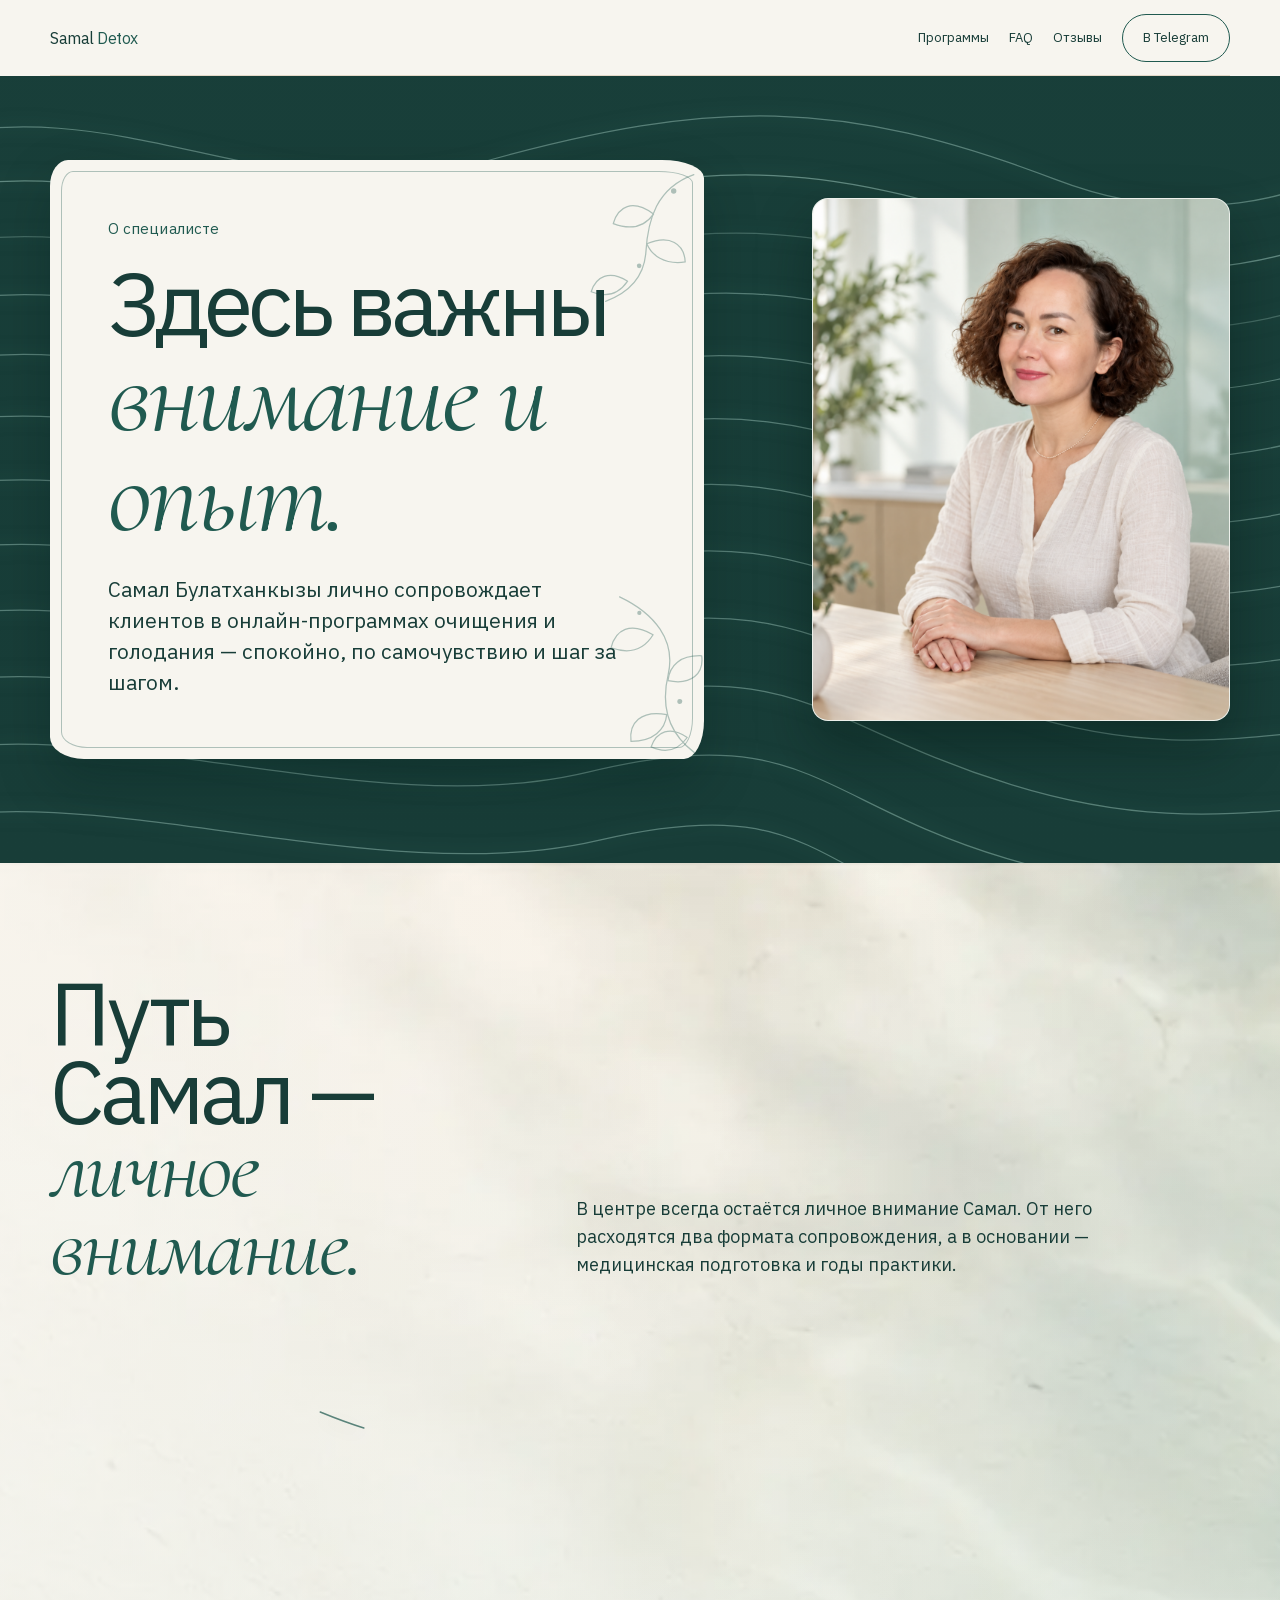
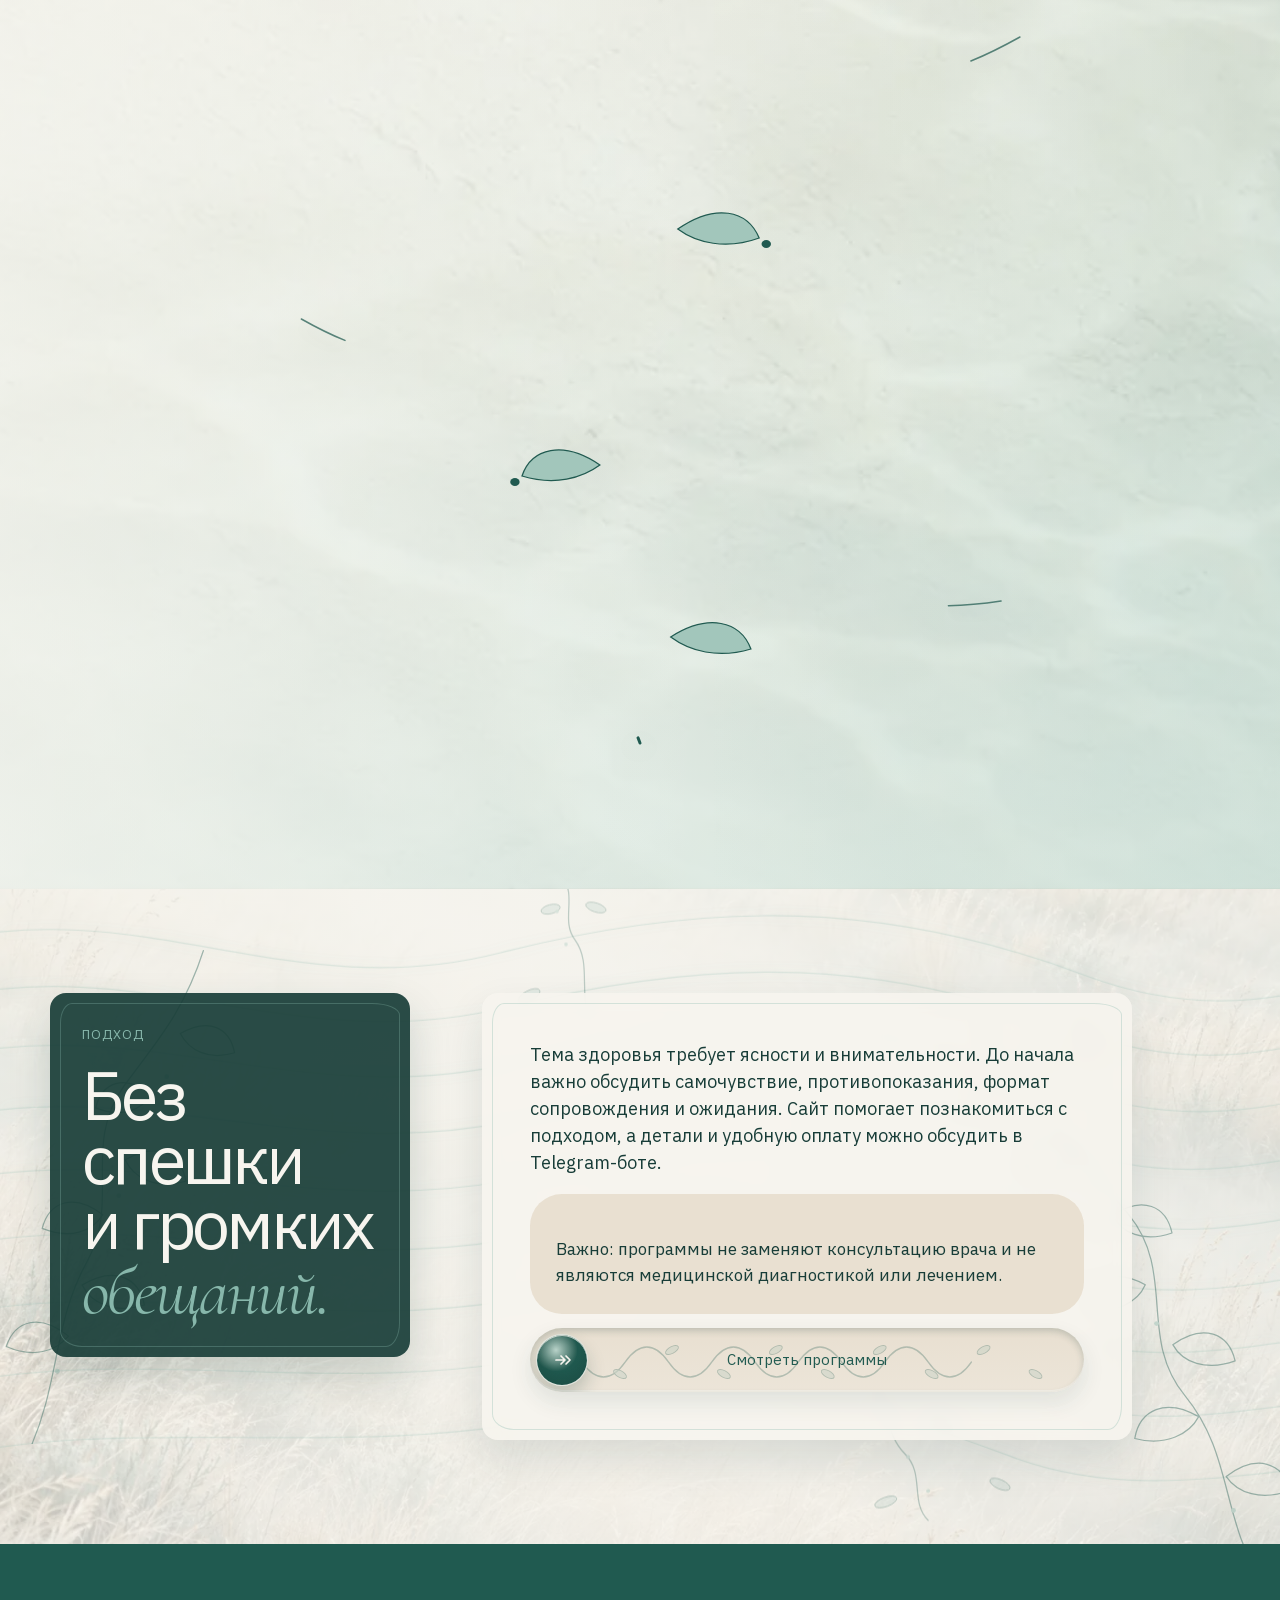
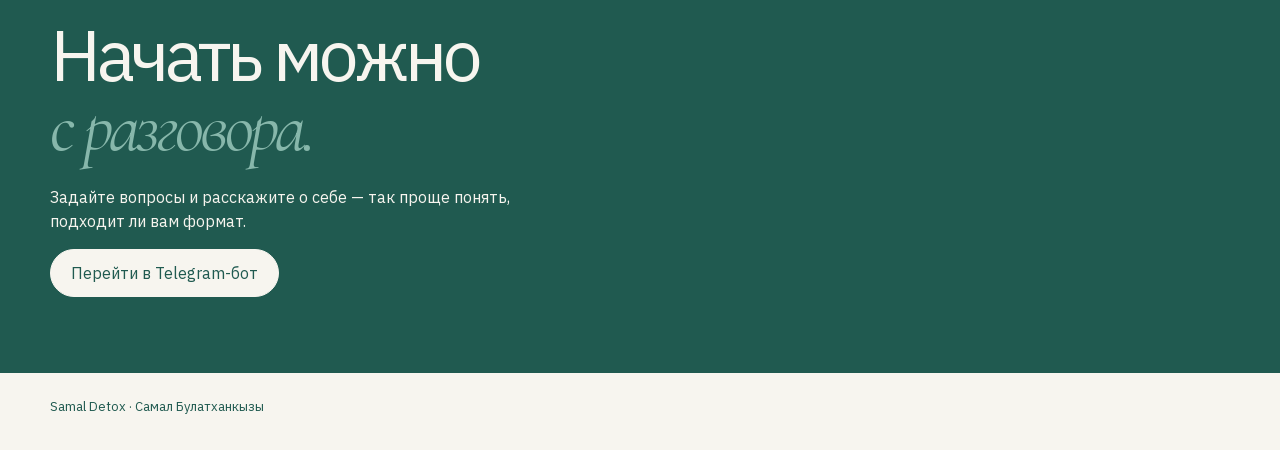
==== about.html @ ae4762b6 "Deploy samal-detox site" ====
<!doctype html>
<html lang="ru">
<head>
  <meta charset="utf-8">
  <meta name="viewport" content="width=device-width, initial-scale=1">
  <meta name="description" content="О Самал Булатханкызы — основательнице Samal Detox и личном сопровождении клиентов.">
  <title>О Самал — Samal Detox</title>
  <style>
    @font-face{font-family:Cormorant;src:url("assets/fonts/cormorant-garamond.woff2") format("woff2");font-style:italic;font-weight:400;font-display:swap}
    @font-face{font-family:Plex;src:url("assets/fonts/ibm-plex-sans.woff2") format("woff2");font-style:normal;font-weight:400 700;font-display:swap}
    :root{--primary:#205A50;--eucalyptus:#87B7AB;--mist:#DDEBE5;--cream:#F7F5EF;--sand:#E4D9C8;--ink:#183D38;--content:min(1180px,calc(100% - 40px));--card:32px;--pill:999px}
    *{box-sizing:border-box}html{scroll-behavior:smooth;scrollbar-width:none}html::-webkit-scrollbar{display:none}body{margin:0;background:var(--cream);color:var(--ink);font:16px/1.5 Plex,system-ui,sans-serif}a{color:inherit}img{display:block;max-width:100%}a:focus-visible,button:focus-visible{outline:3px solid var(--eucalyptus);outline-offset:4px}.shell{width:var(--content);margin:auto}.skip{position:absolute;top:-80px;left:16px;padding:12px 16px;background:var(--primary);color:var(--cream);z-index:3}.skip:focus{top:16px}.header{display:flex;align-items:center;justify-content:space-between;min-height:76px;border-bottom:1px solid var(--sand)}.wordmark{font-weight:700;letter-spacing:-.03em;text-decoration:none}.wordmark span{color:var(--primary)}nav{display:flex;align-items:center;gap:20px;font-size:13px}nav a{text-decoration:none}nav a:not(.button):hover{text-decoration:underline;text-underline-offset:4px}.button{display:inline-flex;align-items:center;justify-content:center;min-height:48px;padding:0 20px;border:1px solid var(--primary);border-radius:var(--pill);font:inherit;font-weight:700;text-decoration:none}.button:hover{background:var(--primary);color:var(--cream)}.button-primary{background:var(--primary);color:var(--cream)}.eyebrow{margin:0 0 18px;color:var(--primary);font-size:13px;font-weight:700;letter-spacing:.08em;text-transform:uppercase}.hero{display:grid;gap:34px;padding:64px 0 88px}.hero h1{max-width:730px;margin:0 0 24px;font-size:clamp(48px,12vw,104px);line-height:.9;letter-spacing:-.06em}.hero h1 em,.section h2 em{font-family:Cormorant,Georgia,serif;font-weight:400;color:var(--primary);letter-spacing:-.03em}.hero h1 em{font-size:1.22em}.lead{max-width:620px;margin:0;font-size:20px;line-height:1.4}.portrait{overflow:hidden;max-width:520px;margin-left:auto;border-radius:48% 48% 28px 28px;background:var(--eucalyptus);border:8px solid var(--cream);box-shadow:0 20px 40px rgba(24,61,56,.12)}.portrait img{width:100%;aspect-ratio:1122/1402;object-fit:cover;object-position:center top}.section{padding:76px 0;border-top:1px solid var(--sand)}.section-grid{display:grid;gap:32px}.section h2{margin:0;font-size:clamp(38px,8vw,68px);line-height:.95;letter-spacing:-.055em}.copy{max-width:650px;font-size:18px}.facts{display:grid;gap:12px;margin:28px 0 0;padding:0;list-style:none}.fact{padding:20px;background:var(--mist);border-radius:var(--card);border:1px solid var(--eucalyptus)}.fact strong{display:block;margin-bottom:4px;font-size:24px;color:var(--primary)}.note{padding:26px;background:var(--sand);border-radius:var(--card);font-size:17px}.note p:last-child{margin-bottom:0}.cta{padding:76px 0;background:var(--primary);color:var(--cream)}.cta h2{max-width:700px;margin:0 0 24px;font-size:clamp(40px,8vw,72px);line-height:.95;letter-spacing:-.055em}.cta h2 em{font-family:Cormorant,Georgia,serif;font-weight:400;color:var(--eucalyptus)}.cta p{max-width:480px}.cta .button{background:var(--cream);color:var(--primary);border-color:var(--cream)}footer{display:flex;justify-content:space-between;gap:20px;padding:24px 0 34px;font-size:13px}footer p{margin:0;color:var(--primary)}.back-to-top{position:fixed;right:24px;bottom:24px;z-index:9;display:grid;place-items:center;width:52px;height:52px;padding:0;border:1px solid var(--eucalyptus);border-radius:50%;background:var(--ink);color:var(--cream);box-shadow:0 12px 26px color-mix(in srgb,var(--ink) 22%,transparent);opacity:0;visibility:hidden;transform:translateY(8px);transition:opacity .2s ease,visibility .2s ease,transform .2s ease,background .18s ease;cursor:pointer}.back-to-top.is-visible{opacity:1;visibility:visible;transform:translateY(0)}.back-to-top:hover{background:var(--primary);color:var(--cream);transform:translateY(-2px)}.back-to-top svg{width:20px;height:20px;fill:none;stroke:currentColor;stroke-width:1.8;stroke-linecap:round;stroke-linejoin:round}@media(max-width:759px){.back-to-top{right:16px;bottom:16px}}@media(prefers-reduced-motion:reduce){.back-to-top{transition:none}}
    @media(min-width:760px){:root{--content:min(1180px,calc(100% - 80px))}.hero{grid-template-columns:1.05fr .95fr;align-items:center;min-height:680px}.section{padding:104px 0}.section-grid{grid-template-columns:.65fr 1.35fr;gap:72px}.section-heading{position:sticky;top:28px;align-self:start}.facts{grid-template-columns:repeat(3,1fr)}.fact{min-height:150px}}
    @media(max-width:520px){nav{gap:9px}nav a:not(.button){display:none}.header{min-height:68px}.hero{padding:48px 0 70px}.lead{font-size:18px}.portrait{margin:0 8% 0 0}footer{display:block}footer p+p{margin-top:8px}}
    @media(prefers-reduced-motion:reduce){html{scroll-behavior:auto}}
  </style>
<style>
  .facts,.fact,.note{background:color-mix(in srgb,var(--mist) 40%,transparent);border-color:color-mix(in srgb,var(--cream) 72%,transparent);box-shadow:inset 0 1px 0 color-mix(in srgb,var(--cream) 70%,transparent),0 14px 28px color-mix(in srgb,var(--ink) 10%,transparent);-webkit-backdrop-filter:blur(16px);backdrop-filter:blur(16px)}
  .fact,.note{border-radius:var(--card)}
  /* Scoped redesign: About hero only. */
  #main-content [data-od-id="about-hero"]{position:relative;isolation:isolate;grid-template-columns:minmax(0,1.08fr) minmax(290px,.72fr);align-items:center;min-height:680px;gap:clamp(32px,7vw,104px);padding:76px 0 96px;overflow:hidden}
  #main-content .about-hero-copy{position:relative;z-index:2;max-width:700px}
  #main-content .about-hero-context{margin:0 0 22px;color:var(--primary);font-size:15px;font-weight:700;letter-spacing:.01em}
  #main-content [data-od-id="about-hero"] h1{max-width:680px;margin-bottom:28px;font-size:clamp(52px,7vw,96px);line-height:.92;letter-spacing:-.055em;text-wrap:balance}
  #main-content [data-od-id="about-hero"] .lead{max-width:54ch;font-size:clamp(18px,1.7vw,21px);line-height:1.48}
  #main-content [data-od-id="about-portrait"]{position:relative;z-index:2;justify-self:end;width:min(100%,418px);margin:0;aspect-ratio:4 / 5;overflow:hidden;border-radius:16px;background:var(--mist);box-shadow:0 26px 56px rgba(24,61,56,.16)}
  #main-content [data-od-id="about-portrait"] img{width:100%;height:100%;object-fit:cover;object-position:center 42%;transform:scale(1.01)}
  #main-content .about-hero-lines{position:absolute;z-index:1;top:6%;right:-4%;width:min(68vw,860px);height:92%;color:var(--eucalyptus);opacity:.64;pointer-events:none}
  #main-content .about-hero-lines path{fill:none;stroke:currentColor;stroke-width:1.4;vector-effect:non-scaling-stroke}
  #main-content .about-hero-lines path:nth-child(2){opacity:.58}
  #main-content .about-hero-lines path:nth-child(3){opacity:.34}
  @media(max-width:759px){
    #main-content [data-od-id="about-hero"]{display:grid;grid-template-columns:1fr;min-height:0;gap:34px;padding:52px 0 72px}
    #main-content [data-od-id="about-hero"] h1{font-size:clamp(48px,13vw,68px);margin-bottom:22px}
    #main-content [data-od-id="about-portrait"]{justify-self:start;width:min(86%,410px);aspect-ratio:4 / 5}
    #main-content .about-hero-lines{top:39%;right:-42%;width:138vw;height:55%;opacity:.48}
  }
  /* Atmospheric pass: hero, experience and approach only. */
  #main-content [data-od-id="about-hero"]{background:var(--ink);box-shadow:0 0 0 100vmax var(--ink);clip-path:inset(0 -100vmax);padding-top:84px;padding-bottom:104px}
  #main-content .about-hero-copy{max-width:660px;padding:clamp(30px,4.2vw,60px);border-radius:30px 64px 34px 56px / 42px 34px 58px 28px;background:var(--cream);box-shadow:0 24px 52px rgba(4,28,24,.28)}
  #main-content .about-hero-context{color:var(--primary)}
  #main-content [data-od-id="about-hero"] h1{color:var(--ink)}
  #main-content [data-od-id="about-hero"] h1 em{color:var(--primary)}
  #main-content [data-od-id="about-hero"] .lead{color:var(--ink)}
  #main-content [data-od-id="about-portrait"]{box-shadow:0 26px 54px rgba(1,20,17,.38);border:1px solid color-mix(in srgb,var(--cream) 64%,transparent)}
  #main-content .about-hero-lines{color:var(--eucalyptus);opacity:.8;filter:drop-shadow(0 0 8px color-mix(in srgb,var(--eucalyptus) 72%,transparent))}
  #main-content .about-hero-lines path{stroke-width:1.6}
  #main-content [data-od-id="experience-section"],#main-content [data-od-id="approach-section"]{position:relative;isolation:isolate;border-top:0;background-color:var(--mist);background-position:center;background-size:cover}
  #main-content [data-od-id="experience-section"]{background-image:linear-gradient(90deg,color-mix(in srgb,var(--cream) 94%,transparent) 0%,color-mix(in srgb,var(--cream) 78%,transparent) 44%,color-mix(in srgb,var(--cream) 46%,transparent) 100%),url("assets/backgrounds/quiet-water-trust-v1.webp")}
  #main-content [data-od-id="approach-section"]{background-image:linear-gradient(90deg,color-mix(in srgb,var(--cream) 72%,transparent) 0%,color-mix(in srgb,var(--cream) 90%,transparent) 42%,color-mix(in srgb,var(--cream) 70%,transparent) 100%),url("assets/backgrounds/quiet-water-steppe-mist-v1.webp")}
  #main-content [data-od-id="experience-section"] .section-grid,#main-content [data-od-id="approach-section"] .section-grid{align-items:start}
  #main-content [data-od-id="experience-section"] .section-heading,#main-content [data-od-id="approach-section"] .section-heading{padding:30px 0}
  #main-content [data-od-id="experience-section"] .copy,#main-content [data-od-id="approach-section"] .copy{padding:clamp(28px,4vw,48px);border-radius:16px;background:color-mix(in srgb,var(--cream) 84%,transparent);box-shadow:0 20px 42px rgba(24,61,56,.12);-webkit-backdrop-filter:blur(8px);backdrop-filter:blur(8px)}
  #main-content [data-od-id="experience-section"] .copy>p:first-child,#main-content [data-od-id="approach-section"] .copy>p:first-child{margin-top:0}
  #main-content [data-od-id="experience-section"] .fact{background:color-mix(in srgb,var(--cream) 82%,transparent);border-color:color-mix(in srgb,var(--eucalyptus) 56%,transparent);box-shadow:none}
  #main-content [data-od-id="approach-section"] .section-heading{padding:32px;border-radius:16px;background:var(--ink);color:var(--cream);box-shadow:0 20px 42px rgba(24,61,56,.18)}
  #main-content [data-od-id="approach-section"] .section-heading .eyebrow{color:var(--eucalyptus)}
  #main-content [data-od-id="approach-section"] .section-heading h2 em{color:var(--eucalyptus)}
  #main-content [data-od-id="approach-section"] .note{background:color-mix(in srgb,var(--sand) 76%,var(--cream));border-color:transparent;box-shadow:none}
  #main-content [data-od-id="approach-section"] .programs-slider{display:block;position:relative;margin-top:14px;text-decoration:none;-webkit-tap-highlight-color:transparent}
  #main-content [data-od-id="approach-section"] .programs-slider-groove{position:relative;display:block;height:64px;overflow:hidden;border-radius:var(--pill);background:linear-gradient(180deg,color-mix(in srgb,var(--sand) 78%,var(--cream)),color-mix(in srgb,var(--sand) 58%,var(--cream)));box-shadow:inset 0 3px 7px color-mix(in srgb,var(--ink) 20%,transparent),inset 0 -2px 0 color-mix(in srgb,var(--cream) 65%,transparent),0 10px 22px color-mix(in srgb,var(--ink) 10%,transparent)}
  #main-content [data-od-id="approach-section"] .programs-slider-vines{position:absolute;inset:0;width:100%;height:100%;color:var(--primary);opacity:.28;fill:none;stroke:currentColor;stroke-width:1.4;stroke-linecap:round;pointer-events:none}
  #main-content [data-od-id="approach-section"] .programs-slider-vines ellipse{fill:color-mix(in srgb,var(--eucalyptus) 60%,transparent);stroke:currentColor;stroke-width:1}
  #main-content [data-od-id="approach-section"] .programs-slider-fill{position:absolute;inset:0;width:0;mix-blend-mode:screen;background:linear-gradient(90deg,color-mix(in srgb,var(--eucalyptus) 55%,transparent),color-mix(in srgb,var(--cream) 80%,transparent));pointer-events:none;will-change:width}
  #main-content [data-od-id="approach-section"] .programs-slider-label{position:absolute;inset:0;display:flex;align-items:center;justify-content:center;font-weight:700;font-size:15px;color:var(--primary);pointer-events:none;will-change:opacity}
  #main-content [data-od-id="approach-section"] .programs-slider-thumb{position:absolute;top:6px;left:6px;z-index:2;display:grid;place-items:center;width:52px;height:52px;border-radius:50%;border:1px solid color-mix(in srgb,var(--cream) 88%,transparent);background:radial-gradient(circle at 38% 30%,color-mix(in srgb,var(--eucalyptus) 56%,var(--cream)),var(--primary) 46%,color-mix(in srgb,var(--primary) 82%,var(--ink)));color:var(--cream);box-shadow:inset 0 1px 0 color-mix(in srgb,var(--cream) 72%,transparent),inset 0 -8px 14px color-mix(in srgb,var(--ink) 26%,transparent),0 10px 18px color-mix(in srgb,var(--ink) 22%,transparent);touch-action:none;cursor:grab;will-change:transform;transition:transform 240ms cubic-bezier(.23,1,.32,1)}
  #main-content [data-od-id="approach-section"] .programs-slider-thumb svg{width:20px;height:20px;fill:none;stroke:currentColor;stroke-width:1.7;stroke-linecap:round;stroke-linejoin:round}
  #main-content [data-od-id="approach-section"] .programs-slider.is-dragging .programs-slider-thumb{cursor:grabbing;transition:none}
  #main-content [data-od-id="approach-section"] .programs-slider:not(.is-dragging):not(.is-complete) .programs-slider-thumb{animation:programs-slider-nudge 2.8s ease-in-out infinite}
  #main-content [data-od-id="approach-section"] .programs-slider:not(.is-dragging):not(.is-complete) .programs-slider-label{animation:programs-slider-shimmer 2.8s ease-in-out infinite}
  @keyframes programs-slider-nudge{0%,18%,100%{transform:translateX(0)}9%{transform:translateX(10px)}}
  @keyframes programs-slider-shimmer{0%,20%,100%{opacity:1}10%{opacity:.62}}
  @keyframes telegram-golden-pulse{0%,100%{box-shadow:0 0 0 0 color-mix(in srgb,var(--sand) 0%,transparent),0 8px 22px color-mix(in srgb,var(--sand) 18%,transparent)}50%{box-shadow:0 0 0 7px color-mix(in srgb,var(--sand) 18%,transparent),0 10px 30px color-mix(in srgb,var(--sand) 42%,transparent)}}
  #main-content [data-od-id="about-telegram"]{position:relative;z-index:1;animation:telegram-golden-pulse 3.2s ease-in-out infinite}
  @media(prefers-reduced-motion:reduce){#main-content [data-od-id="about-telegram"]{animation:none}}
  @media(max-width:759px){
    #main-content [data-od-id="about-hero"]{padding-top:54px;padding-bottom:72px}
    #main-content .about-hero-copy{padding:30px 26px;border-radius:26px 42px 28px 38px / 34px 24px 42px 22px}
    #main-content [data-od-id="experience-section"],#main-content [data-od-id="approach-section"]{background-position:center}
    #main-content [data-od-id="experience-section"] .section-heading,#main-content [data-od-id="approach-section"] .section-heading{padding:0 0 24px}
    #main-content [data-od-id="approach-section"] .section-heading{padding:28px}
    #main-content [data-od-id="experience-section"] .copy,#main-content [data-od-id="approach-section"] .copy{padding:26px 22px}
  }
  /* Hero details and calm decorative motion. */
  #main-content .about-hero-copy{overflow:hidden}
  #main-content .about-hero-copy::before{content:"";position:absolute;inset:12px;z-index:-1;border:1px solid color-mix(in srgb,var(--primary) 28%,transparent);border-radius:22px 50px 26px 42px / 34px 26px 46px 20px;pointer-events:none}
  #main-content .about-hero-botanical{position:absolute;right:-8px;bottom:-13px;z-index:-1;width:210px;height:210px;color:var(--eucalyptus);opacity:.62;pointer-events:none}
  #main-content .about-hero-botanical path{fill:none;stroke:currentColor;stroke-width:1.25;stroke-linecap:round;stroke-linejoin:round}
  @keyframes about-line-breathe{0%,100%{opacity:.3}50%{opacity:1}}
  #main-content .about-hero-lines{--hero-line-ease:cubic-bezier(.77,0,.175,1);color:color-mix(in srgb,var(--eucalyptus) 78%,var(--cream));opacity:.94;filter:drop-shadow(0 0 12px color-mix(in srgb,var(--eucalyptus) 82%,transparent))}
  #main-content .about-hero-lines path{stroke-width:1.8;opacity:.7;animation:about-line-breathe 6.5s var(--hero-line-ease) infinite}
  #main-content .about-hero-lines path:nth-child(2){animation-delay:-1.1s}
  #main-content .about-hero-lines path:nth-child(3){animation-delay:-2.2s}
  #main-content .about-hero-lines path:nth-child(4){animation-delay:-3.3s}
  #main-content .about-hero-lines path:nth-child(5){animation-delay:-4.4s}
  #main-content .about-hero-lines path:nth-child(6){animation-delay:-5.5s}
  #main-content [data-od-id="experience-section"] .section-heading,#main-content [data-od-id="approach-section"] .section-heading{position:static;top:auto;align-self:start}
  @media(prefers-reduced-motion:reduce){#main-content .about-hero-lines path{animation:none;opacity:.7}}
  @media(max-width:759px){#main-content .about-hero-botanical{width:158px;height:158px;right:-24px;bottom:-12px;opacity:.48}}
</style>
<style>
  /* About hero: a full-field family of clean, parallel water contours. */
  html,body{overflow-x:clip}
  #main-content [data-od-id="about-hero"]{overflow:visible}
  #main-content [data-od-id="about-hero"]::after{content:"";position:absolute;z-index:0;inset:0;left:50%;width:100vw;transform:translateX(-50%);background:linear-gradient(180deg,color-mix(in srgb,var(--ink) 95%,var(--primary)),var(--ink));pointer-events:none}
  #main-content [data-od-id="about-hero"]>*{position:relative;z-index:2}
  #main-content .about-hero-lines{position:absolute;z-index:1;inset:0 auto 0 50%;width:100vw;height:100%;transform:translateX(-50%);color:color-mix(in srgb,var(--eucalyptus) 88%,var(--cream));opacity:1;filter:drop-shadow(0 0 9px color-mix(in srgb,var(--eucalyptus) 62%,transparent));overflow:visible}
  #main-content .about-hero-lines path{fill:none;stroke:currentColor;stroke-width:1.25;stroke-linecap:round;vector-effect:non-scaling-stroke;opacity:.5;animation:about-wave-glow 7.2s cubic-bezier(.77,0,.175,1) infinite alternate}
  #main-content .about-hero-lines path:nth-child(2n){animation-delay:-1.2s}
  #main-content .about-hero-lines path:nth-child(3n){animation-delay:-2.4s}
  #main-content .about-hero-lines path:nth-child(4n){animation-delay:-3.6s}
  #main-content .about-hero-lines path:nth-child(5n){animation-delay:-4.8s}
  #main-content .about-hero-lines path:nth-child(6n){animation-delay:-6s}
  @keyframes about-wave-glow{0%,100%{opacity:.22}48%{opacity:.82}72%{opacity:.46}}

  #main-content .about-hero-copy{isolation:isolate;padding:clamp(34px,4.5vw,60px) clamp(46px,5vw,76px) clamp(38px,4.8vw,64px) clamp(34px,4.5vw,60px);overflow:hidden;border-radius:18px 42px 20px 34px / 26px 18px 38px 22px}
  #main-content .about-hero-copy::before{inset:11px;border-color:color-mix(in srgb,var(--primary) 34%,transparent);border-radius:12px 34px 14px 26px / 20px 12px 30px 16px}
  #main-content .about-hero-copy>p,#main-content .about-hero-copy>h1{position:relative;z-index:2}
  #main-content .hero-vine{position:absolute;z-index:1;color:var(--primary);opacity:.34;pointer-events:none}
  #main-content .hero-vine path,#main-content .hero-vine ellipse{fill:none;stroke:currentColor;stroke-width:1.3;stroke-linecap:round;stroke-linejoin:round}
  #main-content .hero-vine circle{fill:currentColor;stroke:none}
  #main-content .hero-vine--top{top:7px;right:8px;width:154px;height:142px}
  #main-content .hero-vine--bottom{right:-2px;bottom:-2px;width:184px;height:174px;transform:rotate(2deg)}
  #main-content .about-hero-botanical{display:none}

  /* The formats section is one scroll-drawn organism, not a card grid. */
  #main-content .formats-tree-section{position:relative;isolation:isolate;overflow:hidden;padding:112px 0 128px;background-color:var(--mist);background-image:linear-gradient(180deg,color-mix(in srgb,var(--cream) 22%,transparent),color-mix(in srgb,var(--mist) 88%,transparent)),url("assets/backgrounds/quiet-water-light-v1.webp");background-size:cover;background-position:center}
  #main-content .formats-tree-section::before{content:"";position:absolute;inset:0;background:linear-gradient(90deg,color-mix(in srgb,var(--cream) 58%,transparent),transparent 55%,color-mix(in srgb,var(--eucalyptus) 14%,transparent));pointer-events:none}
  #main-content .formats-intro{position:relative;z-index:2;display:grid;grid-template-columns:minmax(0,.8fr) minmax(320px,1.2fr);align-items:end;gap:clamp(32px,7vw,96px);margin-bottom:36px}
  #main-content .formats-intro h2{max-width:570px;font-size:clamp(56px,7vw,88px);line-height:.88;letter-spacing:-.04em;text-wrap:balance}
  #main-content .formats-intro h2 em{display:block;color:var(--primary)}
  #main-content .formats-intro p{max-width:56ch;margin:0 0 6px;font-size:18px;line-height:1.55}
  #main-content .format-tree{position:relative;z-index:2;min-height:1040px;margin-top:10px}
  #main-content .tree-map{position:absolute;inset:0;width:100%;height:100%;overflow:visible;color:var(--primary)}
  #main-content .tree-map--mobile{display:none}
  #main-content .tree-map .tree-line{fill:none;stroke:currentColor;stroke-width:3;stroke-linecap:round;stroke-linejoin:round;vector-effect:non-scaling-stroke;path-length:1;stroke-dasharray:1;stroke-dashoffset:calc(1 - var(--grow,1));filter:drop-shadow(0 6px 10px color-mix(in srgb,var(--primary) 20%,transparent))}
  #main-content .tree-map .tree-line--fine{stroke-width:1.5;opacity:.72}
  #main-content .tree-leaf{color:var(--primary);opacity:var(--leaf-reveal,1);transform-box:fill-box;transform-origin:bottom center;animation:tree-leaf-sway 6.2s cubic-bezier(.77,0,.175,1) infinite alternate}
  #main-content .tree-leaf:nth-of-type(2n){animation-delay:-2.1s;animation-duration:7.4s}
  #main-content .tree-leaf path{fill:color-mix(in srgb,var(--eucalyptus) 76%,var(--cream));stroke:currentColor;stroke-width:1.25;vector-effect:non-scaling-stroke}
  #main-content .tree-leaf circle{fill:var(--primary)}
  @keyframes tree-leaf-sway{0%{transform:rotate(-2deg)}100%{transform:rotate(3deg)}}
  #main-content .tree-node{position:absolute;width:min(41%,430px);padding:28px 30px;border:1px solid color-mix(in srgb,var(--primary) 25%,transparent);border-radius:16px 34px 20px 30px / 26px 16px 32px 20px;background:color-mix(in srgb,var(--cream) 94%,transparent);box-shadow:0 20px 44px color-mix(in srgb,var(--ink) 16%,transparent);opacity:var(--reveal,1);transform:translate3d(0,calc((1 - var(--reveal,1))*26px),0);will-change:transform,opacity}
  #main-content .tree-node::after{content:"";position:absolute;inset:8px;pointer-events:none;border:1px solid color-mix(in srgb,var(--eucalyptus) 34%,transparent);border-radius:10px 26px 12px 22px / 18px 10px 24px 14px;opacity:.7}
  #main-content .tree-node>*{position:relative;z-index:1}
  #main-content .tree-node h3{margin:0 0 12px;font-size:clamp(28px,3.2vw,42px);line-height:1;letter-spacing:-.035em}
  #main-content .tree-node p{max-width:38ch;margin:0;font-size:16px;line-height:1.55}
  #main-content .tree-node--identity{top:8%;left:2%;width:min(43%,470px);border-color:color-mix(in srgb,var(--eucalyptus) 54%,transparent);border-radius:22px 38px 18px 34px / 30px 18px 36px 20px;background:var(--ink);color:var(--cream);box-shadow:0 24px 54px color-mix(in srgb,var(--ink) 28%,transparent)}
  #main-content .tree-node--identity h3{color:var(--cream)}
  #main-content .tree-node--identity::after{border-color:color-mix(in srgb,var(--eucalyptus) 54%,transparent)}
  #main-content .tree-node--individual{top:36%;right:2%;border-radius:30px 16px 34px 20px / 18px 28px 18px 30px}
  #main-content .tree-node--group{top:64%;left:5%;width:min(37%,390px);border-radius:18px 32px 16px 30px / 28px 16px 28px 18px;background:color-mix(in srgb,var(--sand) 90%,var(--cream))}
  #main-content .tree-node--group{padding-right:94px}
  #main-content .group-details-trigger{position:absolute;right:18px;bottom:18px;z-index:2;isolation:isolate;width:64px;height:64px;padding:0;display:grid;place-items:center;border:1px solid color-mix(in srgb,var(--cream) 88%,transparent);border-radius:50%;background:radial-gradient(circle at 38% 30%,color-mix(in srgb,var(--eucalyptus) 56%,var(--cream)),var(--primary) 46%,color-mix(in srgb,var(--primary) 82%,var(--ink)));color:var(--cream);cursor:pointer;box-shadow:inset 0 1px 0 color-mix(in srgb,var(--cream) 72%,transparent),inset 0 -10px 18px color-mix(in srgb,var(--ink) 28%,transparent),0 0 0 4px color-mix(in srgb,var(--eucalyptus) 18%,transparent),0 0 18px color-mix(in srgb,var(--eucalyptus) 58%,transparent),0 14px 24px color-mix(in srgb,var(--ink) 25%,transparent);animation:group-trigger-glow 3.2s cubic-bezier(.77,0,.175,1) infinite alternate;transition:transform 160ms cubic-bezier(.23,1,.32,1)}
  #main-content .group-trigger-face{position:relative;display:grid;width:100%;height:100%;place-items:center;overflow:hidden;border-radius:50%}
  #main-content .group-trigger-face::before{content:"";position:absolute;inset:5px;border:1px solid color-mix(in srgb,var(--cream) 48%,transparent);border-radius:50%;box-shadow:inset 0 0 14px color-mix(in srgb,var(--cream) 18%,transparent);pointer-events:none}
  #main-content .group-details-trigger svg{position:relative;z-index:1;width:38px;height:38px;overflow:visible;filter:drop-shadow(0 0 6px color-mix(in srgb,var(--cream) 84%,transparent))}
  #main-content .group-details-trigger path{fill:none;stroke:currentColor;stroke-width:1.3;stroke-linecap:round;stroke-linejoin:round}
  #main-content .group-details-trigger circle{fill:var(--eucalyptus)}
  #main-content .group-details-trigger:active{transform:scale(.95)}
  #main-content .group-details-trigger:focus-visible{outline:3px solid var(--primary);outline-offset:5px}
  @media(hover:hover) and (pointer:fine){#main-content .group-details-trigger:hover{transform:scale(1.1);animation-play-state:paused;box-shadow:inset 0 1px 0 color-mix(in srgb,var(--cream) 82%,transparent),inset 0 -10px 18px color-mix(in srgb,var(--ink) 24%,transparent),0 0 0 6px color-mix(in srgb,var(--eucalyptus) 34%,transparent),0 0 30px color-mix(in srgb,var(--eucalyptus) 88%,transparent),0 18px 30px color-mix(in srgb,var(--ink) 24%,transparent)}}
  @keyframes group-trigger-glow{0%,100%{box-shadow:inset 0 1px 0 color-mix(in srgb,var(--cream) 72%,transparent),inset 0 -10px 18px color-mix(in srgb,var(--ink) 28%,transparent),0 0 0 4px color-mix(in srgb,var(--eucalyptus) 18%,transparent),0 0 18px color-mix(in srgb,var(--eucalyptus) 58%,transparent),0 14px 24px color-mix(in srgb,var(--ink) 25%,transparent)}50%{box-shadow:inset 0 1px 0 color-mix(in srgb,var(--cream) 72%,transparent),inset 0 -10px 18px color-mix(in srgb,var(--ink) 28%,transparent),0 0 0 8px color-mix(in srgb,var(--eucalyptus) 34%,transparent),0 0 34px color-mix(in srgb,var(--eucalyptus) 88%,transparent),0 14px 28px color-mix(in srgb,var(--ink) 24%,transparent)}}
  .group-whirl{position:fixed;z-index:5;inset:0;display:grid;place-items:center;overflow:hidden;opacity:0;visibility:hidden;pointer-events:none;color:var(--eucalyptus)}
  .group-whirl-haze{position:absolute;inset:-12%;background:radial-gradient(circle at 50% 50%,color-mix(in srgb,var(--primary) 76%,transparent) 0 14%,color-mix(in srgb,var(--ink) 88%,transparent) 48%,color-mix(in srgb,var(--ink) 96%,transparent) 74%);opacity:0}
  .group-whirl-stage{position:absolute;left:50%;top:50%;width:min(134vmax,1480px);aspect-ratio:1;transform:translate(-50%,-50%) scale(.28) rotate(-34deg);transform-origin:center;filter:drop-shadow(0 0 14px color-mix(in srgb,var(--eucalyptus) 88%,transparent)) drop-shadow(0 0 34px color-mix(in srgb,var(--primary) 72%,transparent));will-change:transform,opacity}
  .group-whirl-stage svg{display:block;width:100%;height:100%;overflow:visible;clip-path:circle(0 at 50% 50%)}
  .group-whirl-vine{fill:none;stroke:currentColor;stroke-width:15;stroke-linecap:round;stroke-linejoin:round;vector-effect:non-scaling-stroke;opacity:.96}
  .group-whirl-vine--inner{color:var(--cream);stroke-width:7;opacity:.9}
  .group-whirl-vine--fine{color:var(--eucalyptus);stroke-width:5;opacity:.82}
  .group-whirl-leaf{fill:color-mix(in srgb,var(--eucalyptus) 76%,var(--cream));stroke:var(--cream);stroke-width:2;vector-effect:non-scaling-stroke;transform-box:fill-box;transform-origin:center;opacity:0;transform:scale(.2) rotate(-18deg)}
  .group-whirl-leaf--light{fill:var(--cream);stroke:var(--eucalyptus)}
  .group-whirl-petal{fill:var(--cream);stroke:var(--eucalyptus);stroke-width:2;vector-effect:non-scaling-stroke;transform-box:fill-box;transform-origin:center;opacity:0}
  .group-whirl-core{fill:none;stroke:var(--cream);stroke-width:8;vector-effect:non-scaling-stroke;opacity:0;filter:drop-shadow(0 0 18px color-mix(in srgb,var(--cream) 84%,transparent))}
  .group-dialog.is-transitioning .group-whirl{visibility:visible;opacity:1}
  .group-dialog.is-transitioning .group-whirl-haze{animation:group-whirl-haze 1450ms cubic-bezier(.77,0,.175,1) both}
  .group-dialog.is-transitioning .group-whirl-stage{animation:group-whirl-stage 1450ms cubic-bezier(.77,0,.175,1) both}
  .group-dialog.is-transitioning .group-whirl-stage svg{animation:group-vine-reveal 1450ms cubic-bezier(.77,0,.175,1) both}
  .group-dialog.is-transitioning .group-whirl-leaf{animation:group-leaf-bloom 1450ms cubic-bezier(.23,1,.32,1) both}
  .group-dialog.is-transitioning .group-whirl-leaf:nth-of-type(3n){animation-delay:-70ms}
  .group-dialog.is-transitioning .group-whirl-leaf:nth-of-type(4n){animation-delay:-130ms}
  .group-dialog.is-transitioning .group-whirl-core{animation:group-whirl-core 1450ms cubic-bezier(.77,0,.175,1) both}
  .group-dialog.is-transitioning .group-whirl-petal{animation:group-petal-burst 1450ms cubic-bezier(.23,1,.32,1) both}
  .group-dialog.is-closing .group-whirl-stage{animation-name:group-whirl-stage-close}
  .group-dialog.is-closing .group-whirl-petal{animation-name:group-petal-burst-close}
  @keyframes group-whirl-haze{0%{opacity:0}18%{opacity:.64}62%,76%{opacity:.94}100%{opacity:0}}
  @keyframes group-whirl-stage{0%{opacity:0;transform:translate(-50%,-50%) scale(.26) rotate(-34deg)}12%{opacity:1}62%{opacity:1;transform:translate(-50%,-50%) scale(.69) rotate(226deg)}76%{opacity:1;transform:translate(-50%,-50%) scale(.64) rotate(256deg)}100%{opacity:0;transform:translate(-50%,-50%) scale(1.22) rotate(344deg)}}
  @keyframes group-whirl-stage-close{0%{opacity:0;transform:translate(-50%,-50%) scale(.3) rotate(32deg)}12%{opacity:1}62%{opacity:1;transform:translate(-50%,-50%) scale(.69) rotate(-226deg)}76%{opacity:1;transform:translate(-50%,-50%) scale(.64) rotate(-256deg)}100%{opacity:0;transform:translate(-50%,-50%) scale(1.22) rotate(-344deg)}}
  @keyframes group-vine-reveal{0%,8%{clip-path:circle(0 at 50% 50%)}62%,76%{clip-path:circle(52% at 50% 50%)}100%{clip-path:circle(78% at 50% 50%)}}
  @keyframes group-leaf-bloom{0%,24%{opacity:0;transform:scale(.2) rotate(-18deg)}54%,76%{opacity:1;transform:scale(1) rotate(5deg)}100%{opacity:0;transform:scale(1.9) rotate(32deg)}}
  @keyframes group-whirl-core{0%,42%{opacity:0;transform:scale(.72)}62%{opacity:1;transform:scale(1)}76%{opacity:1;transform:scale(.82)}100%{opacity:0;transform:scale(2.4)}}
  @keyframes group-petal-burst{0%,68%{opacity:0;transform:translate(0,0) scale(.3) rotate(0deg)}76%{opacity:1;transform:translate(0,0) scale(1) rotate(20deg)}100%{opacity:0;transform:translate(var(--petal-x),var(--petal-y)) scale(.55) rotate(var(--petal-r))}}
  @keyframes group-petal-burst-close{0%,68%{opacity:0;transform:translate(0,0) scale(.3) rotate(0deg)}76%{opacity:1;transform:translate(0,0) scale(1) rotate(-20deg)}100%{opacity:0;transform:translate(var(--petal-x),var(--petal-y)) scale(.55) rotate(var(--petal-r))}}
  .group-dialog{width:min(760px,calc(100% - 40px));max-height:min(820px,calc(100dvh - 48px));padding:0;border:0;background:transparent;color:var(--ink);overflow:visible}
  .group-dialog::backdrop{background:color-mix(in srgb,var(--ink) 72%,transparent);backdrop-filter:blur(7px);opacity:0;transition:opacity 250ms cubic-bezier(.23,1,.32,1)}
  .group-dialog[open]::backdrop{opacity:1}
  .group-dialog-surface{position:relative;max-height:inherit;overflow:auto;padding:clamp(30px,6vw,60px);border:1px solid color-mix(in srgb,var(--cream) 62%,transparent);border-radius:24px 54px 28px 48px / 38px 26px 50px 30px;background:var(--cream);box-shadow:0 28px 72px color-mix(in srgb,var(--ink) 45%,transparent);opacity:1;transform:scale(1);transition:opacity 250ms cubic-bezier(.23,1,.32,1),transform 250ms cubic-bezier(.23,1,.32,1)}
  .group-dialog.is-entering .group-dialog-surface,.group-dialog.is-closing .group-dialog-surface{opacity:0;transform:scale(.96)}
  .group-dialog-close{position:absolute;top:18px;right:18px;width:44px;height:44px;border:1px solid color-mix(in srgb,var(--primary) 42%,transparent);border-radius:50%;background:transparent;color:var(--primary);font:32px/1 Plex,system-ui,sans-serif;cursor:pointer;transition:background 160ms ease,transform 160ms cubic-bezier(.23,1,.32,1)}
  .group-dialog-close:active{transform:scale(.95)}
  .group-dialog-close:focus-visible{outline:3px solid var(--eucalyptus);outline-offset:3px}
  @media(hover:hover) and (pointer:fine){.group-dialog-close:hover{background:var(--mist);transform:rotate(90deg)}}
  .group-dialog-kicker{margin:0 0 12px;color:var(--primary);font-size:13px;font-weight:700;letter-spacing:.08em;text-transform:uppercase}
  .group-dialog h2{max-width:13ch;margin:0;color:var(--ink);font-size:clamp(42px,7vw,72px);line-height:.9;letter-spacing:-.04em}
  .group-dialog h2 em{font-family:Cormorant,Georgia,serif;font-weight:400;color:var(--primary)}
  .group-dialog-intro{max-width:55ch;margin:24px 0 34px;font-size:18px;line-height:1.55}
  .group-options{display:grid;gap:18px}
  .group-option{position:relative;padding:28px 30px;border:1px solid color-mix(in srgb,var(--primary) 28%,transparent);border-radius:16px 34px 20px 28px / 26px 16px 30px 20px;background:var(--cream)}
  .group-option:nth-child(2){border-radius:30px 16px 34px 18px / 18px 28px 18px 30px;background:color-mix(in srgb,var(--sand) 72%,var(--cream))}
  .group-option::after{content:"";position:absolute;inset:8px;pointer-events:none;border:1px solid color-mix(in srgb,var(--eucalyptus) 28%,transparent);border-radius:10px 24px 12px 20px / 16px 10px 22px 14px}
  .group-option>*{position:relative;z-index:1}
  .group-option h3{max-width:24ch;margin:0 0 7px;font-size:clamp(25px,3vw,34px);line-height:1.05;letter-spacing:-.03em}
  .group-option-lead{margin:0 0 18px;font-size:16px;color:var(--primary)}
  .group-option h4{margin:0 0 10px;font-size:13px;letter-spacing:.08em;text-transform:uppercase}
  .group-option ul{margin:0;padding:0;display:grid;gap:9px;list-style:none}
  .group-option li{position:relative;padding-left:19px;line-height:1.5}
  .group-option li::before{content:"";position:absolute;left:0;top:.62em;width:7px;height:7px;border:1px solid var(--primary);border-radius:50%;background:var(--eucalyptus)}
  .group-option p:not(.group-option-lead){margin:14px 0 0;font-size:15px;line-height:1.55}
  .group-dialog-vine{position:absolute;right:62px;top:22px;width:110px;height:96px;color:var(--eucalyptus);opacity:.75;pointer-events:none}
  .group-dialog-vine path{fill:none;stroke:currentColor;stroke-width:1.3;stroke-linecap:round;stroke-linejoin:round}
  .group-dialog-vine ellipse{fill:color-mix(in srgb,var(--eucalyptus) 44%,transparent);stroke:currentColor;stroke-width:1.1}
  #main-content [data-od-id="approach-section"]{overflow:hidden}
  #main-content [data-od-id="approach-section"] .section-grid{position:relative;z-index:2}
  #main-content [data-od-id="approach-section"] .section-heading{background:color-mix(in srgb,var(--ink) 92%,transparent)}
  .approach-waves{position:absolute;z-index:0;inset:0;width:100%;height:100%;color:color-mix(in srgb,var(--eucalyptus) 82%,var(--cream));opacity:.3;pointer-events:none;filter:drop-shadow(0 0 8px color-mix(in srgb,var(--eucalyptus) 66%,transparent));will-change:transform}
  .approach-waves path{fill:none;stroke:currentColor;stroke-width:1.2;stroke-linecap:round;vector-effect:non-scaling-stroke;animation:approach-wave-breathe 6.5s cubic-bezier(.77,0,.175,1) infinite alternate}
  .approach-waves path:nth-child(2n){animation-delay:-1.2s}.approach-waves path:nth-child(3n){animation-delay:-2.4s}.approach-waves path:nth-child(4n){animation-delay:-3.6s}
  @keyframes approach-wave-breathe{0%,100%{opacity:.18}50%{opacity:.86}}
  .approach-vine{position:absolute;z-index:1;color:var(--primary);opacity:.4;pointer-events:none;will-change:transform}
  .approach-vine--left{left:-34px;top:8%;width:min(29vw,320px);height:78%}
  .approach-vine--right{right:-38px;bottom:-6%;width:min(33vw,360px);height:84%;transform:rotate(4deg)}
  .approach-vine--top{left:40%;top:-8%;width:min(14vw,150px);height:36%;opacity:.26;transform:rotate(-10deg)}
  .approach-vine--bottom{right:20%;bottom:-8%;width:min(16vw,170px);height:40%;opacity:.28;transform:rotate(12deg)}
  .approach-vine path{fill:none;stroke:currentColor;stroke-width:1.25;stroke-linecap:round;stroke-linejoin:round;vector-effect:non-scaling-stroke}
  .approach-vine ellipse{fill:color-mix(in srgb,var(--eucalyptus) 56%,transparent);stroke:currentColor;stroke-width:1.1;transform-box:fill-box;transform-origin:center;animation:approach-leaf-sway 5.8s cubic-bezier(.77,0,.175,1) infinite alternate}
  .approach-vine ellipse:nth-of-type(2n){animation-delay:-1.8s;animation-duration:7.2s}
  .approach-vine circle{fill:var(--eucalyptus)}
  @keyframes approach-leaf-sway{0%{transform:rotate(-3deg)}100%{transform:rotate(4deg)}}
  .approach-waves path,.approach-vine ellipse{animation-play-state:paused}
  #main-content [data-od-id="approach-section"].is-art-active .approach-waves path,#main-content [data-od-id="approach-section"].is-art-active .approach-vine ellipse{animation-play-state:running}
  #main-content [data-od-id="approach-section"] .section-heading,#main-content [data-od-id="approach-section"] .copy{position:relative;isolation:isolate}
  #main-content [data-od-id="approach-section"] .section-heading::before,#main-content [data-od-id="approach-section"] .copy::before{content:"";position:absolute;z-index:-1;inset:10px;border:1px solid color-mix(in srgb,var(--eucalyptus) 32%,transparent);border-radius:12px 28px 14px 22px / 20px 12px 24px 16px;pointer-events:none}
  #main-content .tree-roots{position:absolute;right:1%;bottom:1%;width:min(44%,470px);display:grid;gap:12px;color:var(--ink);opacity:var(--reveal,1);transform:translate3d(0,calc((1 - var(--reveal,1))*24px),0)}
  #main-content .tree-root{display:grid;grid-template-columns:minmax(132px,.65fr) 1fr;gap:18px;padding:15px 18px;border:1px solid color-mix(in srgb,var(--primary) 34%,transparent);border-radius:12px 22px 14px 20px / 18px 12px 22px 14px;background:color-mix(in srgb,var(--cream) 66%,transparent);backdrop-filter:blur(8px)}
  #main-content .tree-root:nth-child(2){border-radius:20px 12px 24px 14px / 14px 22px 14px 20px}
  #main-content .tree-root:nth-child(3){border-radius:14px 24px 12px 22px / 22px 14px 20px 12px}
  #main-content .tree-root strong{font-size:16px;color:var(--primary)}
  #main-content .tree-root span{font-size:14px;line-height:1.45}
  #main-content .format-tree:not(.is-ready) .tree-node,#main-content .format-tree:not(.is-ready) .tree-roots{opacity:1;transform:none}
  #main-content .format-tree:not(.is-ready) .tree-line{stroke-dashoffset:0}

  @media(max-width:759px){
    #main-content [data-od-id="about-hero"]{overflow:visible}
    #main-content .about-hero-lines{inset:0 auto 0 50%;width:180vw;height:100%;transform:translateX(-50%);opacity:.86}
    #main-content .about-hero-copy{padding:34px 38px 42px 28px;border-radius:18px 34px 20px 28px / 24px 16px 32px 18px}
    #main-content .hero-vine--top{width:112px;height:104px;opacity:.28}
    #main-content .hero-vine--bottom{width:130px;height:124px;opacity:.3}
    #main-content .formats-tree-section{padding:76px 0 96px}
    #main-content .formats-intro{grid-template-columns:1fr;gap:22px;margin-bottom:42px}
    #main-content .formats-intro h2{font-size:clamp(52px,14vw,72px)}
    #main-content .format-tree{min-height:930px;padding:16px 0 0;display:grid;align-content:start;gap:48px}
    #main-content .tree-map--desktop{display:none}
    #main-content .tree-map--mobile{display:block;inset:0;width:100%;height:100%;z-index:0}
    #main-content .tree-map .tree-line--fine{display:block;opacity:.6}
    #main-content .tree-node,#main-content .tree-node--identity,#main-content .tree-node--individual,#main-content .tree-node--group{position:relative;inset:auto;width:84%;padding:24px 22px;z-index:1}
    #main-content .tree-node--group{padding-right:88px}
    #main-content .group-details-trigger{right:14px;bottom:14px;width:60px;height:60px}
    #main-content .tree-node--identity,#main-content .tree-node--group{justify-self:start}
    #main-content .tree-node--individual{justify-self:end}
    #main-content .tree-node::before{display:none}
    #main-content .tree-node h3{font-size:30px}
    #main-content .tree-roots{position:relative;inset:auto;width:84%;justify-self:end;margin-top:4px;z-index:1}
    #main-content .tree-root{grid-template-columns:1fr;gap:3px;padding:14px 16px}
    .group-dialog{width:100%;max-height:100dvh}
    .group-dialog-surface{height:100dvh;padding:74px 24px 34px;border-radius:0;overscroll-behavior:contain}
    .group-dialog-vine{right:66px;top:20px;width:84px;height:72px;opacity:.55}
    .group-dialog h2{max-width:14ch;padding-right:12px;font-size:clamp(34px,10vw,46px);line-height:.94}
    .group-dialog-intro{font-size:17px}
    .group-option{padding:25px 22px}
    .approach-waves{width:158%;left:-29%;opacity:.24}
    .approach-vine--left{left:-72px;top:5%;width:230px;height:80%;opacity:.32}
    .approach-vine--right{right:-100px;bottom:-9%;width:270px;height:80%;opacity:.32}
    .approach-vine--top{left:34%;top:-6%;width:110px;height:32%;opacity:.22}
    .approach-vine--bottom{right:12%;bottom:-6%;width:120px;height:34%;opacity:.24}
  }
  @media(prefers-reduced-motion:reduce){
    #main-content .about-hero-lines path,#main-content .tree-leaf{animation:none}
    #main-content .about-hero-lines path{opacity:.54}
    #main-content .tree-line{stroke-dashoffset:0!important}
    #main-content .tree-node,#main-content .tree-roots{opacity:1!important;transform:none!important}
    #main-content .group-details-trigger{animation:none}
    .approach-waves path,.approach-vine ellipse{animation:none}
    #main-content [data-od-id="approach-section"] .programs-slider-thumb,#main-content [data-od-id="approach-section"] .programs-slider-label{animation:none}
    #main-content [data-od-id="approach-section"] .programs-slider-thumb{transition:none}
    .group-dialog.is-transitioning .group-whirl{display:none}
    .group-dialog::backdrop,.group-dialog-surface{transition-duration:160ms}
  }
</style></head>
<body>
  <a class="skip" href="#main-content">К содержанию</a>
  <header class="shell header" data-od-id="site-header"><a class="wordmark" href="index.html" data-od-id="wordmark">Samal <span>Detox</span></a><nav aria-label="Основная навигация" data-od-id="main-navigation"><a href="index.html#programs" data-od-id="nav-programs">Программы</a><a href="faq.html" data-od-id="nav-faq">FAQ</a><a href="reviews.html" data-od-id="nav-reviews">Отзывы</a><a class="button" href="index.html#telegram" data-od-id="nav-telegram">В Telegram</a></nav></header>
  <main id="main-content">
    <section class="shell hero" data-od-id="about-hero"><svg class="about-hero-lines" viewBox="0 0 1600 820" preserveAspectRatio="none" aria-hidden="true" focusable="false"><path d="M-120 70C160 5 330 152 610 88S1050 22 1320 108s420-58 520-42"/><path d="M-120 126C155 62 348 205 620 144s424-56 690 28 414-52 530-34"/><path d="M-120 184C150 121 362 261 632 201s408-47 672 34 409-46 536-28"/><path d="M-120 244C145 182 375 320 644 260s394-37 654 41 402-40 542-20"/><path d="M-120 306C140 245 388 381 657 322s378-28 635 48 395-33 548-13"/><path d="M-120 370C135 310 400 444 670 385s362-18 616 55 390-26 554-6"/><path d="M-120 436C130 377 412 509 683 451s346-9 597 62 383-18 560 2"/><path d="M-120 503C125 445 424 576 696 518s330 1 579 69 377-10 565 10"/><path d="M-120 571C120 514 436 643 709 586s314 10 560 76 371-2 571 18"/><path d="M-120 640C115 584 448 711 722 655s298 20 542 83 365 6 576 26"/><path d="M-120 710C110 655 460 780 735 725s282 30 524 90 358 14 581 34"/><path d="M-120 780C105 726 472 850 748 796s266 40 506 97 352 22 586 42"/></svg><div class="about-hero-copy"><svg class="hero-vine hero-vine--top" viewBox="0 0 160 148" aria-hidden="true"><path d="M158 8C119 22 110 55 108 89c-2 27-18 42-42 51"/><path d="M116 49c-22-16-37-8-42 10 21 8 34 1 42-10Z"/><path d="M109 80c24-10 39 0 40 19-22 3-35-7-40-19Z"/><path d="M89 119c-19-12-33-5-38 11 17 7 29 2 38-11Z"/><circle cx="137" cy="25" r="2.8"/><circle cx="101" cy="103" r="2.4"/></svg><svg class="hero-vine hero-vine--bottom" viewBox="0 0 190 180" aria-hidden="true"><path d="M190 174C151 152 145 119 151 89 158 53 135 26 98 10"/><path d="M151 130c-27-4-39 10-36 29 23-1 35-13 36-29Z"/><path d="M151 95c25 4 37-9 34-27-22 0-33 11-34 27Z"/><path d="M134 48c-24-13-39-4-43 15 22 7 35-1 43-15Z"/><path d="M173 153c-18-12-32-5-37 11 17 7 29 1 37-11Z"/><circle cx="164" cy="116" r="2.6"/><circle cx="119" cy="26" r="2.2"/></svg><p class="about-hero-context">О специалисте</p><h1>Здесь важны<br><em>внимание и опыт.</em></h1><p class="lead">Самал Булатханкызы лично сопровождает клиентов в онлайн-программах очищения и голодания — спокойно, по самочувствию и шаг за шагом.</p></div><figure class="about-portrait" data-od-id="about-portrait"><img src="assets/portraits/samal-consultation-v2.png" width="1122" height="1402" alt="Самал Булатханкызы в кабинете консультаций Samal Detox"></figure></section>
    <section class="section formats-tree-section" data-od-id="experience-section"><div class="shell"><div class="formats-intro" data-od-id="formats-intro"><h2>Путь Самал —<br><em>личное внимание.</em></h2><p>В центре всегда остаётся личное внимание Самал. От него расходятся два формата сопровождения, а в основании — медицинская подготовка и годы практики.</p></div><div class="format-tree" data-format-tree data-od-id="formats-tree"><svg class="tree-map tree-map--desktop" viewBox="0 0 1000 1040" preserveAspectRatio="none" aria-hidden="true"><path class="tree-line" data-grow-start="0" data-grow-end="0.88" pathLength="1" d="M500 18C468 122 540 185 500 292C462 394 540 474 500 582C462 684 532 770 498 872C480 926 487 984 500 1022"/><path class="tree-line tree-line--fine" data-grow-start="0.08" data-grow-end="0.30" pathLength="1" d="M493 145C432 129 391 117 337 119C296 120 264 108 229 91"/><path class="tree-line tree-line--fine" data-grow-start="0.30" data-grow-end="0.53" pathLength="1" d="M507 390C575 362 616 349 679 357C734 364 775 347 822 316"/><path class="tree-line tree-line--fine" data-grow-start="0.53" data-grow-end="0.75" pathLength="1" d="M493 659C435 635 395 623 343 632C292 641 255 626 213 598"/><path class="tree-line tree-line--fine" data-grow-start="0.71" data-grow-end="0.97" pathLength="1" d="M503 842C561 824 611 826 657 855C702 883 744 891 806 880"/><g class="tree-leaf"><path d="M462 231C431 206 405 213 397 241C425 252 449 244 462 231Z"/><circle cx="391" cy="247" r="4"/></g><g class="tree-leaf"><path d="M532 508C564 482 591 489 601 517C573 529 548 522 532 508Z"/><circle cx="607" cy="523" r="4"/></g><g class="tree-leaf"><path d="M466 744C435 719 408 727 400 755C428 765 451 757 466 744Z"/><circle cx="394" cy="761" r="4"/></g><g class="tree-leaf"><path d="M526 916C558 892 585 900 594 928C566 938 542 930 526 916Z"/></g></svg><svg class="tree-map tree-map--mobile" viewBox="0 0 360 930" preserveAspectRatio="none" aria-hidden="true"><path class="tree-line" data-grow-start="0" data-grow-end="0.94" pathLength="1" d="M70 8C152 66 270 78 234 174C198 270 80 276 126 384C168 484 294 492 238 606C184 716 80 714 130 818C168 884 250 886 292 924"/><path class="tree-line tree-line--fine" data-grow-start="0.10" data-grow-end="0.30" pathLength="1" d="M224 165C272 151 305 133 330 102"/><path class="tree-line tree-line--fine" data-grow-start="0.32" data-grow-end="0.54" pathLength="1" d="M134 372C88 358 52 341 24 309"/><path class="tree-line tree-line--fine" data-grow-start="0.57" data-grow-end="0.77" pathLength="1" d="M240 598C286 576 316 553 341 520"/><g class="tree-leaf"><path d="M197 151C171 126 149 136 146 160C170 170 189 165 197 151Z"/></g><g class="tree-leaf"><path d="M143 376C117 351 94 360 92 384C117 393 136 389 143 376Z"/></g><g class="tree-leaf"><path d="M248 602C276 580 297 592 297 615C273 622 256 616 248 602Z"/></g></svg>
<article class="tree-node tree-node--identity" data-reveal-start="0.08" data-reveal-end="0.30" data-od-id="tree-who"><h3>Самал Булатханкызы</h3><p>Основательница и лицо Samal Detox. Она сама ведёт клиента все дни программы — внимательно, спокойно и по самочувствию.</p></article>
<article class="tree-node tree-node--individual" data-reveal-start="0.31" data-reveal-end="0.54" data-od-id="tree-individual"><h3>Индивидуально</h3><p>Основной формат — онлайн-сопровождение: вопросы, наблюдение за самочувствием и понятный следующий шаг на каждом этапе.</p></article>
<article class="tree-node tree-node--group" data-reveal-start="0.54" data-reveal-end="0.76" data-od-id="tree-group"><h3>В группе</h3><p>Для совместного прохождения возможны выездные групповые программы с тем же личным вниманием к процессу.</p><button class="group-details-trigger" type="button" aria-label="Подробнее о выездных офлайн-группах" aria-controls="group-dialog" data-od-id="group-details-trigger"><span class="group-trigger-face"><svg viewBox="0 0 42 42" aria-hidden="true"><path d="M21 5c0 9-5 13-14 14 9 1 14 5 14 15 0-10 5-14 14-15-9-1-14-5-14-14Z"/><path d="M8 30c5-4 10-4 15 0M19 10c4 3 7 7 8 12"/><circle cx="21" cy="20" r="2.7"/></svg></span></button></article>
<div class="tree-roots" data-reveal-start="0.73" data-reveal-end="0.96" data-od-id="tree-experience"><div class="tree-root"><strong>Образование</strong><span>Среднее специальное медицинское.</span></div><div class="tree-root"><strong>13+ лет</strong><span>Практики массажа и остеопатии.</span></div><div class="tree-root"><strong>Около 6 лет</strong><span>Сопровождения программ очищения и голодания.</span></div></div></div></div></section>
    <section class="section" data-od-id="approach-section">
<svg class="approach-waves" data-depth="0.35" viewBox="0 0 1440 700" preserveAspectRatio="none" aria-hidden="true"><path d="M-80 65C160 6 322 132 562 74s437-55 659 24 355-42 438-20"/><path d="M-80 126C158 68 329 188 570 132s424-51 640 25 354-40 440-16"/><path d="M-80 189C156 132 337 246 579 191s411-46 621 27 352-36 446-12"/><path d="M-80 255C154 199 345 305 588 251s398-42 602 29 350-33 452-8"/><path d="M-80 323C152 268 353 365 597 312s385-37 583 32 348-28 458-4"/><path d="M-80 393C150 339 361 426 606 374s372-32 564 35 346-24 464 0"/><path d="M-80 466C148 413 369 489 615 438s359-27 545 38 344-20 470 4"/><path d="M-80 540C146 488 377 553 624 503s346-22 526 41 342-16 476 8"/><path d="M-80 616C144 565 385 618 633 569s333-17 507 44 340-12 482 12"/></svg>
<svg class="approach-vine approach-vine--left" data-depth="0.6" viewBox="0 0 320 640" aria-hidden="true"><path d="M38 650C78 562 68 490 111 412c43-77-7-146 47-221 35-49 73-88 99-169"/><path d="M88 505c-36-29-67-20-78 13 34 15 62 6 78-13Z"/><path d="M105 441c40-24 71-10 78 25-39 12-67-3-78-25Z"/><path d="M131 353c-36-28-67-17-76 17 35 14 63 4 76-17Z"/><path d="M159 284c40-23 70-8 76 27-38 11-66-5-76-27Z"/><path d="M192 202c-34-26-62-15-70 17 32 13 58 3 70-17Z"/><path d="M228 126c36-21 62-7 68 24-33 10-57-3-68-24Z"/><circle cx="74" cy="549" r="3"/><circle cx="151" cy="329" r="3"/><circle cx="211" cy="180" r="3"/></svg>
<svg class="approach-vine approach-vine--right" data-depth="0.8" viewBox="0 0 360 680" aria-hidden="true"><path d="M334 696C282 612 297 535 238 463c-58-70-11-152-69-223-39-48-83-83-115-160"/><path d="M289 563c38-29 70-17 79 17-36 14-65 3-79-17Z"/><path d="M255 489c-41-24-73-8-79 27 39 10 68-6 79-27Z"/><path d="M223 400c38-27 69-14 77 20-36 13-65 2-77-20Z"/><path d="M189 326c-40-22-70-5-75 29 38 9 66-8 75-29Z"/><path d="M149 240c37-25 66-11 73 22-35 12-63 0-73-22Z"/><path d="M104 159c-37-20-64-4-70 26 34 9 60-5 70-26Z"/><circle cx="298" cy="605" r="3"/><circle cx="203" cy="374" r="3"/><circle cx="126" cy="205" r="3"/></svg>
<svg class="approach-vine approach-vine--top" data-depth="0.5" viewBox="0 0 200 200" aria-hidden="true"><path d="M100 190C92 150 104 118 84 90c-20-27 4-58-18-86"/><ellipse cx="70" cy="118" rx="16" ry="7" transform="rotate(-28 70 118)"/><ellipse cx="86" cy="70" rx="14" ry="6" transform="rotate(18 86 70)"/><ellipse cx="58" cy="34" rx="13" ry="6" transform="rotate(-14 58 34)"/><circle cx="72" cy="96" r="2.4"/><circle cx="60" cy="52" r="2.4"/></svg>
<svg class="approach-vine approach-vine--bottom" data-depth="0.7" viewBox="0 0 220 220" aria-hidden="true"><path d="M20 12C46 46 40 82 66 108c26 26 6 62 30 86"/><ellipse cx="58" cy="86" rx="17" ry="7" transform="rotate(32 58 86)"/><ellipse cx="82" cy="134" rx="15" ry="6" transform="rotate(-20 82 134)"/><ellipse cx="108" cy="176" rx="14" ry="6" transform="rotate(24 108 176)"/><circle cx="70" cy="112" r="2.6"/><circle cx="96" cy="156" r="2.6"/></svg>
<div class="shell section-grid"><div class="section-heading"><p class="eyebrow">Подход</p><h2>Без спешки<br>и громких <em>обещаний.</em></h2></div><div class="copy"><p>Тема здоровья требует ясности и внимательности. До начала важно обсудить самочувствие, противопоказания, формат сопровождения и ожидания. Сайт помогает познакомиться с подходом, а детали и удобную оплату можно обсудить в Telegram-боте.</p><div class="note" data-od-id="about-note"><p><strong>Важно:</strong> программы не заменяют консультацию врача и не являются медицинской диагностикой или лечением.</p></div><a class="programs-slider" href="index.html#programs" data-od-id="approach-programs-link" aria-label="Свайпните вправо, чтобы перейти к программам"><span class="programs-slider-groove"><svg class="programs-slider-vines" viewBox="0 0 640 64" preserveAspectRatio="none" aria-hidden="true"><path d="M10 34c16-20 34-20 50 0s34 20 50 0 34-20 50 0 34 20 50 0 34-20 50 0 34 20 50 0 34-20 50 0 34 20 50 0 34-20 50 0 34 20 50 0"/><ellipse cx="44" cy="22" rx="8" ry="3.4" transform="rotate(-24 44 22)"/><ellipse cx="104" cy="46" rx="8" ry="3.4" transform="rotate(24 104 46)"/><ellipse cx="164" cy="22" rx="8" ry="3.4" transform="rotate(-24 164 22)"/><ellipse cx="224" cy="46" rx="8" ry="3.4" transform="rotate(24 224 46)"/><ellipse cx="284" cy="22" rx="8" ry="3.4" transform="rotate(-24 284 22)"/><ellipse cx="344" cy="46" rx="8" ry="3.4" transform="rotate(24 344 46)"/><ellipse cx="404" cy="22" rx="8" ry="3.4" transform="rotate(-24 404 22)"/><ellipse cx="464" cy="46" rx="8" ry="3.4" transform="rotate(24 464 46)"/><ellipse cx="524" cy="22" rx="8" ry="3.4" transform="rotate(-24 524 22)"/><ellipse cx="584" cy="46" rx="8" ry="3.4" transform="rotate(24 584 46)"/></svg><span class="programs-slider-fill" data-od-id="programs-slider-fill"></span><span class="programs-slider-label">Смотреть программы</span><span class="programs-slider-thumb" data-od-id="programs-slider-thumb"><svg viewBox="0 0 20 20" aria-hidden="true"><path d="M4 10h8M9 6l4 4-4 4"/><path d="M10 6l4 4-4 4" transform="translate(4)"/></svg></span></span></a></div></div></section>
    <section class="cta" data-od-id="about-cta">
<div class="shell"><h2>Начать можно<br><em>с разговора.</em></h2><p>Задайте вопросы и расскажите о себе — так проще понять, подходит ли вам формат.</p><a class="button" href="index.html#telegram" data-od-id="about-telegram">Перейти в Telegram-бот</a></div></section>
  </main>
  <dialog class="group-dialog" id="group-dialog" aria-labelledby="group-dialog-title" data-od-id="group-details-dialog">
    <div class="group-whirl" aria-hidden="true">
      <div class="group-whirl-haze"></div>
      <div class="group-whirl-stage">
        <svg viewBox="0 0 1000 1000" role="presentation">
          <path class="group-whirl-vine" pathLength="1" d="M500 105C706 92 886 250 900 466C916 704 730 899 499 900C274 901 93 720 104 496C114 292 286 119 500 105Z"/>
          <path class="group-whirl-vine group-whirl-vine--inner" pathLength="1" d="M504 172C676 157 824 292 832 475C842 669 692 826 502 830C315 834 169 688 174 501C179 321 325 188 504 172Z"/>
          <path class="group-whirl-vine group-whirl-vine--fine" pathLength="1" d="M496 236C634 224 758 332 766 478C775 632 654 759 501 766C348 773 231 654 236 502C241 357 354 249 496 236Z"/>
          <path class="group-whirl-vine" pathLength="1" d="M503 110C590 174 632 252 616 341C600 432 674 469 769 466C855 463 903 522 886 603"/>
          <path class="group-whirl-vine group-whirl-vine--fine" pathLength="1" d="M112 504C184 434 260 414 342 449C426 485 480 427 498 332C515 243 579 203 661 229"/>
          <circle class="group-whirl-core" cx="500" cy="500" r="128"/>
          <ellipse class="group-whirl-leaf" cx="608" cy="135" rx="38" ry="15" transform="rotate(24 608 135)"/>
          <ellipse class="group-whirl-leaf group-whirl-leaf--light" cx="724" cy="202" rx="34" ry="14" transform="rotate(43 724 202)"/>
          <ellipse class="group-whirl-leaf" cx="833" cy="326" rx="41" ry="16" transform="rotate(68 833 326)"/>
          <ellipse class="group-whirl-leaf group-whirl-leaf--light" cx="888" cy="482" rx="35" ry="14" transform="rotate(88 888 482)"/>
          <ellipse class="group-whirl-leaf" cx="842" cy="650" rx="39" ry="15" transform="rotate(116 842 650)"/>
          <ellipse class="group-whirl-leaf group-whirl-leaf--light" cx="728" cy="792" rx="35" ry="14" transform="rotate(142 728 792)"/>
          <ellipse class="group-whirl-leaf" cx="574" cy="881" rx="42" ry="16" transform="rotate(166 574 881)"/>
          <ellipse class="group-whirl-leaf group-whirl-leaf--light" cx="403" cy="877" rx="34" ry="14" transform="rotate(-164 403 877)"/>
          <ellipse class="group-whirl-leaf" cx="251" cy="790" rx="39" ry="15" transform="rotate(-139 251 790)"/>
          <ellipse class="group-whirl-leaf group-whirl-leaf--light" cx="139" cy="650" rx="35" ry="14" transform="rotate(-113 139 650)"/>
          <ellipse class="group-whirl-leaf" cx="107" cy="480" rx="41" ry="16" transform="rotate(-86 107 480)"/>
          <ellipse class="group-whirl-leaf group-whirl-leaf--light" cx="164" cy="319" rx="34" ry="14" transform="rotate(-63 164 319)"/>
          <ellipse class="group-whirl-leaf" cx="281" cy="193" rx="39" ry="15" transform="rotate(-39 281 193)"/>
          <ellipse class="group-whirl-leaf group-whirl-leaf--light" cx="416" cy="126" rx="34" ry="14" transform="rotate(-15 416 126)"/>
          <ellipse class="group-whirl-petal" style="--petal-x:190px;--petal-y:-210px;--petal-r:190deg" cx="500" cy="500" rx="22" ry="9"/>
          <ellipse class="group-whirl-petal" style="--petal-x:300px;--petal-y:-55px;--petal-r:250deg" cx="500" cy="500" rx="18" ry="8"/>
          <ellipse class="group-whirl-petal" style="--petal-x:238px;--petal-y:178px;--petal-r:310deg" cx="500" cy="500" rx="24" ry="10"/>
          <ellipse class="group-whirl-petal" style="--petal-x:48px;--petal-y:290px;--petal-r:370deg" cx="500" cy="500" rx="19" ry="8"/>
          <ellipse class="group-whirl-petal" style="--petal-x:-180px;--petal-y:238px;--petal-r:430deg" cx="500" cy="500" rx="23" ry="9"/>
          <ellipse class="group-whirl-petal" style="--petal-x:-306px;--petal-y:40px;--petal-r:490deg" cx="500" cy="500" rx="18" ry="8"/>
          <ellipse class="group-whirl-petal" style="--petal-x:-225px;--petal-y:-190px;--petal-r:550deg" cx="500" cy="500" rx="22" ry="9"/>
          <ellipse class="group-whirl-petal" style="--petal-x:-25px;--petal-y:-306px;--petal-r:610deg" cx="500" cy="500" rx="19" ry="8"/>
        </svg>
      </div>
    </div>
    <div class="group-dialog-surface">
      <button class="group-dialog-close" type="button" aria-label="Закрыть" data-od-id="group-dialog-close">×</button>
      <svg class="group-dialog-vine" viewBox="0 0 120 106" aria-hidden="true"><path d="M116 8C86 18 79 43 80 67c1 18-11 27-27 32"/><ellipse cx="84" cy="33" rx="14" ry="6" transform="rotate(-26 84 33)"/><ellipse cx="73" cy="57" rx="12" ry="5" transform="rotate(22 73 57)"/><ellipse cx="53" cy="90" rx="11" ry="5" transform="rotate(-30 53 90)"/></svg>
      <p class="group-dialog-kicker">Выездные программы</p>
      <h2 id="group-dialog-title">Оффлайн<br><em>группы с Самал.</em></h2>
      <p class="group-dialog-intro">Тот же формат сопровождения — 3-дневное антипаразитарное очищение — но группой и вживую: Самал проводит программу у вас в городе. Два варианта, с заранее понятными условиями.</p>
      <div class="group-options">
        <section class="group-option" data-od-id="mini-offline-group">
          <h3>Мини оффлайн группа · 7–10 человек</h3>
          <p class="group-option-lead">Больше подходит семьям, подругам.</p>
          <h4>Условия</h4>
          <ul>
            <li>Клиент покупает авиабилеты, обеспечивает трансфером и жильём на момент чистки.</li>
            <li>Стоимость рассчитывается исходя из конечного количества людей.</li>
            <li>Примерная стоимость — +20% к стоимости сбора.</li>
            <li>Можно выехать в свободные дни между оффлайн группами.</li>
          </ul>
        </section>
        <section class="group-option" data-od-id="offline-group">
          <h3>Оффлайн группа · от 30 человек</h3>
          <p class="group-option-lead">Планируется заранее, на весь город.</p>
          <h4>Условия</h4>
          <ul>
            <li>Дата назначается примерно за месяц, набор в группу — строго по предоплате.</li>
            <li>Группа делится на две подгруппы по 15: одна проходит первые три дня программы, вторая — следующие три.</li>
            <li>Нужно помещение с двумя санузлами и один контакт-организатор в городе — он помогает найти площадку и держит связь с группой на месте.</li>
            <li>Приём идёт по расписанию, около 20 минут на человека — очередей нет.</li>
          </ul>
          <h4>Как считается цена</h4>
          <p>Стоимость программы плюс доля расходов на организацию — перелёт, аренда, расходные материалы, помощник — делится на количество участников: чем больше группа, тем меньше доля на каждого. Точную сумму для вашего города обсуждаем в Telegram — курс валют меняется быстрее, чем страница сайта.</p>
        </section>
      </div>
    </div>
  </dialog>
  <footer class="shell" data-od-id="site-footer"><p>Samal Detox · Самал Булатханкызы</p></footer>
  <button class="back-to-top" type="button" aria-label="Вернуться наверх" data-od-id="back-to-top">
    <svg viewBox="0 0 24 24" aria-hidden="true"><path d="M12 19V5M6.5 10.5 12 5l5.5 5.5"></path></svg>
  </button>
  <script>
    (function(){
      var tree=document.querySelector('[data-format-tree]');
      if(!tree)return;
      var reduce=window.matchMedia('(prefers-reduced-motion: reduce)');
      var lines=Array.prototype.slice.call(tree.querySelectorAll('[data-grow-start]'));
      var reveals=Array.prototype.slice.call(tree.querySelectorAll('[data-reveal-start]'));
      var leaves=Array.prototype.slice.call(tree.querySelectorAll('.tree-leaf'));
      var queued=false;
      function clamp(value){return Math.max(0,Math.min(1,value));}
      function local(progress,start,end){return clamp((progress-start)/(end-start));}
      function paint(){
        queued=false;
        if(reduce.matches){
          lines.forEach(function(el){el.style.setProperty('--grow','1');});
          reveals.forEach(function(el){el.style.setProperty('--reveal','1');});
          leaves.forEach(function(el){el.style.setProperty('--leaf-reveal','1');});
          tree.classList.add('is-ready');
          return;
        }
        var rect=tree.getBoundingClientRect();
        var progress=clamp((window.innerHeight*.82-rect.top)/(rect.height+window.innerHeight*.34));
        lines.forEach(function(el){el.style.setProperty('--grow',local(progress,Number(el.dataset.growStart),Number(el.dataset.growEnd)).toFixed(3));});
        reveals.forEach(function(el){el.style.setProperty('--reveal',local(progress,Number(el.dataset.revealStart),Number(el.dataset.revealEnd)).toFixed(3));});
        leaves.forEach(function(el,index){el.style.setProperty('--leaf-reveal',local(progress,.18+index*.17,.31+index*.17).toFixed(3));});
        tree.classList.add('is-ready');
      }
      function requestPaint(){if(!queued){queued=true;requestAnimationFrame(paint);}}
      window.addEventListener('scroll',requestPaint,{passive:true});
      window.addEventListener('resize',requestPaint);
      reduce.addEventListener&&reduce.addEventListener('change',requestPaint);
      paint();
    })();
    (function(){
      var trigger=document.querySelector('.group-details-trigger');
      var dialog=document.getElementById('group-dialog');
      var close=dialog&&dialog.querySelector('.group-dialog-close');
      var surface=dialog&&dialog.querySelector('.group-dialog-surface');
      var reduce=window.matchMedia('(prefers-reduced-motion: reduce)');
      var busy=false;
      var timers=[];
      if(!trigger||!dialog||!close||!surface)return;
      function later(callback,delay){var id=window.setTimeout(callback,delay);timers.push(id);return id;}
      function clearTimers(){timers.forEach(window.clearTimeout);timers=[];}
      function beginTransition(mode){
        clearTimers();
        dialog.classList.remove('is-opening','is-closing','is-transitioning','is-entering');
        void dialog.offsetWidth;
        dialog.classList.add('is-transitioning',mode==='open'?'is-opening':'is-closing');
      }
      function openDialog(){
        if(busy||dialog.open)return;
        busy=true;
        surface.setAttribute('inert','');
        dialog.classList.add('is-entering');
        dialog.showModal();
        beginTransition('open');
        dialog.classList.add('is-entering');
        later(function(){
          dialog.classList.remove('is-entering');
          surface.removeAttribute('inert');
        },reduce.matches?0:1040);
        later(function(){
          dialog.classList.remove('is-opening','is-transitioning');
          busy=false;
          close.focus({preventScroll:true});
        },reduce.matches?180:1450);
      }
      function closeDialog(){
        if(busy||!dialog.open)return;
        busy=true;
        surface.setAttribute('inert','');
        beginTransition('close');
        later(function(){dialog.close();},reduce.matches?180:1450);
      }
      trigger.addEventListener('click',openDialog);
      close.addEventListener('click',closeDialog);
      dialog.addEventListener('click',function(event){if(event.target===dialog)closeDialog();});
      dialog.addEventListener('cancel',function(event){event.preventDefault();closeDialog();});
      dialog.addEventListener('close',function(){
        clearTimers();
        busy=false;
        surface.removeAttribute('inert');
        dialog.classList.remove('is-opening','is-closing','is-transitioning','is-entering');
        trigger.focus({preventScroll:true});
      });
    })();
    (function(){
      var section=document.querySelector('[data-od-id="approach-section"]');
      var art=section&&Array.prototype.slice.call(section.querySelectorAll('[data-depth]'));
      var reduce=window.matchMedia('(prefers-reduced-motion: reduce)');
      var queued=false,pointerX=0,pointerY=0,tiltX=0,tiltY=0;
      if(!section||!art.length)return;
      function paint(){
        queued=false;
        if(reduce.matches){art.forEach(function(el){el.style.transform='none';});return;}
        var rect=section.getBoundingClientRect();
        var progress=Math.max(0,Math.min(1,(window.innerHeight-rect.top)/(window.innerHeight+rect.height)));
        var scrollDrift=(progress-.5)*30;
        art.forEach(function(el){
          var depth=parseFloat(el.getAttribute('data-depth'))||0;
          var x=pointerX*20*depth+tiltX*14*depth;
          var y=scrollDrift*depth+pointerY*16*depth+tiltY*14*depth;
          var turn=pointerX*depth*3;
          el.style.transform='translate3d('+x.toFixed(1)+'px,'+y.toFixed(1)+'px,0) rotate('+turn.toFixed(1)+'deg)';
        });
      }
      function requestPaint(){if(!queued){queued=true;requestAnimationFrame(paint);}}
      if('IntersectionObserver'in window){new IntersectionObserver(function(entries){section.classList.toggle('is-art-active',entries[0].isIntersecting);},{threshold:.05}).observe(section);}else{section.classList.add('is-art-active');}
      window.addEventListener('scroll',requestPaint,{passive:true});
      window.addEventListener('resize',requestPaint);
      window.addEventListener('pointermove',function(event){
        if(!section.classList.contains('is-art-active'))return;
        var rect=section.getBoundingClientRect();
        pointerX=Math.max(-1,Math.min(1,((event.clientX-rect.left)/rect.width-.5)*2));
        pointerY=Math.max(-1,Math.min(1,((event.clientY-rect.top)/rect.height-.5)*2));
        requestPaint();
      },{passive:true});
      window.addEventListener('deviceorientation',function(event){
        if(event.gamma==null||event.beta==null||!section.classList.contains('is-art-active'))return;
        tiltX=Math.max(-1,Math.min(1,event.gamma/30));
        tiltY=Math.max(-1,Math.min(1,(event.beta-45)/30));
        requestPaint();
      },{passive:true});
      reduce.addEventListener&&reduce.addEventListener('change',requestPaint);
      paint();
    })();
    (function(){
      var reduceMotion=window.matchMedia('(prefers-reduced-motion: reduce)').matches;
      var backToTop=document.querySelector('[data-od-id="back-to-top"]');
      if(!backToTop)return;
      function updateBackToTop(){
        var scrollTop=window.scrollY||window.pageYOffset||0;
        backToTop.classList.toggle('is-visible',scrollTop>window.innerHeight*.65);
      }
      backToTop.addEventListener('click',function(){
        window.scrollTo({top:0,behavior:reduceMotion?'auto':'smooth'});
      });
      updateBackToTop();
      window.addEventListener('scroll',updateBackToTop,{passive:true});
    })();
    (function(){
      var link=document.querySelector('[data-od-id="approach-programs-link"]');
      if(!link)return;
      var groove=link.querySelector('.programs-slider-groove');
      var thumb=link.querySelector('[data-od-id="programs-slider-thumb"]');
      var fill=link.querySelector('[data-od-id="programs-slider-fill"]');
      var label=link.querySelector('.programs-slider-label');
      if(!groove||!thumb||!fill||!label)return;
      var dragging=false,dragEngaged=false,completed=false,startX=0,maxX=0,thumbX=0;
      function metrics(){maxX=Math.max(0,groove.clientWidth-thumb.offsetWidth-12);}
      function setX(x){
        thumbX=Math.max(0,Math.min(maxX,x));
        var progress=maxX>0?thumbX/maxX:0;
        thumb.style.transform='translateX('+thumbX+'px)';
        fill.style.width=(thumbX+thumb.offsetWidth/2)+'px';
        label.style.opacity=String(Math.max(0,1-progress*1.6));
      }
      function onPointerDown(event){
        if(event.button!=null&&event.button!==0)return;
        metrics();
        dragging=true;dragEngaged=true;completed=false;
        link.classList.remove('is-complete');
        link.classList.add('is-dragging');
        thumb.setPointerCapture&&thumb.setPointerCapture(event.pointerId);
        startX=event.clientX-thumbX;
        event.preventDefault();
      }
      function onPointerMove(event){
        if(!dragging)return;
        setX(event.clientX-startX);
      }
      function onPointerUp(){
        if(!dragging)return;
        dragging=false;
        link.classList.remove('is-dragging');
        var progress=maxX>0?thumbX/maxX:0;
        if(progress>=.82){
          completed=true;
          setX(maxX);
          link.classList.add('is-complete');
          window.setTimeout(function(){window.location.href=link.href;},260);
        } else {
          completed=false;
          setX(0);
        }
      }
      thumb.addEventListener('pointerdown',onPointerDown);
      window.addEventListener('pointermove',onPointerMove);
      window.addEventListener('pointerup',onPointerUp);
      window.addEventListener('pointercancel',onPointerUp);
      window.addEventListener('resize',metrics);
      link.addEventListener('click',function(event){
        if(dragEngaged){
          dragEngaged=false;
          if(!completed)event.preventDefault();
        }
      });
      metrics();
    })();
  </script>
</body>
</html>
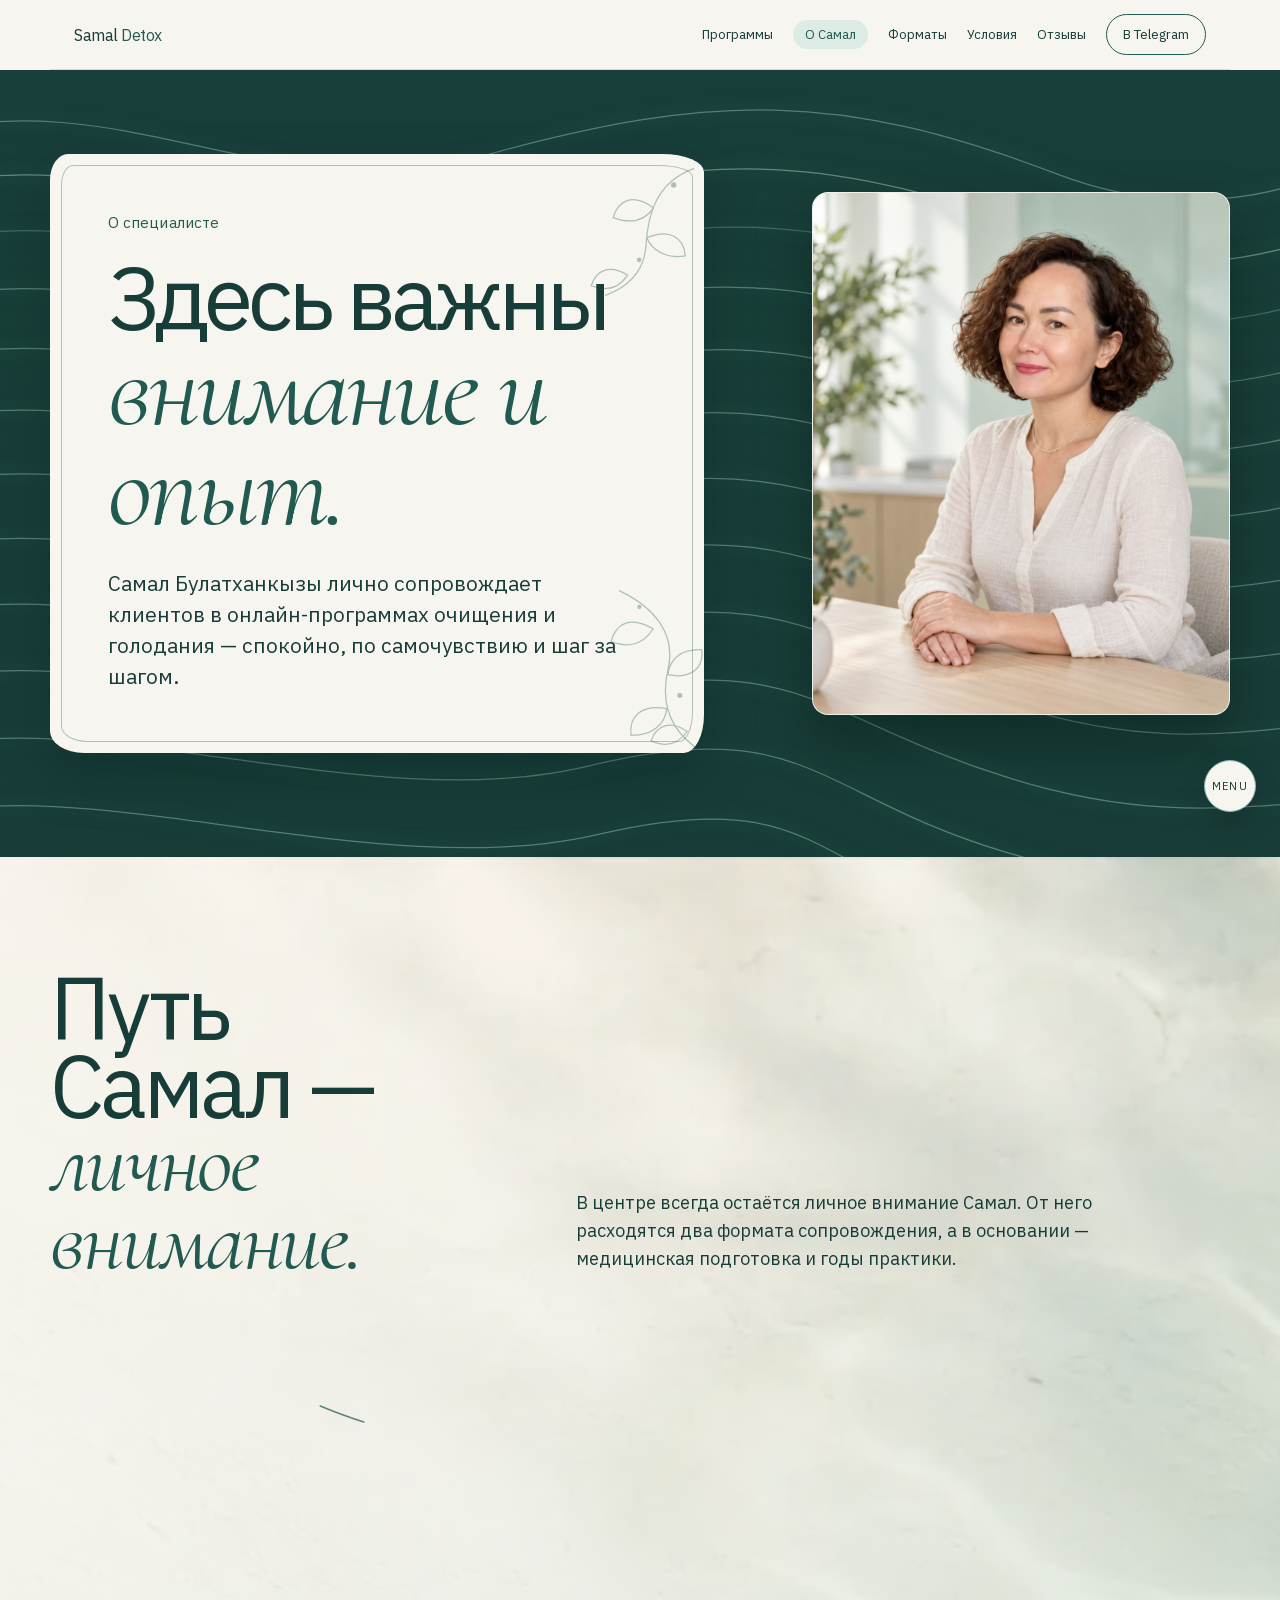
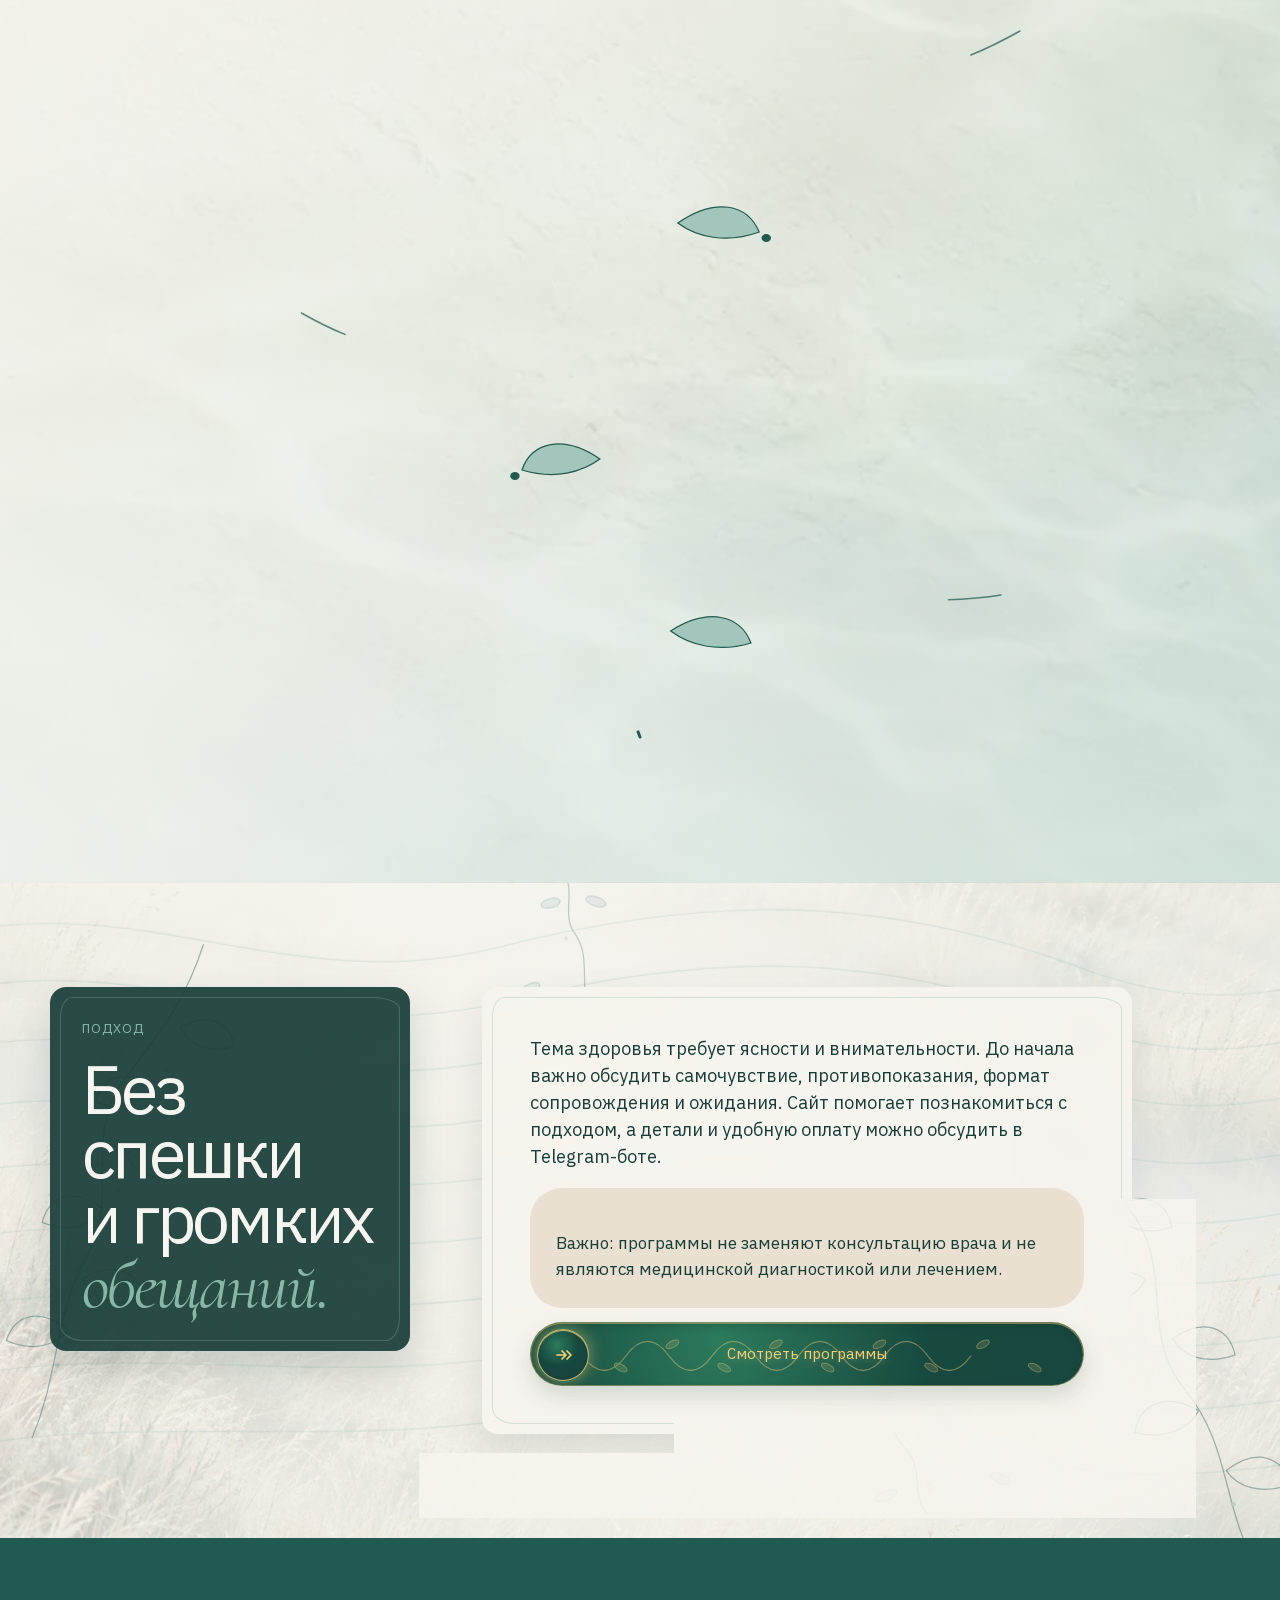
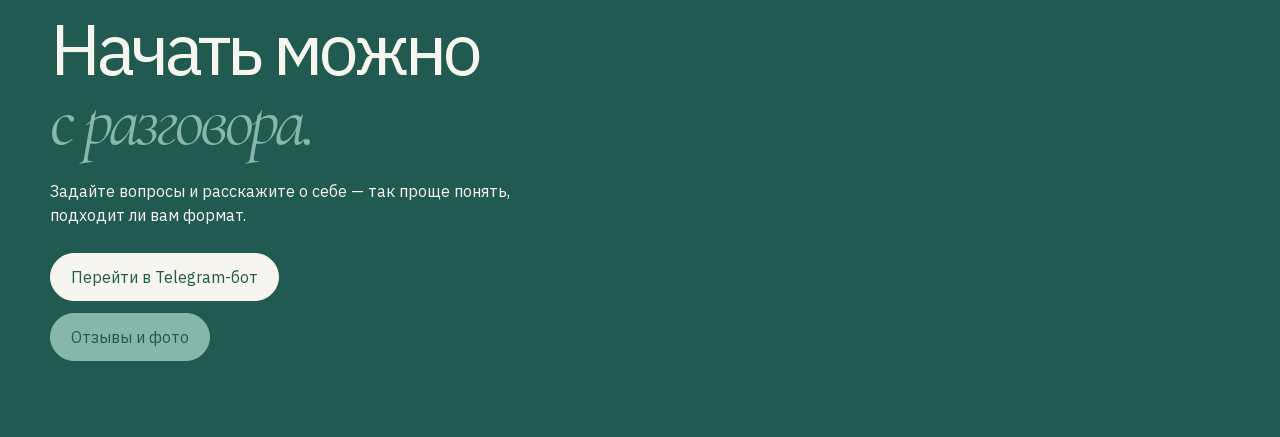
==== commit e4e372be: "Обновлено quick-menu (Telegram-бот, новый порядок), страница отзывов materials.html + gallery" ====
--- a/about.html
+++ b/about.html
@@ -9,7 +9,7 @@
     @font-face{font-family:Cormorant;src:url("assets/fonts/cormorant-garamond.woff2") format("woff2");font-style:italic;font-weight:400;font-display:swap}
     @font-face{font-family:Plex;src:url("assets/fonts/ibm-plex-sans.woff2") format("woff2");font-style:normal;font-weight:400 700;font-display:swap}
     :root{--primary:#205A50;--eucalyptus:#87B7AB;--mist:#DDEBE5;--cream:#F7F5EF;--sand:#E4D9C8;--ink:#183D38;--content:min(1180px,calc(100% - 40px));--card:32px;--pill:999px}
-    *{box-sizing:border-box}html{scroll-behavior:smooth;scrollbar-width:none}html::-webkit-scrollbar{display:none}body{margin:0;background:var(--cream);color:var(--ink);font:16px/1.5 Plex,system-ui,sans-serif}a{color:inherit}img{display:block;max-width:100%}a:focus-visible,button:focus-visible{outline:3px solid var(--eucalyptus);outline-offset:4px}.shell{width:var(--content);margin:auto}.skip{position:absolute;top:-80px;left:16px;padding:12px 16px;background:var(--primary);color:var(--cream);z-index:3}.skip:focus{top:16px}.header{display:flex;align-items:center;justify-content:space-between;min-height:76px;border-bottom:1px solid var(--sand)}.wordmark{font-weight:700;letter-spacing:-.03em;text-decoration:none}.wordmark span{color:var(--primary)}nav{display:flex;align-items:center;gap:20px;font-size:13px}nav a{text-decoration:none}nav a:not(.button):hover{text-decoration:underline;text-underline-offset:4px}.button{display:inline-flex;align-items:center;justify-content:center;min-height:48px;padding:0 20px;border:1px solid var(--primary);border-radius:var(--pill);font:inherit;font-weight:700;text-decoration:none}.button:hover{background:var(--primary);color:var(--cream)}.button-primary{background:var(--primary);color:var(--cream)}.eyebrow{margin:0 0 18px;color:var(--primary);font-size:13px;font-weight:700;letter-spacing:.08em;text-transform:uppercase}.hero{display:grid;gap:34px;padding:64px 0 88px}.hero h1{max-width:730px;margin:0 0 24px;font-size:clamp(48px,12vw,104px);line-height:.9;letter-spacing:-.06em}.hero h1 em,.section h2 em{font-family:Cormorant,Georgia,serif;font-weight:400;color:var(--primary);letter-spacing:-.03em}.hero h1 em{font-size:1.22em}.lead{max-width:620px;margin:0;font-size:20px;line-height:1.4}.portrait{overflow:hidden;max-width:520px;margin-left:auto;border-radius:48% 48% 28px 28px;background:var(--eucalyptus);border:8px solid var(--cream);box-shadow:0 20px 40px rgba(24,61,56,.12)}.portrait img{width:100%;aspect-ratio:1122/1402;object-fit:cover;object-position:center top}.section{padding:76px 0;border-top:1px solid var(--sand)}.section-grid{display:grid;gap:32px}.section h2{margin:0;font-size:clamp(38px,8vw,68px);line-height:.95;letter-spacing:-.055em}.copy{max-width:650px;font-size:18px}.facts{display:grid;gap:12px;margin:28px 0 0;padding:0;list-style:none}.fact{padding:20px;background:var(--mist);border-radius:var(--card);border:1px solid var(--eucalyptus)}.fact strong{display:block;margin-bottom:4px;font-size:24px;color:var(--primary)}.note{padding:26px;background:var(--sand);border-radius:var(--card);font-size:17px}.note p:last-child{margin-bottom:0}.cta{padding:76px 0;background:var(--primary);color:var(--cream)}.cta h2{max-width:700px;margin:0 0 24px;font-size:clamp(40px,8vw,72px);line-height:.95;letter-spacing:-.055em}.cta h2 em{font-family:Cormorant,Georgia,serif;font-weight:400;color:var(--eucalyptus)}.cta p{max-width:480px}.cta .button{background:var(--cream);color:var(--primary);border-color:var(--cream)}footer{display:flex;justify-content:space-between;gap:20px;padding:24px 0 34px;font-size:13px}footer p{margin:0;color:var(--primary)}.back-to-top{position:fixed;right:24px;bottom:24px;z-index:9;display:grid;place-items:center;width:52px;height:52px;padding:0;border:1px solid var(--eucalyptus);border-radius:50%;background:var(--ink);color:var(--cream);box-shadow:0 12px 26px color-mix(in srgb,var(--ink) 22%,transparent);opacity:0;visibility:hidden;transform:translateY(8px);transition:opacity .2s ease,visibility .2s ease,transform .2s ease,background .18s ease;cursor:pointer}.back-to-top.is-visible{opacity:1;visibility:visible;transform:translateY(0)}.back-to-top:hover{background:var(--primary);color:var(--cream);transform:translateY(-2px)}.back-to-top svg{width:20px;height:20px;fill:none;stroke:currentColor;stroke-width:1.8;stroke-linecap:round;stroke-linejoin:round}@media(max-width:759px){.back-to-top{right:16px;bottom:16px}}@media(prefers-reduced-motion:reduce){.back-to-top{transition:none}}
+    *{box-sizing:border-box}html{scroll-behavior:smooth;scrollbar-width:none}html::-webkit-scrollbar{display:none}body{margin:0;background:var(--cream);color:var(--ink);font:16px/1.5 Plex,system-ui,sans-serif}a{color:inherit}img{display:block;max-width:100%}a:focus-visible,button:focus-visible{outline:3px solid var(--eucalyptus);outline-offset:4px}.shell{width:var(--content);margin:auto}.skip{position:absolute;top:-80px;left:16px;padding:12px 16px;background:var(--primary);color:var(--cream);z-index:3}.skip:focus{top:16px}.header{display:flex;align-items:center;justify-content:space-between;min-height:76px;border-bottom:1px solid var(--sand)}.wordmark{font-weight:700;letter-spacing:-.03em;text-decoration:none}.wordmark span{color:var(--primary)}nav{display:flex;align-items:center;gap:20px;font-size:13px}nav a{text-decoration:none}nav a:not(.button):hover{text-decoration:underline;text-underline-offset:4px}.nav-current{padding:5px 12px;border-radius:var(--pill);background:var(--mist);color:var(--primary);font-weight:700}.button{display:inline-flex;align-items:center;justify-content:center;min-height:48px;padding:0 20px;border:1px solid var(--primary);border-radius:var(--pill);font:inherit;font-weight:700;text-decoration:none}.button:hover{background:var(--primary);color:var(--cream)}.button-primary{background:var(--primary);color:var(--cream)}.eyebrow{margin:0 0 18px;color:var(--primary);font-size:13px;font-weight:700;letter-spacing:.08em;text-transform:uppercase}.hero{display:grid;gap:34px;padding:64px 0 88px}.hero h1{max-width:730px;margin:0 0 24px;font-size:clamp(48px,12vw,104px);line-height:.9;letter-spacing:-.06em}.hero h1 em,.section h2 em{font-family:Cormorant,Georgia,serif;font-weight:400;color:var(--primary);letter-spacing:-.03em}.hero h1 em{font-size:1.22em}.lead{max-width:620px;margin:0;font-size:20px;line-height:1.4}.portrait{overflow:hidden;max-width:520px;margin-left:auto;border-radius:48% 48% 28px 28px;background:var(--eucalyptus);border:8px solid var(--cream);box-shadow:0 20px 40px rgba(24,61,56,.12)}.portrait img{width:100%;aspect-ratio:1122/1402;object-fit:cover;object-position:center top}.section{padding:76px 0;border-top:1px solid var(--sand)}.section-grid{display:grid;gap:32px}.section h2{margin:0;font-size:clamp(38px,8vw,68px);line-height:.95;letter-spacing:-.055em}.copy{max-width:650px;font-size:18px}.facts{display:grid;gap:12px;margin:28px 0 0;padding:0;list-style:none}.fact{padding:20px;background:var(--mist);border-radius:var(--card);border:1px solid var(--eucalyptus)}.fact strong{display:block;margin-bottom:4px;font-size:24px;color:var(--primary)}.note{padding:26px;background:var(--sand);border-radius:var(--card);font-size:17px}.note p:last-child{margin-bottom:0}.cta{padding:76px 0;background:var(--primary);color:var(--cream)}.cta h2{max-width:700px;margin:0 0 24px;font-size:clamp(40px,8vw,72px);line-height:.95;letter-spacing:-.055em}.cta h2 em{font-family:Cormorant,Georgia,serif;font-weight:400;color:var(--eucalyptus)}.cta p{max-width:480px}.cta .button{background:var(--cream);color:var(--primary);border-color:var(--cream)}footer{display:flex;justify-content:space-between;gap:20px;padding:24px 0 34px;font-size:13px}footer p{margin:0;color:var(--primary)}.back-to-top{position:fixed;right:24px;bottom:24px;z-index:9;display:grid;place-items:center;width:52px;height:52px;padding:0;border:1px solid var(--eucalyptus);border-radius:50%;background:var(--ink);color:var(--cream);box-shadow:0 12px 26px color-mix(in srgb,var(--ink) 22%,transparent);opacity:0;visibility:hidden;transform:translateY(8px);transition:opacity .2s ease,visibility .2s ease,transform .2s ease,background .18s ease;cursor:pointer}.back-to-top.is-visible{opacity:1;visibility:visible;transform:translateY(0)}.back-to-top:hover{background:var(--primary);color:var(--cream);transform:translateY(-2px)}.back-to-top svg{width:20px;height:20px;fill:none;stroke:currentColor;stroke-width:1.8;stroke-linecap:round;stroke-linejoin:round}@media(max-width:759px){.back-to-top{right:16px;bottom:16px}}@media(prefers-reduced-motion:reduce){.back-to-top{transition:none}}
     @media(min-width:760px){:root{--content:min(1180px,calc(100% - 80px))}.hero{grid-template-columns:1.05fr .95fr;align-items:center;min-height:680px}.section{padding:104px 0}.section-grid{grid-template-columns:.65fr 1.35fr;gap:72px}.section-heading{position:sticky;top:28px;align-self:start}.facts{grid-template-columns:repeat(3,1fr)}.fact{min-height:150px}}
     @media(max-width:520px){nav{gap:9px}nav a:not(.button){display:none}.header{min-height:68px}.hero{padding:48px 0 70px}.lead{font-size:18px}.portrait{margin:0 8% 0 0}footer{display:block}footer p+p{margin-top:8px}}
     @media(prefers-reduced-motion:reduce){html{scroll-behavior:auto}}
@@ -57,22 +57,23 @@
   #main-content [data-od-id="approach-section"] .section-heading .eyebrow{color:var(--eucalyptus)}
   #main-content [data-od-id="approach-section"] .section-heading h2 em{color:var(--eucalyptus)}
   #main-content [data-od-id="approach-section"] .note{background:color-mix(in srgb,var(--sand) 76%,var(--cream));border-color:transparent;box-shadow:none}
-  #main-content [data-od-id="approach-section"] .programs-slider{display:block;position:relative;margin-top:14px;text-decoration:none;-webkit-tap-highlight-color:transparent}
-  #main-content [data-od-id="approach-section"] .programs-slider-groove{position:relative;display:block;height:64px;overflow:hidden;border-radius:var(--pill);background:linear-gradient(180deg,color-mix(in srgb,var(--sand) 78%,var(--cream)),color-mix(in srgb,var(--sand) 58%,var(--cream)));box-shadow:inset 0 3px 7px color-mix(in srgb,var(--ink) 20%,transparent),inset 0 -2px 0 color-mix(in srgb,var(--cream) 65%,transparent),0 10px 22px color-mix(in srgb,var(--ink) 10%,transparent)}
-  #main-content [data-od-id="approach-section"] .programs-slider-vines{position:absolute;inset:0;width:100%;height:100%;color:var(--primary);opacity:.28;fill:none;stroke:currentColor;stroke-width:1.4;stroke-linecap:round;pointer-events:none}
-  #main-content [data-od-id="approach-section"] .programs-slider-vines ellipse{fill:color-mix(in srgb,var(--eucalyptus) 60%,transparent);stroke:currentColor;stroke-width:1}
-  #main-content [data-od-id="approach-section"] .programs-slider-fill{position:absolute;inset:0;width:0;mix-blend-mode:screen;background:linear-gradient(90deg,color-mix(in srgb,var(--eucalyptus) 55%,transparent),color-mix(in srgb,var(--cream) 80%,transparent));pointer-events:none;will-change:width}
-  #main-content [data-od-id="approach-section"] .programs-slider-label{position:absolute;inset:0;display:flex;align-items:center;justify-content:center;font-weight:700;font-size:15px;color:var(--primary);pointer-events:none;will-change:opacity}
-  #main-content [data-od-id="approach-section"] .programs-slider-thumb{position:absolute;top:6px;left:6px;z-index:2;display:grid;place-items:center;width:52px;height:52px;border-radius:50%;border:1px solid color-mix(in srgb,var(--cream) 88%,transparent);background:radial-gradient(circle at 38% 30%,color-mix(in srgb,var(--eucalyptus) 56%,var(--cream)),var(--primary) 46%,color-mix(in srgb,var(--primary) 82%,var(--ink)));color:var(--cream);box-shadow:inset 0 1px 0 color-mix(in srgb,var(--cream) 72%,transparent),inset 0 -8px 14px color-mix(in srgb,var(--ink) 26%,transparent),0 10px 18px color-mix(in srgb,var(--ink) 22%,transparent);touch-action:none;cursor:grab;will-change:transform;transition:transform 240ms cubic-bezier(.23,1,.32,1)}
+  #main-content [data-od-id="approach-section"] .programs-slider{--slider-green:#17493f;--slider-green-bright:#2c7a5c;--slider-gold:#f6cf77;display:block;position:relative;margin-top:14px;text-decoration:none;-webkit-tap-highlight-color:transparent}
+  #main-content [data-od-id="approach-section"] .programs-slider-groove{position:relative;display:block;height:64px;overflow:hidden;border:1px solid color-mix(in srgb,var(--slider-gold) 38%,transparent);border-radius:var(--pill);background:radial-gradient(circle at 34% 28%,var(--slider-green-bright),var(--slider-green) 58%,color-mix(in srgb,var(--slider-green) 82%,var(--ink)));box-shadow:inset 0 3px 7px color-mix(in srgb,var(--ink) 30%,transparent),inset 0 1px 0 color-mix(in srgb,var(--slider-gold) 60%,transparent),0 10px 22px color-mix(in srgb,var(--ink) 16%,transparent)}
+  #main-content [data-od-id="approach-section"] .programs-slider-vines{position:absolute;inset:0;width:100%;height:100%;color:var(--slider-gold);opacity:.42;fill:none;stroke:currentColor;stroke-width:1.4;stroke-linecap:round;pointer-events:none}
+  #main-content [data-od-id="approach-section"] .programs-slider-vines ellipse{fill:color-mix(in srgb,var(--slider-gold) 36%,transparent);stroke:currentColor;stroke-width:1}
+  #main-content [data-od-id="approach-section"] .programs-slider-fill{position:absolute;inset:0;width:0;mix-blend-mode:screen;background:linear-gradient(90deg,color-mix(in srgb,var(--slider-green-bright) 66%,transparent),color-mix(in srgb,var(--slider-gold) 62%,transparent));pointer-events:none;will-change:width}
+  #main-content [data-od-id="approach-section"] .programs-slider-label{position:absolute;inset:0;display:flex;align-items:center;justify-content:center;font-weight:700;font-size:15px;color:var(--slider-gold);text-shadow:0 1px 9px color-mix(in srgb,var(--slider-gold) 42%,transparent);pointer-events:none;will-change:opacity}
+  #main-content [data-od-id="approach-section"] .programs-slider-thumb{position:absolute;top:6px;left:6px;z-index:2;display:grid;place-items:center;width:52px;height:52px;border-radius:50%;border:1px solid color-mix(in srgb,var(--slider-gold) 80%,transparent);background:radial-gradient(circle at 38% 30%,var(--slider-green-bright),var(--slider-green) 46%,color-mix(in srgb,var(--slider-green) 82%,var(--ink)));color:var(--slider-gold);box-shadow:inset 0 1px 0 color-mix(in srgb,var(--slider-gold) 76%,transparent),inset 0 -8px 14px color-mix(in srgb,var(--ink) 30%,transparent),0 0 0 3px color-mix(in srgb,var(--slider-green-bright) 26%,transparent),0 0 16px color-mix(in srgb,var(--slider-gold) 56%,transparent),0 10px 18px color-mix(in srgb,var(--ink) 22%,transparent);touch-action:none;cursor:grab;will-change:transform;transition:transform 240ms cubic-bezier(.23,1,.32,1)}
   #main-content [data-od-id="approach-section"] .programs-slider-thumb svg{width:20px;height:20px;fill:none;stroke:currentColor;stroke-width:1.7;stroke-linecap:round;stroke-linejoin:round}
   #main-content [data-od-id="approach-section"] .programs-slider.is-dragging .programs-slider-thumb{cursor:grabbing;transition:none}
-  #main-content [data-od-id="approach-section"] .programs-slider:not(.is-dragging):not(.is-complete) .programs-slider-thumb{animation:programs-slider-nudge 2.8s ease-in-out infinite}
+  #main-content [data-od-id="approach-section"] .programs-slider:not(.is-dragging):not(.is-complete) .programs-slider-thumb{animation:programs-slider-nudge 2.8s ease-in-out infinite,programs-slider-gold-glow 1.85s cubic-bezier(.77,0,.175,1) infinite alternate}
   #main-content [data-od-id="approach-section"] .programs-slider:not(.is-dragging):not(.is-complete) .programs-slider-label{animation:programs-slider-shimmer 2.8s ease-in-out infinite}
   @keyframes programs-slider-nudge{0%,18%,100%{transform:translateX(0)}9%{transform:translateX(10px)}}
+  @keyframes programs-slider-gold-glow{0%,100%{box-shadow:inset 0 1px 0 color-mix(in srgb,var(--slider-gold) 76%,transparent),inset 0 -8px 14px color-mix(in srgb,var(--ink) 30%,transparent),0 0 0 3px color-mix(in srgb,var(--slider-green-bright) 26%,transparent),0 0 16px color-mix(in srgb,var(--slider-gold) 56%,transparent),0 10px 18px color-mix(in srgb,var(--ink) 22%,transparent)}50%{box-shadow:inset 0 1px 0 color-mix(in srgb,var(--slider-gold) 88%,transparent),inset 0 -8px 14px color-mix(in srgb,var(--ink) 26%,transparent),0 0 0 6px color-mix(in srgb,var(--slider-green-bright) 42%,transparent),0 0 30px color-mix(in srgb,var(--slider-gold) 96%,transparent),0 10px 22px color-mix(in srgb,var(--ink) 24%,transparent)}}
   @keyframes programs-slider-shimmer{0%,20%,100%{opacity:1}10%{opacity:.62}}
   @keyframes telegram-golden-pulse{0%,100%{box-shadow:0 0 0 0 color-mix(in srgb,var(--sand) 0%,transparent),0 8px 22px color-mix(in srgb,var(--sand) 18%,transparent)}50%{box-shadow:0 0 0 7px color-mix(in srgb,var(--sand) 18%,transparent),0 10px 30px color-mix(in srgb,var(--sand) 42%,transparent)}}
   #main-content [data-od-id="about-telegram"]{position:relative;z-index:1;animation:telegram-golden-pulse 3.2s ease-in-out infinite}
-  @media(prefers-reduced-motion:reduce){#main-content [data-od-id="about-telegram"]{animation:none}}
+  @media(prefers-reduced-motion:reduce){#main-content [data-od-id="about-telegram"],#main-content [data-od-id="approach-section"] .programs-slider-thumb{animation:none}}
   @media(max-width:759px){
     #main-content [data-od-id="about-hero"]{padding-top:54px;padding-bottom:72px}
     #main-content .about-hero-copy{padding:30px 26px;border-radius:26px 42px 28px 38px / 34px 24px 42px 22px}
@@ -150,17 +151,22 @@
   #main-content .tree-node--identity::after{border-color:color-mix(in srgb,var(--eucalyptus) 54%,transparent)}
   #main-content .tree-node--individual{top:36%;right:2%;border-radius:30px 16px 34px 20px / 18px 28px 18px 30px}
   #main-content .tree-node--group{top:64%;left:5%;width:min(37%,390px);border-radius:18px 32px 16px 30px / 28px 16px 28px 18px;background:color-mix(in srgb,var(--sand) 90%,var(--cream))}
-  #main-content .tree-node--group{padding-right:94px}
-  #main-content .group-details-trigger{position:absolute;right:18px;bottom:18px;z-index:2;isolation:isolate;width:64px;height:64px;padding:0;display:grid;place-items:center;border:1px solid color-mix(in srgb,var(--cream) 88%,transparent);border-radius:50%;background:radial-gradient(circle at 38% 30%,color-mix(in srgb,var(--eucalyptus) 56%,var(--cream)),var(--primary) 46%,color-mix(in srgb,var(--primary) 82%,var(--ink)));color:var(--cream);cursor:pointer;box-shadow:inset 0 1px 0 color-mix(in srgb,var(--cream) 72%,transparent),inset 0 -10px 18px color-mix(in srgb,var(--ink) 28%,transparent),0 0 0 4px color-mix(in srgb,var(--eucalyptus) 18%,transparent),0 0 18px color-mix(in srgb,var(--eucalyptus) 58%,transparent),0 14px 24px color-mix(in srgb,var(--ink) 25%,transparent);animation:group-trigger-glow 3.2s cubic-bezier(.77,0,.175,1) infinite alternate;transition:transform 160ms cubic-bezier(.23,1,.32,1)}
+  #main-content .tree-node--group{padding-right:78px}
+  #main-content .group-trigger-wrap{--group-green:#17493f;--group-green-bright:#2c7a5c;--group-gold:#f6cf77;position:absolute;right:-62px;top:50%;transform:translate3d(0,-50%,0);z-index:2;display:grid;justify-items:center;gap:11px;width:124px}
+  #main-content .group-trigger-wrap::before{content:"";position:absolute;inset:-16px -12px;z-index:-1;border-radius:26px 34px 24px 32px/30px 22px 32px 24px;background:color-mix(in srgb,var(--sand) 90%,var(--cream));border:1px solid color-mix(in srgb,var(--primary) 22%,transparent);box-shadow:0 16px 32px color-mix(in srgb,var(--ink) 14%,transparent)}
+  #main-content .group-details-trigger{position:relative;isolation:isolate;width:97px;height:97px;padding:0;display:grid;place-items:center;border:1px solid color-mix(in srgb,var(--group-gold) 80%,transparent);border-radius:50%;background:radial-gradient(circle at 38% 30%,var(--group-green-bright),var(--group-green) 46%,color-mix(in srgb,var(--group-green) 82%,var(--ink)));color:var(--group-gold);cursor:pointer;box-shadow:inset 0 1px 0 color-mix(in srgb,var(--group-gold) 76%,transparent),inset 0 -10px 18px color-mix(in srgb,var(--ink) 30%,transparent),0 0 0 4px color-mix(in srgb,var(--group-green-bright) 26%,transparent),0 0 20px color-mix(in srgb,var(--group-gold) 66%,transparent),0 14px 24px color-mix(in srgb,var(--ink) 25%,transparent);animation:group-trigger-glow 1.85s cubic-bezier(.77,0,.175,1) infinite alternate;transition:transform 160ms cubic-bezier(.23,1,.32,1)}
+  #main-content .group-trigger-label{font:800 18px/1.22 Plex,system-ui,sans-serif;letter-spacing:.015em;color:var(--primary);text-align:center;text-wrap:balance}
   #main-content .group-trigger-face{position:relative;display:grid;width:100%;height:100%;place-items:center;overflow:hidden;border-radius:50%}
-  #main-content .group-trigger-face::before{content:"";position:absolute;inset:5px;border:1px solid color-mix(in srgb,var(--cream) 48%,transparent);border-radius:50%;box-shadow:inset 0 0 14px color-mix(in srgb,var(--cream) 18%,transparent);pointer-events:none}
-  #main-content .group-details-trigger svg{position:relative;z-index:1;width:38px;height:38px;overflow:visible;filter:drop-shadow(0 0 6px color-mix(in srgb,var(--cream) 84%,transparent))}
+  #main-content .group-trigger-face::before{content:"";position:absolute;inset:7px;border:1px solid color-mix(in srgb,var(--group-gold) 48%,transparent);border-radius:50%;box-shadow:inset 0 0 14px color-mix(in srgb,var(--group-gold) 18%,transparent);pointer-events:none}
+  #main-content .group-details-trigger svg{position:relative;z-index:1;width:57px;height:57px;overflow:visible;filter:drop-shadow(0 0 8px color-mix(in srgb,var(--group-gold) 88%,transparent));animation:group-trigger-sigil 1.65s cubic-bezier(.77,0,.175,1) infinite alternate}
   #main-content .group-details-trigger path{fill:none;stroke:currentColor;stroke-width:1.3;stroke-linecap:round;stroke-linejoin:round}
-  #main-content .group-details-trigger circle{fill:var(--eucalyptus)}
+  #main-content .group-details-trigger circle{fill:color-mix(in srgb,var(--group-gold) 46%,transparent)}
   #main-content .group-details-trigger:active{transform:scale(.95)}
   #main-content .group-details-trigger:focus-visible{outline:3px solid var(--primary);outline-offset:5px}
-  @media(hover:hover) and (pointer:fine){#main-content .group-details-trigger:hover{transform:scale(1.1);animation-play-state:paused;box-shadow:inset 0 1px 0 color-mix(in srgb,var(--cream) 82%,transparent),inset 0 -10px 18px color-mix(in srgb,var(--ink) 24%,transparent),0 0 0 6px color-mix(in srgb,var(--eucalyptus) 34%,transparent),0 0 30px color-mix(in srgb,var(--eucalyptus) 88%,transparent),0 18px 30px color-mix(in srgb,var(--ink) 24%,transparent)}}
-  @keyframes group-trigger-glow{0%,100%{box-shadow:inset 0 1px 0 color-mix(in srgb,var(--cream) 72%,transparent),inset 0 -10px 18px color-mix(in srgb,var(--ink) 28%,transparent),0 0 0 4px color-mix(in srgb,var(--eucalyptus) 18%,transparent),0 0 18px color-mix(in srgb,var(--eucalyptus) 58%,transparent),0 14px 24px color-mix(in srgb,var(--ink) 25%,transparent)}50%{box-shadow:inset 0 1px 0 color-mix(in srgb,var(--cream) 72%,transparent),inset 0 -10px 18px color-mix(in srgb,var(--ink) 28%,transparent),0 0 0 8px color-mix(in srgb,var(--eucalyptus) 34%,transparent),0 0 34px color-mix(in srgb,var(--eucalyptus) 88%,transparent),0 14px 28px color-mix(in srgb,var(--ink) 24%,transparent)}}
+  @media(hover:hover) and (pointer:fine){#main-content .group-trigger-wrap:hover .group-details-trigger{transform:scale(1.1);animation-play-state:paused;box-shadow:inset 0 1px 0 color-mix(in srgb,var(--group-gold) 86%,transparent),inset 0 -10px 18px color-mix(in srgb,var(--ink) 24%,transparent),0 0 0 6px color-mix(in srgb,var(--group-green-bright) 42%,transparent),0 0 34px color-mix(in srgb,var(--group-gold) 96%,transparent),0 18px 30px color-mix(in srgb,var(--ink) 24%,transparent)}#main-content .group-trigger-wrap:hover .group-trigger-label{color:var(--group-green-bright)}}
+  @keyframes group-trigger-glow{0%,100%{box-shadow:inset 0 1px 0 color-mix(in srgb,var(--group-gold) 76%,transparent),inset 0 -10px 18px color-mix(in srgb,var(--ink) 30%,transparent),0 0 0 4px color-mix(in srgb,var(--group-green-bright) 26%,transparent),0 0 20px color-mix(in srgb,var(--group-gold) 66%,transparent),0 14px 24px color-mix(in srgb,var(--ink) 25%,transparent)}50%{box-shadow:inset 0 1px 0 color-mix(in srgb,var(--group-gold) 88%,transparent),inset 0 -10px 18px color-mix(in srgb,var(--ink) 26%,transparent),0 0 0 9px color-mix(in srgb,var(--group-green-bright) 48%,transparent),0 0 42px color-mix(in srgb,var(--group-gold) 100%,transparent),0 14px 28px color-mix(in srgb,var(--ink) 24%,transparent)}}
+  @keyframes group-trigger-sigil{0%{opacity:.76;transform:rotate(-7deg) scale(.92)}100%{opacity:1;transform:rotate(7deg) scale(1.08)}}
+  @media(prefers-reduced-motion:reduce){#main-content .group-details-trigger,#main-content .group-details-trigger svg{animation:none}}
   .group-whirl{position:fixed;z-index:5;inset:0;display:grid;place-items:center;overflow:hidden;opacity:0;visibility:hidden;pointer-events:none;color:var(--eucalyptus)}
   .group-whirl-haze{position:absolute;inset:-12%;background:radial-gradient(circle at 50% 50%,color-mix(in srgb,var(--primary) 76%,transparent) 0 14%,color-mix(in srgb,var(--ink) 88%,transparent) 48%,color-mix(in srgb,var(--ink) 96%,transparent) 74%);opacity:0}
   .group-whirl-stage{position:absolute;left:50%;top:50%;width:min(134vmax,1480px);aspect-ratio:1;transform:translate(-50%,-50%) scale(.28) rotate(-34deg);transform-origin:center;filter:drop-shadow(0 0 14px color-mix(in srgb,var(--eucalyptus) 88%,transparent)) drop-shadow(0 0 34px color-mix(in srgb,var(--primary) 72%,transparent));will-change:transform,opacity}
@@ -191,10 +197,12 @@
   @keyframes group-whirl-core{0%,42%{opacity:0;transform:scale(.72)}62%{opacity:1;transform:scale(1)}76%{opacity:1;transform:scale(.82)}100%{opacity:0;transform:scale(2.4)}}
   @keyframes group-petal-burst{0%,68%{opacity:0;transform:translate(0,0) scale(.3) rotate(0deg)}76%{opacity:1;transform:translate(0,0) scale(1) rotate(20deg)}100%{opacity:0;transform:translate(var(--petal-x),var(--petal-y)) scale(.55) rotate(var(--petal-r))}}
   @keyframes group-petal-burst-close{0%,68%{opacity:0;transform:translate(0,0) scale(.3) rotate(0deg)}76%{opacity:1;transform:translate(0,0) scale(1) rotate(-20deg)}100%{opacity:0;transform:translate(var(--petal-x),var(--petal-y)) scale(.55) rotate(var(--petal-r))}}
-  .group-dialog{width:min(760px,calc(100% - 40px));max-height:min(820px,calc(100dvh - 48px));padding:0;border:0;background:transparent;color:var(--ink);overflow:visible}
+  .group-dialog{width:min(760px,calc(100% - 40px));max-height:min(820px,calc(100dvh - 48px));padding:0;border:0;background:transparent;color:var(--ink);overflow:visible;outline:none}
+  .group-dialog:focus,.group-dialog:focus-visible{outline:none}
   .group-dialog::backdrop{background:color-mix(in srgb,var(--ink) 72%,transparent);backdrop-filter:blur(7px);opacity:0;transition:opacity 250ms cubic-bezier(.23,1,.32,1)}
   .group-dialog[open]::backdrop{opacity:1}
-  .group-dialog-surface{position:relative;max-height:inherit;overflow:auto;padding:clamp(30px,6vw,60px);border:1px solid color-mix(in srgb,var(--cream) 62%,transparent);border-radius:24px 54px 28px 48px / 38px 26px 50px 30px;background:var(--cream);box-shadow:0 28px 72px color-mix(in srgb,var(--ink) 45%,transparent);opacity:1;transform:scale(1);transition:opacity 250ms cubic-bezier(.23,1,.32,1),transform 250ms cubic-bezier(.23,1,.32,1)}
+  .group-dialog-surface{position:relative;max-height:inherit;overflow:auto;scrollbar-width:none;-ms-overflow-style:none;padding:clamp(30px,6vw,60px);border:1px solid color-mix(in srgb,var(--cream) 62%,transparent);border-radius:24px 54px 28px 48px / 38px 26px 50px 30px;background:var(--cream);box-shadow:0 28px 72px color-mix(in srgb,var(--ink) 45%,transparent);opacity:1;transform:scale(1);transition:opacity 250ms cubic-bezier(.23,1,.32,1),transform 250ms cubic-bezier(.23,1,.32,1)}
+  .group-dialog-surface::-webkit-scrollbar{display:none;width:0!important;height:0!important}
   .group-dialog.is-entering .group-dialog-surface,.group-dialog.is-closing .group-dialog-surface{opacity:0;transform:scale(.96)}
   .group-dialog-close{position:absolute;top:18px;right:18px;width:44px;height:44px;border:1px solid color-mix(in srgb,var(--primary) 42%,transparent);border-radius:50%;background:transparent;color:var(--primary);font:32px/1 Plex,system-ui,sans-serif;cursor:pointer;transition:background 160ms ease,transform 160ms cubic-bezier(.23,1,.32,1)}
   .group-dialog-close:active{transform:scale(.95)}
@@ -263,8 +271,12 @@
     #main-content .tree-map--mobile{display:block;inset:0;width:100%;height:100%;z-index:0}
     #main-content .tree-map .tree-line--fine{display:block;opacity:.6}
     #main-content .tree-node,#main-content .tree-node--identity,#main-content .tree-node--individual,#main-content .tree-node--group{position:relative;inset:auto;width:84%;padding:24px 22px;z-index:1}
-    #main-content .tree-node--group{padding-right:88px}
-    #main-content .group-details-trigger{right:14px;bottom:14px;width:60px;height:60px}
+    #main-content .tree-node--group{padding-right:64px}
+    #main-content .group-trigger-wrap{right:-52px;width:104px;gap:8px}
+    #main-content .group-trigger-wrap::before{inset:-13px -10px}
+    #main-content .group-details-trigger{width:83px;height:83px}
+    #main-content .group-details-trigger svg{width:47px;height:47px}
+    #main-content .group-trigger-label{font-size:15px}
     #main-content .tree-node--identity,#main-content .tree-node--group{justify-self:start}
     #main-content .tree-node--individual{justify-self:end}
     #main-content .tree-node::before{display:none}
@@ -295,16 +307,51 @@
     .group-dialog.is-transitioning .group-whirl{display:none}
     .group-dialog::backdrop,.group-dialog-surface{transition-duration:160ms}
   }
+</style><style>
+.site-quick-menu{position:fixed;right:24px;bottom:88px;z-index:21}.quick-menu-toggle{display:grid;place-items:center;width:52px;height:52px;padding:0;border:1px solid #87B7AB;border-radius:50%;background:#F7F5EF;color:#183D38;font:700 11px/1 Plex,system-ui,sans-serif;letter-spacing:.12em;text-transform:uppercase;box-shadow:0 12px 26px rgba(0,0,0,.18);cursor:pointer;transition:transform .18s ease,background .18s ease,color .18s ease}.quick-menu-toggle:hover,.quick-menu-toggle[aria-expanded="true"]{background:#87B7AB;color:#183D38;transform:translateY(-2px)}.quick-menu-toggle:focus-visible,.quick-menu-panel a:focus-visible{outline:3px solid #87B7AB;outline-offset:4px}.quick-menu-panel{position:absolute;right:0;bottom:64px;width:min(256px,calc(100vw - 32px));padding:10px;border:1px solid rgba(24,61,56,.18);border-radius:16px;background:#F7F5EF;box-shadow:0 18px 44px rgba(0,0,0,.22)}.quick-menu-panel[hidden]{display:none}.quick-menu-panel a{display:flex;align-items:center;min-height:42px;padding:0 12px;border-radius:10px;color:#183D38;font:500 14px/1.3 Plex,system-ui,sans-serif;text-decoration:none}.quick-menu-panel a:hover{background:#DDEBE5;color:#205A50}@media(max-width:760px){.site-quick-menu{right:16px;bottom:80px}.quick-menu-panel{bottom:62px}}@media(prefers-reduced-motion:reduce){.quick-menu-toggle{transition:none}}
+</style><style>.about-final-actions{display:grid;justify-items:start;gap:12px;margin-top:26px}.cta .about-materials{border-color:var(--eucalyptus);background:var(--eucalyptus);color:var(--primary)}.cta .about-materials:hover{border-color:var(--cream);background:var(--cream);color:var(--primary);transform:translateY(-2px)}@media(max-width:520px){.about-final-actions{justify-items:stretch}.about-final-actions .button{width:100%}}.page-whirl{position:fixed;z-index:60;inset:0;display:grid;place-items:center;overflow:hidden;opacity:0;visibility:hidden;pointer-events:none;color:var(--eucalyptus)}
+    .page-whirl-haze{position:absolute;inset:-12%;background:radial-gradient(circle at 50% 50%,color-mix(in srgb,var(--primary) 76%,transparent) 0 14%,color-mix(in srgb,var(--ink) 88%,transparent) 48%,color-mix(in srgb,var(--ink) 96%,transparent) 74%);opacity:0}
+    .page-whirl-stage{position:absolute;left:50%;top:50%;width:min(134vmax,1480px);aspect-ratio:1;transform:translate(-50%,-50%) scale(.28) rotate(-34deg);transform-origin:center;filter:drop-shadow(0 0 14px color-mix(in srgb,var(--eucalyptus) 88%,transparent)) drop-shadow(0 0 34px color-mix(in srgb,var(--primary) 72%,transparent));will-change:transform,opacity}
+    .page-whirl-stage svg{display:block;width:100%;height:100%;overflow:visible;clip-path:circle(0 at 50% 50%)}
+    .page-whirl-vine{fill:none;stroke:currentColor;stroke-width:15;stroke-linecap:round;stroke-linejoin:round;vector-effect:non-scaling-stroke;opacity:.96}
+    .page-whirl-vine--inner{color:var(--background);stroke-width:7;opacity:.9}
+    .page-whirl-vine--fine{color:var(--eucalyptus);stroke-width:5;opacity:.82}
+    .page-whirl-leaf{fill:color-mix(in srgb,var(--eucalyptus) 76%,var(--background));stroke:var(--background);stroke-width:2;vector-effect:non-scaling-stroke;transform-box:fill-box;transform-origin:center;opacity:0;transform:scale(.2) rotate(-18deg)}
+    .page-whirl-leaf--light{fill:var(--background);stroke:var(--eucalyptus)}
+    .page-whirl-petal{fill:var(--background);stroke:var(--eucalyptus);stroke-width:2;vector-effect:non-scaling-stroke;transform-box:fill-box;transform-origin:center;opacity:0}
+    .page-whirl-core{fill:none;stroke:var(--background);stroke-width:8;vector-effect:non-scaling-stroke;opacity:0;filter:drop-shadow(0 0 18px color-mix(in srgb,var(--background) 84%,transparent))}
+    .page-whirl.is-active{visibility:visible;opacity:1;pointer-events:auto}
+    .page-whirl.is-active .page-whirl-haze{animation:page-whirl-haze 1450ms cubic-bezier(.77,0,.175,1) both}
+    .page-whirl.is-active .page-whirl-stage{animation:page-whirl-stage 1450ms cubic-bezier(.77,0,.175,1) both}
+    .page-whirl.is-active .page-whirl-stage svg{animation:page-vine-reveal 1450ms cubic-bezier(.77,0,.175,1) both}
+    .page-whirl.is-active .page-whirl-leaf{animation:page-leaf-bloom 1450ms cubic-bezier(.23,1,.32,1) both}
+    .page-whirl.is-active .page-whirl-leaf:nth-of-type(3n){animation-delay:-70ms}
+    .page-whirl.is-active .page-whirl-leaf:nth-of-type(4n){animation-delay:-130ms}
+    .page-whirl.is-active .page-whirl-core{animation:page-whirl-core 1450ms cubic-bezier(.77,0,.175,1) both}
+    .page-whirl.is-active .page-whirl-petal{animation:page-petal-burst 1450ms cubic-bezier(.23,1,.32,1) both}
+    @keyframes page-whirl-haze{0%{opacity:0}18%{opacity:.64}62%,76%{opacity:.94}100%{opacity:0}}
+    @keyframes page-whirl-stage{0%{opacity:0;transform:translate(-50%,-50%) scale(.26) rotate(-34deg)}12%{opacity:1}62%{opacity:1;transform:translate(-50%,-50%) scale(.69) rotate(226deg)}76%{opacity:1;transform:translate(-50%,-50%) scale(.64) rotate(256deg)}100%{opacity:0;transform:translate(-50%,-50%) scale(1.22) rotate(344deg)}}
+    @keyframes page-vine-reveal{0%,8%{clip-path:circle(0 at 50% 50%)}62%,76%{clip-path:circle(52% at 50% 50%)}100%{clip-path:circle(78% at 50% 50%)}}
+    @keyframes page-leaf-bloom{0%,24%{opacity:0;transform:scale(.2) rotate(-18deg)}54%,76%{opacity:1;transform:scale(1) rotate(5deg)}100%{opacity:0;transform:scale(1.9) rotate(32deg)}}
+    @keyframes page-whirl-core{0%,42%{opacity:0;transform:scale(.72)}62%{opacity:1;transform:scale(1)}76%{opacity:1;transform:scale(.82)}100%{opacity:0;transform:scale(2.4)}}
+    @keyframes page-petal-burst{0%,68%{opacity:0;transform:translate(0,0) scale(.3) rotate(0deg)}76%{opacity:1;transform:translate(0,0) scale(1) rotate(20deg)}100%{opacity:0;transform:translate(var(--petal-x),var(--petal-y)) scale(.55) rotate(var(--petal-r))}}
+    @media(prefers-reduced-motion:reduce){.page-whirl{display:none}}</style><style>.site-quick-menu,.quick-menu-toggle{pointer-events:auto}.site-quick-menu{isolation:isolate}</style><style>
+  /* Match the title page’s wordmark and Telegram alignment at every breakpoint. */
+  [data-od-id="site-header"]{width:min(1180px,calc(100% - 40px));min-height:70px;padding:12px 24px}
+  [data-od-id="main-navigation"] [data-od-id="nav-telegram"]{min-height:0;padding:10px 16px}
+  @media(min-width:1100px){[data-od-id="site-header"]{width:min(1180px,calc(100% - 80px))}}
+  @media(max-width:759px){[data-od-id="main-navigation"] a:not([data-od-id="nav-telegram"]),[data-od-id="main-navigation"] .nav-current{display:none}}
+  @media(max-width:480px){[data-od-id="site-header"]{min-height:62px;padding:10px 16px}[data-od-id="main-navigation"]{gap:8px}[data-od-id="main-navigation"] [data-od-id="nav-telegram"]{padding:10px 12px}}
 </style></head>
 <body>
   <a class="skip" href="#main-content">К содержанию</a>
-  <header class="shell header" data-od-id="site-header"><a class="wordmark" href="index.html" data-od-id="wordmark">Samal <span>Detox</span></a><nav aria-label="Основная навигация" data-od-id="main-navigation"><a href="index.html#programs" data-od-id="nav-programs">Программы</a><a href="faq.html" data-od-id="nav-faq">FAQ</a><a href="reviews.html" data-od-id="nav-reviews">Отзывы</a><a class="button" href="index.html#telegram" data-od-id="nav-telegram">В Telegram</a></nav></header>
+  <header class="shell header" data-od-id="site-header"><a class="wordmark" href="index.html" data-od-id="wordmark">Samal <span>Detox</span></a><nav aria-label="Основная навигация" data-od-id="main-navigation"><a href="index.html#programs" data-od-id="nav-programs">Программы</a><span class="nav-current" data-od-id="nav-trust" aria-current="page">О Самал</span><a href="about.html?formats=1#formats" data-od-id="nav-formats">Форматы</a><a href="legal.html" data-od-id="nav-legal">Условия</a><a href="materials.html" data-od-id="nav-materials">Отзывы</a><a class="button" href="index.html#telegram" data-od-id="nav-telegram">В Telegram</a></nav></header>
   <main id="main-content">
     <section class="shell hero" data-od-id="about-hero"><svg class="about-hero-lines" viewBox="0 0 1600 820" preserveAspectRatio="none" aria-hidden="true" focusable="false"><path d="M-120 70C160 5 330 152 610 88S1050 22 1320 108s420-58 520-42"/><path d="M-120 126C155 62 348 205 620 144s424-56 690 28 414-52 530-34"/><path d="M-120 184C150 121 362 261 632 201s408-47 672 34 409-46 536-28"/><path d="M-120 244C145 182 375 320 644 260s394-37 654 41 402-40 542-20"/><path d="M-120 306C140 245 388 381 657 322s378-28 635 48 395-33 548-13"/><path d="M-120 370C135 310 400 444 670 385s362-18 616 55 390-26 554-6"/><path d="M-120 436C130 377 412 509 683 451s346-9 597 62 383-18 560 2"/><path d="M-120 503C125 445 424 576 696 518s330 1 579 69 377-10 565 10"/><path d="M-120 571C120 514 436 643 709 586s314 10 560 76 371-2 571 18"/><path d="M-120 640C115 584 448 711 722 655s298 20 542 83 365 6 576 26"/><path d="M-120 710C110 655 460 780 735 725s282 30 524 90 358 14 581 34"/><path d="M-120 780C105 726 472 850 748 796s266 40 506 97 352 22 586 42"/></svg><div class="about-hero-copy"><svg class="hero-vine hero-vine--top" viewBox="0 0 160 148" aria-hidden="true"><path d="M158 8C119 22 110 55 108 89c-2 27-18 42-42 51"/><path d="M116 49c-22-16-37-8-42 10 21 8 34 1 42-10Z"/><path d="M109 80c24-10 39 0 40 19-22 3-35-7-40-19Z"/><path d="M89 119c-19-12-33-5-38 11 17 7 29 2 38-11Z"/><circle cx="137" cy="25" r="2.8"/><circle cx="101" cy="103" r="2.4"/></svg><svg class="hero-vine hero-vine--bottom" viewBox="0 0 190 180" aria-hidden="true"><path d="M190 174C151 152 145 119 151 89 158 53 135 26 98 10"/><path d="M151 130c-27-4-39 10-36 29 23-1 35-13 36-29Z"/><path d="M151 95c25 4 37-9 34-27-22 0-33 11-34 27Z"/><path d="M134 48c-24-13-39-4-43 15 22 7 35-1 43-15Z"/><path d="M173 153c-18-12-32-5-37 11 17 7 29 1 37-11Z"/><circle cx="164" cy="116" r="2.6"/><circle cx="119" cy="26" r="2.2"/></svg><p class="about-hero-context">О специалисте</p><h1>Здесь важны<br><em>внимание и опыт.</em></h1><p class="lead">Самал Булатханкызы лично сопровождает клиентов в онлайн-программах очищения и голодания — спокойно, по самочувствию и шаг за шагом.</p></div><figure class="about-portrait" data-od-id="about-portrait"><img src="assets/portraits/samal-consultation-v2.png" width="1122" height="1402" alt="Самал Булатханкызы в кабинете консультаций Samal Detox"></figure></section>
-    <section class="section formats-tree-section" data-od-id="experience-section"><div class="shell"><div class="formats-intro" data-od-id="formats-intro"><h2>Путь Самал —<br><em>личное внимание.</em></h2><p>В центре всегда остаётся личное внимание Самал. От него расходятся два формата сопровождения, а в основании — медицинская подготовка и годы практики.</p></div><div class="format-tree" data-format-tree data-od-id="formats-tree"><svg class="tree-map tree-map--desktop" viewBox="0 0 1000 1040" preserveAspectRatio="none" aria-hidden="true"><path class="tree-line" data-grow-start="0" data-grow-end="0.88" pathLength="1" d="M500 18C468 122 540 185 500 292C462 394 540 474 500 582C462 684 532 770 498 872C480 926 487 984 500 1022"/><path class="tree-line tree-line--fine" data-grow-start="0.08" data-grow-end="0.30" pathLength="1" d="M493 145C432 129 391 117 337 119C296 120 264 108 229 91"/><path class="tree-line tree-line--fine" data-grow-start="0.30" data-grow-end="0.53" pathLength="1" d="M507 390C575 362 616 349 679 357C734 364 775 347 822 316"/><path class="tree-line tree-line--fine" data-grow-start="0.53" data-grow-end="0.75" pathLength="1" d="M493 659C435 635 395 623 343 632C292 641 255 626 213 598"/><path class="tree-line tree-line--fine" data-grow-start="0.71" data-grow-end="0.97" pathLength="1" d="M503 842C561 824 611 826 657 855C702 883 744 891 806 880"/><g class="tree-leaf"><path d="M462 231C431 206 405 213 397 241C425 252 449 244 462 231Z"/><circle cx="391" cy="247" r="4"/></g><g class="tree-leaf"><path d="M532 508C564 482 591 489 601 517C573 529 548 522 532 508Z"/><circle cx="607" cy="523" r="4"/></g><g class="tree-leaf"><path d="M466 744C435 719 408 727 400 755C428 765 451 757 466 744Z"/><circle cx="394" cy="761" r="4"/></g><g class="tree-leaf"><path d="M526 916C558 892 585 900 594 928C566 938 542 930 526 916Z"/></g></svg><svg class="tree-map tree-map--mobile" viewBox="0 0 360 930" preserveAspectRatio="none" aria-hidden="true"><path class="tree-line" data-grow-start="0" data-grow-end="0.94" pathLength="1" d="M70 8C152 66 270 78 234 174C198 270 80 276 126 384C168 484 294 492 238 606C184 716 80 714 130 818C168 884 250 886 292 924"/><path class="tree-line tree-line--fine" data-grow-start="0.10" data-grow-end="0.30" pathLength="1" d="M224 165C272 151 305 133 330 102"/><path class="tree-line tree-line--fine" data-grow-start="0.32" data-grow-end="0.54" pathLength="1" d="M134 372C88 358 52 341 24 309"/><path class="tree-line tree-line--fine" data-grow-start="0.57" data-grow-end="0.77" pathLength="1" d="M240 598C286 576 316 553 341 520"/><g class="tree-leaf"><path d="M197 151C171 126 149 136 146 160C170 170 189 165 197 151Z"/></g><g class="tree-leaf"><path d="M143 376C117 351 94 360 92 384C117 393 136 389 143 376Z"/></g><g class="tree-leaf"><path d="M248 602C276 580 297 592 297 615C273 622 256 616 248 602Z"/></g></svg>
+    <section class="section formats-tree-section" id="formats" data-od-id="experience-section"><div class="shell"><div class="formats-intro" data-od-id="formats-intro"><h2>Путь Самал —<br><em>личное внимание.</em></h2><p>В центре всегда остаётся личное внимание Самал. От него расходятся два формата сопровождения, а в основании — медицинская подготовка и годы практики.</p></div><div class="format-tree" data-format-tree data-od-id="formats-tree"><svg class="tree-map tree-map--desktop" viewBox="0 0 1000 1040" preserveAspectRatio="none" aria-hidden="true"><path class="tree-line" data-grow-start="0" data-grow-end="0.88" pathLength="1" d="M500 18C468 122 540 185 500 292C462 394 540 474 500 582C462 684 532 770 498 872C480 926 487 984 500 1022"/><path class="tree-line tree-line--fine" data-grow-start="0.08" data-grow-end="0.30" pathLength="1" d="M493 145C432 129 391 117 337 119C296 120 264 108 229 91"/><path class="tree-line tree-line--fine" data-grow-start="0.30" data-grow-end="0.53" pathLength="1" d="M507 390C575 362 616 349 679 357C734 364 775 347 822 316"/><path class="tree-line tree-line--fine" data-grow-start="0.53" data-grow-end="0.75" pathLength="1" d="M493 659C435 635 395 623 343 632C292 641 255 626 213 598"/><path class="tree-line tree-line--fine" data-grow-start="0.71" data-grow-end="0.97" pathLength="1" d="M503 842C561 824 611 826 657 855C702 883 744 891 806 880"/><g class="tree-leaf"><path d="M462 231C431 206 405 213 397 241C425 252 449 244 462 231Z"/><circle cx="391" cy="247" r="4"/></g><g class="tree-leaf"><path d="M532 508C564 482 591 489 601 517C573 529 548 522 532 508Z"/><circle cx="607" cy="523" r="4"/></g><g class="tree-leaf"><path d="M466 744C435 719 408 727 400 755C428 765 451 757 466 744Z"/><circle cx="394" cy="761" r="4"/></g><g class="tree-leaf"><path d="M526 916C558 892 585 900 594 928C566 938 542 930 526 916Z"/></g></svg><svg class="tree-map tree-map--mobile" viewBox="0 0 360 930" preserveAspectRatio="none" aria-hidden="true"><path class="tree-line" data-grow-start="0" data-grow-end="0.94" pathLength="1" d="M70 8C152 66 270 78 234 174C198 270 80 276 126 384C168 484 294 492 238 606C184 716 80 714 130 818C168 884 250 886 292 924"/><path class="tree-line tree-line--fine" data-grow-start="0.10" data-grow-end="0.30" pathLength="1" d="M224 165C272 151 305 133 330 102"/><path class="tree-line tree-line--fine" data-grow-start="0.32" data-grow-end="0.54" pathLength="1" d="M134 372C88 358 52 341 24 309"/><path class="tree-line tree-line--fine" data-grow-start="0.57" data-grow-end="0.77" pathLength="1" d="M240 598C286 576 316 553 341 520"/><g class="tree-leaf"><path d="M197 151C171 126 149 136 146 160C170 170 189 165 197 151Z"/></g><g class="tree-leaf"><path d="M143 376C117 351 94 360 92 384C117 393 136 389 143 376Z"/></g><g class="tree-leaf"><path d="M248 602C276 580 297 592 297 615C273 622 256 616 248 602Z"/></g></svg>
 <article class="tree-node tree-node--identity" data-reveal-start="0.08" data-reveal-end="0.30" data-od-id="tree-who"><h3>Самал Булатханкызы</h3><p>Основательница и лицо Samal Detox. Она сама ведёт клиента все дни программы — внимательно, спокойно и по самочувствию.</p></article>
 <article class="tree-node tree-node--individual" data-reveal-start="0.31" data-reveal-end="0.54" data-od-id="tree-individual"><h3>Индивидуально</h3><p>Основной формат — онлайн-сопровождение: вопросы, наблюдение за самочувствием и понятный следующий шаг на каждом этапе.</p></article>
-<article class="tree-node tree-node--group" data-reveal-start="0.54" data-reveal-end="0.76" data-od-id="tree-group"><h3>В группе</h3><p>Для совместного прохождения возможны выездные групповые программы с тем же личным вниманием к процессу.</p><button class="group-details-trigger" type="button" aria-label="Подробнее о выездных офлайн-группах" aria-controls="group-dialog" data-od-id="group-details-trigger"><span class="group-trigger-face"><svg viewBox="0 0 42 42" aria-hidden="true"><path d="M21 5c0 9-5 13-14 14 9 1 14 5 14 15 0-10 5-14 14-15-9-1-14-5-14-14Z"/><path d="M8 30c5-4 10-4 15 0M19 10c4 3 7 7 8 12"/><circle cx="21" cy="20" r="2.7"/></svg></span></button></article>
+<article class="tree-node tree-node--group" data-reveal-start="0.54" data-reveal-end="0.76" data-od-id="tree-group"><h3>В группе</h3><p>Для совместного прохождения возможны выездные групповые программы с тем же личным вниманием к процессу.</p><div class="group-trigger-wrap"><button class="group-details-trigger" type="button" aria-label="Подробнее о выездных офлайн-группах" aria-controls="group-dialog" data-od-id="group-details-trigger"><span class="group-trigger-face"><svg viewBox="0 0 42 42" aria-hidden="true"><path d="M21 5c0 9-5 13-14 14 9 1 14 5 14 15 0-10 5-14 14-15-9-1-14-5-14-14Z"/><path d="M8 30c5-4 10-4 15 0M19 10c4 3 7 7 8 12"/><circle cx="21" cy="20" r="2.7"/></svg></span></button><span class="group-trigger-label" aria-hidden="true">Подробнее</span></div></article>
 <div class="tree-roots" data-reveal-start="0.73" data-reveal-end="0.96" data-od-id="tree-experience"><div class="tree-root"><strong>Образование</strong><span>Среднее специальное медицинское.</span></div><div class="tree-root"><strong>13+ лет</strong><span>Практики массажа и остеопатии.</span></div><div class="tree-root"><strong>Около 6 лет</strong><span>Сопровождения программ очищения и голодания.</span></div></div></div></div></section>
     <section class="section" data-od-id="approach-section">
 <svg class="approach-waves" data-depth="0.35" viewBox="0 0 1440 700" preserveAspectRatio="none" aria-hidden="true"><path d="M-80 65C160 6 322 132 562 74s437-55 659 24 355-42 438-20"/><path d="M-80 126C158 68 329 188 570 132s424-51 640 25 354-40 440-16"/><path d="M-80 189C156 132 337 246 579 191s411-46 621 27 352-36 446-12"/><path d="M-80 255C154 199 345 305 588 251s398-42 602 29 350-33 452-8"/><path d="M-80 323C152 268 353 365 597 312s385-37 583 32 348-28 458-4"/><path d="M-80 393C150 339 361 426 606 374s372-32 564 35 346-24 464 0"/><path d="M-80 466C148 413 369 489 615 438s359-27 545 38 344-20 470 4"/><path d="M-80 540C146 488 377 553 624 503s346-22 526 41 342-16 476 8"/><path d="M-80 616C144 565 385 618 633 569s333-17 507 44 340-12 482 12"/></svg>
@@ -314,7 +361,7 @@
 <svg class="approach-vine approach-vine--bottom" data-depth="0.7" viewBox="0 0 220 220" aria-hidden="true"><path d="M20 12C46 46 40 82 66 108c26 26 6 62 30 86"/><ellipse cx="58" cy="86" rx="17" ry="7" transform="rotate(32 58 86)"/><ellipse cx="82" cy="134" rx="15" ry="6" transform="rotate(-20 82 134)"/><ellipse cx="108" cy="176" rx="14" ry="6" transform="rotate(24 108 176)"/><circle cx="70" cy="112" r="2.6"/><circle cx="96" cy="156" r="2.6"/></svg>
 <div class="shell section-grid"><div class="section-heading"><p class="eyebrow">Подход</p><h2>Без спешки<br>и громких <em>обещаний.</em></h2></div><div class="copy"><p>Тема здоровья требует ясности и внимательности. До начала важно обсудить самочувствие, противопоказания, формат сопровождения и ожидания. Сайт помогает познакомиться с подходом, а детали и удобную оплату можно обсудить в Telegram-боте.</p><div class="note" data-od-id="about-note"><p><strong>Важно:</strong> программы не заменяют консультацию врача и не являются медицинской диагностикой или лечением.</p></div><a class="programs-slider" href="index.html#programs" data-od-id="approach-programs-link" aria-label="Свайпните вправо, чтобы перейти к программам"><span class="programs-slider-groove"><svg class="programs-slider-vines" viewBox="0 0 640 64" preserveAspectRatio="none" aria-hidden="true"><path d="M10 34c16-20 34-20 50 0s34 20 50 0 34-20 50 0 34 20 50 0 34-20 50 0 34 20 50 0 34-20 50 0 34 20 50 0 34-20 50 0 34 20 50 0"/><ellipse cx="44" cy="22" rx="8" ry="3.4" transform="rotate(-24 44 22)"/><ellipse cx="104" cy="46" rx="8" ry="3.4" transform="rotate(24 104 46)"/><ellipse cx="164" cy="22" rx="8" ry="3.4" transform="rotate(-24 164 22)"/><ellipse cx="224" cy="46" rx="8" ry="3.4" transform="rotate(24 224 46)"/><ellipse cx="284" cy="22" rx="8" ry="3.4" transform="rotate(-24 284 22)"/><ellipse cx="344" cy="46" rx="8" ry="3.4" transform="rotate(24 344 46)"/><ellipse cx="404" cy="22" rx="8" ry="3.4" transform="rotate(-24 404 22)"/><ellipse cx="464" cy="46" rx="8" ry="3.4" transform="rotate(24 464 46)"/><ellipse cx="524" cy="22" rx="8" ry="3.4" transform="rotate(-24 524 22)"/><ellipse cx="584" cy="46" rx="8" ry="3.4" transform="rotate(24 584 46)"/></svg><span class="programs-slider-fill" data-od-id="programs-slider-fill"></span><span class="programs-slider-label">Смотреть программы</span><span class="programs-slider-thumb" data-od-id="programs-slider-thumb"><svg viewBox="0 0 20 20" aria-hidden="true"><path d="M4 10h8M9 6l4 4-4 4"/><path d="M10 6l4 4-4 4" transform="translate(4)"/></svg></span></span></a></div></div></section>
     <section class="cta" data-od-id="about-cta">
-<div class="shell"><h2>Начать можно<br><em>с разговора.</em></h2><p>Задайте вопросы и расскажите о себе — так проще понять, подходит ли вам формат.</p><a class="button" href="index.html#telegram" data-od-id="about-telegram">Перейти в Telegram-бот</a></div></section>
+<div class="shell"><h2>Начать можно<br><em>с разговора.</em></h2><p>Задайте вопросы и расскажите о себе — так проще понять, подходит ли вам формат.</p><div class="about-final-actions"><a class="button" href="index.html#telegram" data-od-id="about-telegram">Перейти в Telegram-бот</a><a class="button about-materials" href="materials.html" data-od-id="about-materials">Отзывы и фото</a></div></div></section>
   </main>
   <dialog class="group-dialog" id="group-dialog" aria-labelledby="group-dialog-title" data-od-id="group-details-dialog">
     <div class="group-whirl" aria-hidden="true">
@@ -386,7 +433,7 @@
       </div>
     </div>
   </dialog>
-  <footer class="shell" data-od-id="site-footer"><p>Samal Detox · Самал Булатханкызы</p></footer>
+  
   <button class="back-to-top" type="button" aria-label="Вернуться наверх" data-od-id="back-to-top">
     <svg viewBox="0 0 24 24" aria-hidden="true"><path d="M12 19V5M6.5 10.5 12 5l5.5 5.5"></path></svg>
   </button>
@@ -591,5 +638,39 @@
       metrics();
     })();
   </script>
-</body>
+<nav class="site-quick-menu" aria-label="Быстрая навигация" data-od-id="quick-menu"><button class="quick-menu-toggle" type="button" aria-expanded="false" aria-controls="quick-menu-panel" data-od-id="quick-menu-toggle">Menu</button><div class="quick-menu-panel" id="quick-menu-panel" hidden><a href="index.html" data-od-id="quick-menu-home">Главная</a><a href="index.html#programs" data-od-id="quick-menu-programs">Программы</a><a href="about.html?formats=1#formats" data-od-id="quick-menu-formats">Форматы</a><a href="legal.html" data-od-id="quick-menu-legal">Условия и права</a><a href="materials.html" data-od-id="quick-menu-materials">Отзывы и фото</a><a href="index.html?faq=1#proof" data-od-id="quick-menu-faq">Частые вопросы</a><a href="index.html#telegram" data-od-id="quick-menu-telegram">Telegram-бот</a></div></nav><script>(function(){var menu=document.querySelector('[data-od-id="quick-menu"]');if(!menu)return;var toggle=menu.querySelector('[data-od-id="quick-menu-toggle"]');var panel=menu.querySelector('#quick-menu-panel');if(!toggle||!panel)return;function setOpen(open){toggle.setAttribute('aria-expanded',String(open));panel.hidden=!open}toggle.addEventListener('click',function(event){event.preventDefault();event.stopPropagation();setOpen(panel.hidden)});document.addEventListener('pointerdown',function(event){if(!menu.contains(event.target))setOpen(false)});document.addEventListener('keydown',function(event){if(event.key==='Escape')setOpen(false)})})();</script><script>(function(){if(!new URLSearchParams(location.search).has('formats'))return;var auto=true;try{history.replaceState(null,'',location.pathname+location.search);}catch(_){}if('scrollRestoration' in history){try{history.scrollRestoration='manual';}catch(_){}}window.scrollTo(0,0);var dialog=document.getElementById('group-dialog');var trigger=document.querySelector('.group-details-trigger');if(!dialog||!trigger)return;dialog.addEventListener('close',function(){if(!auto)return;auto=false;var target=document.getElementById('formats');if(target){try{target.scrollIntoView({behavior:'smooth',block:'start'});}catch(_){target.scrollIntoView();}}});function openNow(){trigger.click();}if(document.readyState==='loading'){document.addEventListener('DOMContentLoaded',openNow);}else{openNow();}})();</script><div class="page-whirl" aria-hidden="true" data-od-id="about-transition-whirl">
+  <div class="page-whirl-haze"></div>
+  <div class="page-whirl-stage">
+    <svg viewBox="0 0 1000 1000">
+      <path class="page-whirl-vine" pathLength="1" d="M500 105C706 92 886 250 900 466C916 704 730 899 499 900C274 901 93 720 104 496C114 292 286 119 500 105Z"/>
+      <path class="page-whirl-vine page-whirl-vine--inner" pathLength="1" d="M504 172C676 157 824 292 832 475C842 669 692 826 502 830C315 834 169 688 174 501C179 321 325 188 504 172Z"/>
+      <path class="page-whirl-vine page-whirl-vine--fine" pathLength="1" d="M496 236C634 224 758 332 766 478C775 632 654 759 501 766C348 773 231 654 236 502C241 357 354 249 496 236Z"/>
+      <path class="page-whirl-vine" pathLength="1" d="M503 110C590 174 632 252 616 341C600 432 674 469 769 466C855 463 903 522 886 603"/>
+      <path class="page-whirl-vine page-whirl-vine--fine" pathLength="1" d="M112 504C184 434 260 414 342 449C426 485 480 427 498 332C515 243 579 203 661 229"/>
+      <circle class="page-whirl-core" cx="500" cy="500" r="128"/>
+      <ellipse class="page-whirl-leaf" cx="608" cy="135" rx="38" ry="15" transform="rotate(24 608 135)"/>
+      <ellipse class="page-whirl-leaf page-whirl-leaf--light" cx="724" cy="202" rx="34" ry="14" transform="rotate(43 724 202)"/>
+      <ellipse class="page-whirl-leaf" cx="833" cy="326" rx="41" ry="16" transform="rotate(68 833 326)"/>
+      <ellipse class="page-whirl-leaf page-whirl-leaf--light" cx="888" cy="482" rx="35" ry="14" transform="rotate(88 888 482)"/>
+      <ellipse class="page-whirl-leaf" cx="842" cy="650" rx="39" ry="15" transform="rotate(116 842 650)"/>
+      <ellipse class="page-whirl-leaf page-whirl-leaf--light" cx="728" cy="792" rx="35" ry="14" transform="rotate(142 728 792)"/>
+      <ellipse class="page-whirl-leaf" cx="574" cy="881" rx="42" ry="16" transform="rotate(166 574 881)"/>
+      <ellipse class="page-whirl-leaf page-whirl-leaf--light" cx="403" cy="877" rx="34" ry="14" transform="rotate(-164 403 877)"/>
+      <ellipse class="page-whirl-leaf" cx="251" cy="790" rx="39" ry="15" transform="rotate(-139 251 790)"/>
+      <ellipse class="page-whirl-leaf page-whirl-leaf--light" cx="139" cy="650" rx="35" ry="14" transform="rotate(-113 139 650)"/>
+      <ellipse class="page-whirl-leaf" cx="107" cy="480" rx="41" ry="16" transform="rotate(-86 107 480)"/>
+      <ellipse class="page-whirl-leaf page-whirl-leaf--light" cx="164" cy="319" rx="34" ry="14" transform="rotate(-63 164 319)"/>
+      <ellipse class="page-whirl-leaf" cx="281" cy="193" rx="39" ry="15" transform="rotate(-39 281 193)"/>
+      <ellipse class="page-whirl-leaf page-whirl-leaf--light" cx="416" cy="126" rx="34" ry="14" transform="rotate(-15 416 126)"/>
+      <ellipse class="page-whirl-petal" style="--petal-x:190px;--petal-y:-210px;--petal-r:190deg" cx="500" cy="500" rx="22" ry="9"/>
+      <ellipse class="page-whirl-petal" style="--petal-x:300px;--petal-y:-55px;--petal-r:250deg" cx="500" cy="500" rx="18" ry="8"/>
+      <ellipse class="page-whirl-petal" style="--petal-x:238px;--petal-y:178px;--petal-r:310deg" cx="500" cy="500" rx="24" ry="10"/>
+      <ellipse class="page-whirl-petal" style="--petal-x:48px;--petal-y:290px;--petal-r:370deg" cx="500" cy="500" rx="19" ry="8"/>
+      <ellipse class="page-whirl-petal" style="--petal-x:-180px;--petal-y:238px;--petal-r:430deg" cx="500" cy="500" rx="23" ry="9"/>
+      <ellipse class="page-whirl-petal" style="--petal-x:-306px;--petal-y:40px;--petal-r:490deg" cx="500" cy="500" rx="18" ry="8"/>
+      <ellipse class="page-whirl-petal" style="--petal-x:-225px;--petal-y:-190px;--petal-r:550deg" cx="500" cy="500" rx="22" ry="9"/>
+      <ellipse class="page-whirl-petal" style="--petal-x:-25px;--petal-y:-306px;--petal-r:610deg" cx="500" cy="500" rx="19" ry="8"/>
+    </svg>
+  </div>
+</div><script>(function(){var link=document.querySelector('[data-od-id="about-materials"]');var whirl=document.querySelector('[data-od-id="about-transition-whirl"]');if(!link||!whirl)return;var reduce=window.matchMedia('(prefers-reduced-motion: reduce)');link.addEventListener('click',function(event){if(reduce.matches||event.defaultPrevented||event.metaKey||event.ctrlKey||event.shiftKey||event.altKey||event.button!==0)return;event.preventDefault();whirl.classList.add('is-active');window.setTimeout(function(){location.href=link.href},1450)})})();</script></body>
 </html>
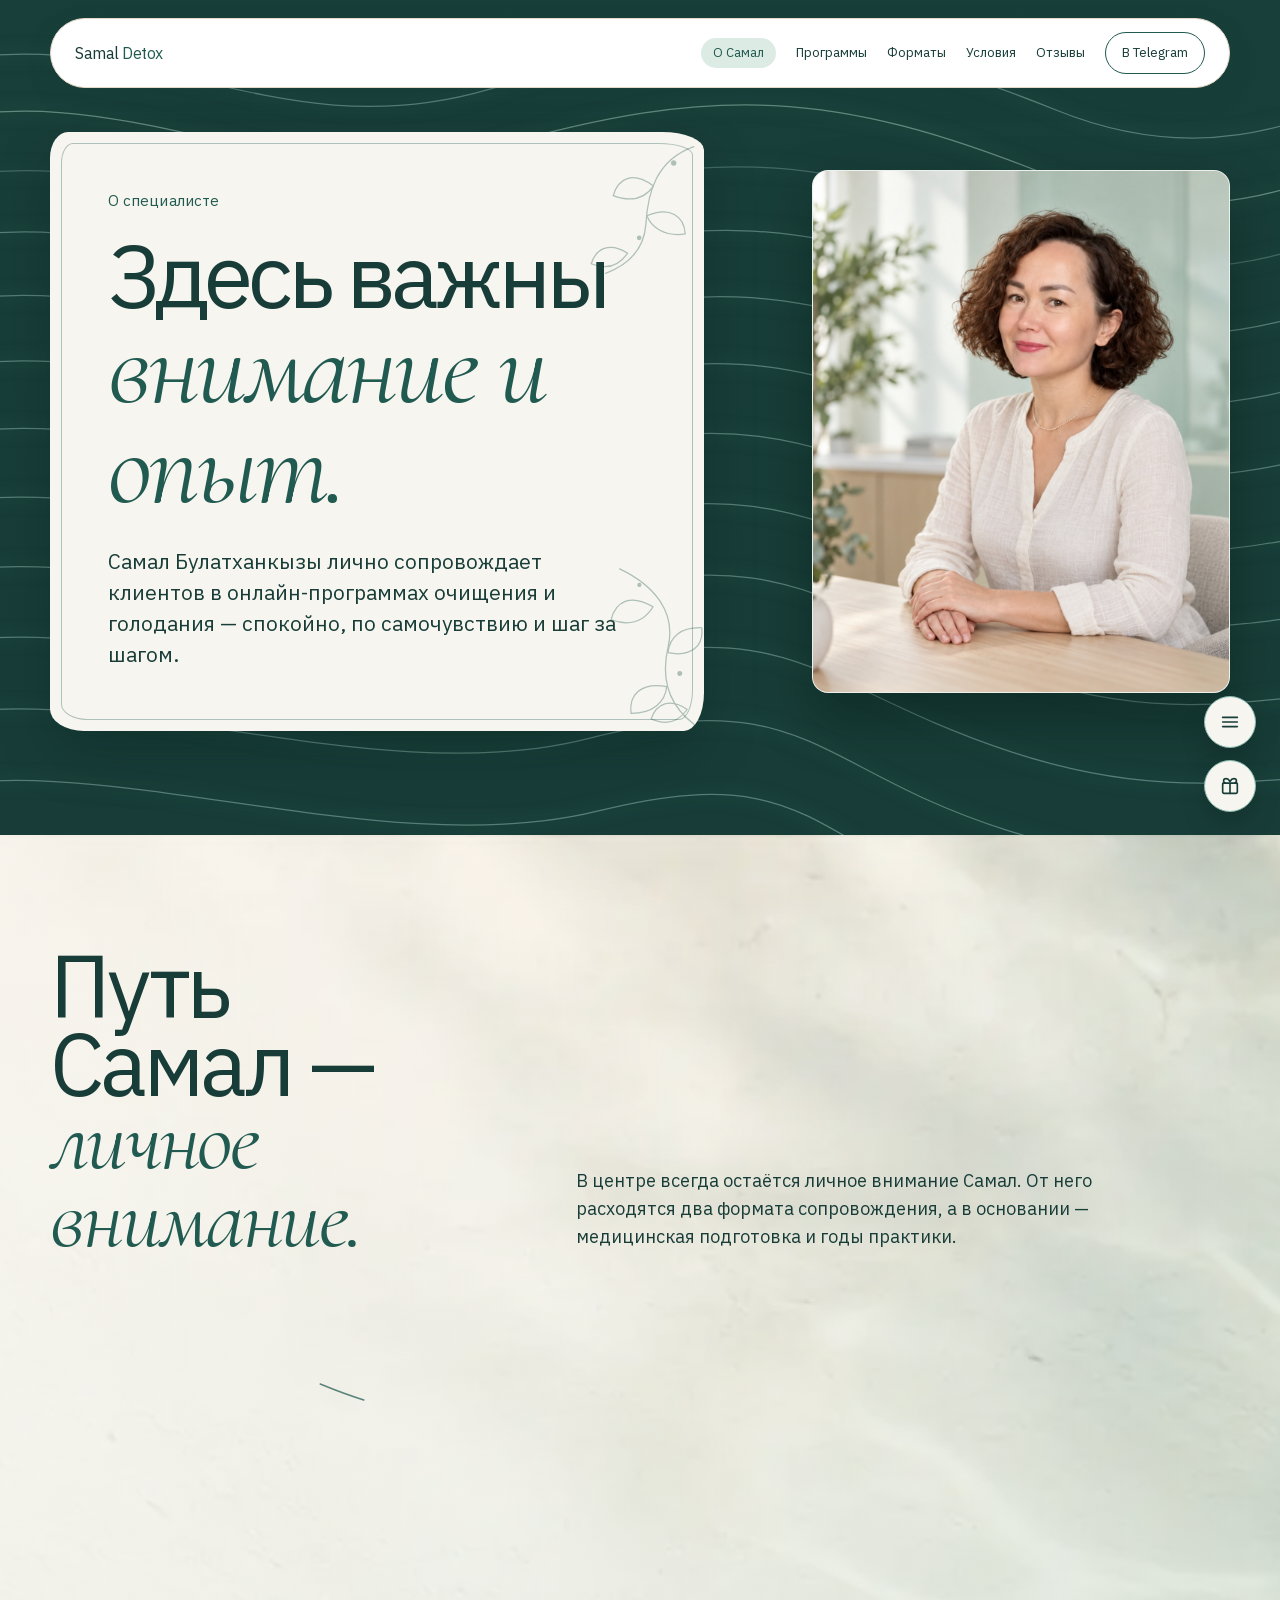
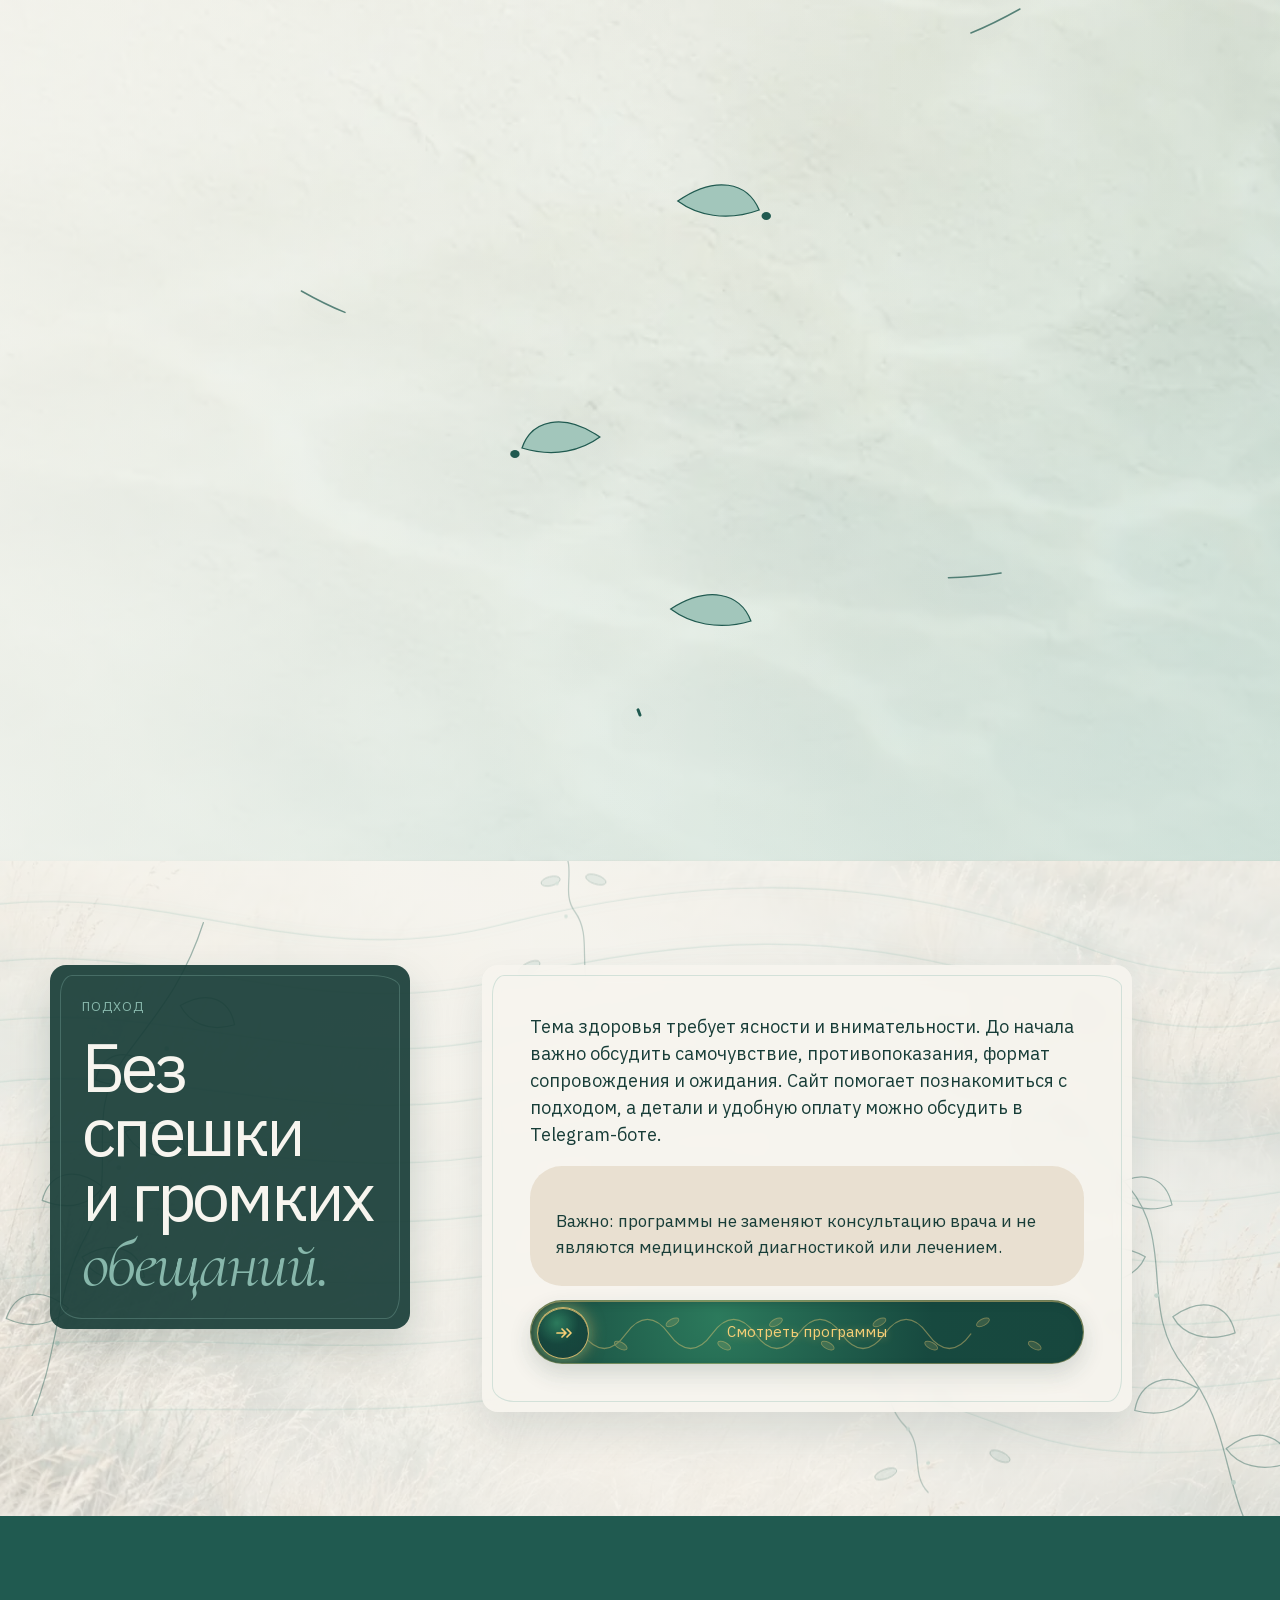
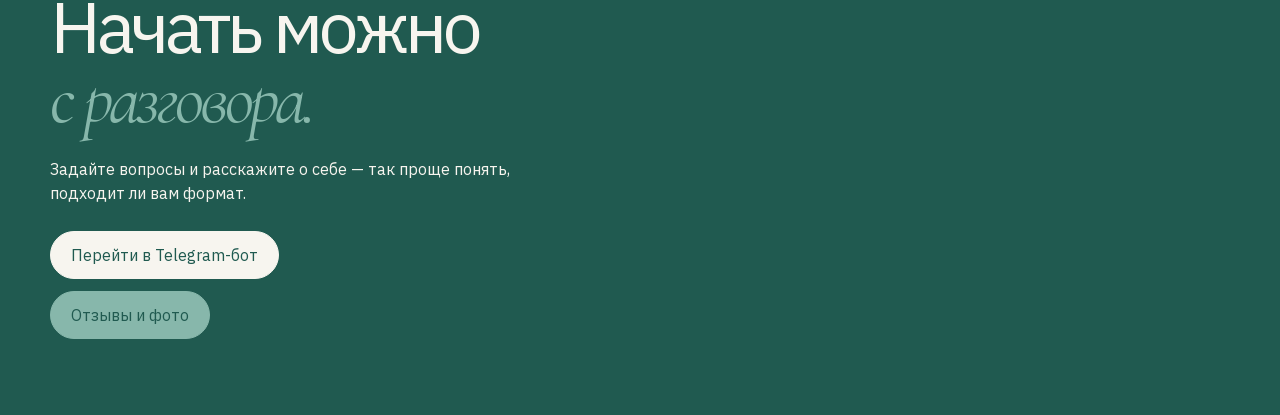
==== commit 48d484f0: "Add lead-magnet gift popup, fix fixed-header jank on program pages, compress oversized images - Shak" ====
--- a/about.html
+++ b/about.html
@@ -11,7 +11,7 @@
     :root{--primary:#205A50;--eucalyptus:#87B7AB;--mist:#DDEBE5;--cream:#F7F5EF;--sand:#E4D9C8;--ink:#183D38;--content:min(1180px,calc(100% - 40px));--card:32px;--pill:999px}
     *{box-sizing:border-box}html{scroll-behavior:smooth;scrollbar-width:none}html::-webkit-scrollbar{display:none}body{margin:0;background:var(--cream);color:var(--ink);font:16px/1.5 Plex,system-ui,sans-serif}a{color:inherit}img{display:block;max-width:100%}a:focus-visible,button:focus-visible{outline:3px solid var(--eucalyptus);outline-offset:4px}.shell{width:var(--content);margin:auto}.skip{position:absolute;top:-80px;left:16px;padding:12px 16px;background:var(--primary);color:var(--cream);z-index:3}.skip:focus{top:16px}.header{display:flex;align-items:center;justify-content:space-between;min-height:76px;border-bottom:1px solid var(--sand)}.wordmark{font-weight:700;letter-spacing:-.03em;text-decoration:none}.wordmark span{color:var(--primary)}nav{display:flex;align-items:center;gap:20px;font-size:13px}nav a{text-decoration:none}nav a:not(.button):hover{text-decoration:underline;text-underline-offset:4px}.nav-current{padding:5px 12px;border-radius:var(--pill);background:var(--mist);color:var(--primary);font-weight:700}.button{display:inline-flex;align-items:center;justify-content:center;min-height:48px;padding:0 20px;border:1px solid var(--primary);border-radius:var(--pill);font:inherit;font-weight:700;text-decoration:none}.button:hover{background:var(--primary);color:var(--cream)}.button-primary{background:var(--primary);color:var(--cream)}.eyebrow{margin:0 0 18px;color:var(--primary);font-size:13px;font-weight:700;letter-spacing:.08em;text-transform:uppercase}.hero{display:grid;gap:34px;padding:64px 0 88px}.hero h1{max-width:730px;margin:0 0 24px;font-size:clamp(48px,12vw,104px);line-height:.9;letter-spacing:-.06em}.hero h1 em,.section h2 em{font-family:Cormorant,Georgia,serif;font-weight:400;color:var(--primary);letter-spacing:-.03em}.hero h1 em{font-size:1.22em}.lead{max-width:620px;margin:0;font-size:20px;line-height:1.4}.portrait{overflow:hidden;max-width:520px;margin-left:auto;border-radius:48% 48% 28px 28px;background:var(--eucalyptus);border:8px solid var(--cream);box-shadow:0 20px 40px rgba(24,61,56,.12)}.portrait img{width:100%;aspect-ratio:1122/1402;object-fit:cover;object-position:center top}.section{padding:76px 0;border-top:1px solid var(--sand)}.section-grid{display:grid;gap:32px}.section h2{margin:0;font-size:clamp(38px,8vw,68px);line-height:.95;letter-spacing:-.055em}.copy{max-width:650px;font-size:18px}.facts{display:grid;gap:12px;margin:28px 0 0;padding:0;list-style:none}.fact{padding:20px;background:var(--mist);border-radius:var(--card);border:1px solid var(--eucalyptus)}.fact strong{display:block;margin-bottom:4px;font-size:24px;color:var(--primary)}.note{padding:26px;background:var(--sand);border-radius:var(--card);font-size:17px}.note p:last-child{margin-bottom:0}.cta{padding:76px 0;background:var(--primary);color:var(--cream)}.cta h2{max-width:700px;margin:0 0 24px;font-size:clamp(40px,8vw,72px);line-height:.95;letter-spacing:-.055em}.cta h2 em{font-family:Cormorant,Georgia,serif;font-weight:400;color:var(--eucalyptus)}.cta p{max-width:480px}.cta .button{background:var(--cream);color:var(--primary);border-color:var(--cream)}footer{display:flex;justify-content:space-between;gap:20px;padding:24px 0 34px;font-size:13px}footer p{margin:0;color:var(--primary)}.back-to-top{position:fixed;right:24px;bottom:24px;z-index:9;display:grid;place-items:center;width:52px;height:52px;padding:0;border:1px solid var(--eucalyptus);border-radius:50%;background:var(--ink);color:var(--cream);box-shadow:0 12px 26px color-mix(in srgb,var(--ink) 22%,transparent);opacity:0;visibility:hidden;transform:translateY(8px);transition:opacity .2s ease,visibility .2s ease,transform .2s ease,background .18s ease;cursor:pointer}.back-to-top.is-visible{opacity:1;visibility:visible;transform:translateY(0)}.back-to-top:hover{background:var(--primary);color:var(--cream);transform:translateY(-2px)}.back-to-top svg{width:20px;height:20px;fill:none;stroke:currentColor;stroke-width:1.8;stroke-linecap:round;stroke-linejoin:round}@media(max-width:759px){.back-to-top{right:16px;bottom:16px}}@media(prefers-reduced-motion:reduce){.back-to-top{transition:none}}
     @media(min-width:760px){:root{--content:min(1180px,calc(100% - 80px))}.hero{grid-template-columns:1.05fr .95fr;align-items:center;min-height:680px}.section{padding:104px 0}.section-grid{grid-template-columns:.65fr 1.35fr;gap:72px}.section-heading{position:sticky;top:28px;align-self:start}.facts{grid-template-columns:repeat(3,1fr)}.fact{min-height:150px}}
-    @media(max-width:520px){nav{gap:9px}nav a:not(.button){display:none}.header{min-height:68px}.hero{padding:48px 0 70px}.lead{font-size:18px}.portrait{margin:0 8% 0 0}footer{display:block}footer p+p{margin-top:8px}}
+    @media(max-width:520px){.header nav{gap:9px}.header nav a:not(.button){display:none}.header{min-height:68px}.hero{padding:48px 0 70px}.lead{font-size:18px}.portrait{margin:0 8% 0 0}footer{display:block}footer p+p{margin-top:8px}}
     @media(prefers-reduced-motion:reduce){html{scroll-behavior:auto}}
   </style>
 <style>
@@ -200,6 +200,7 @@
   .group-dialog{width:min(760px,calc(100% - 40px));max-height:min(820px,calc(100dvh - 48px));padding:0;border:0;background:transparent;color:var(--ink);overflow:visible;outline:none}
   .group-dialog:focus,.group-dialog:focus-visible{outline:none}
   .group-dialog::backdrop{background:color-mix(in srgb,var(--ink) 72%,transparent);backdrop-filter:blur(7px);opacity:0;transition:opacity 250ms cubic-bezier(.23,1,.32,1)}
+  @media(max-width:760px){.group-dialog::backdrop{-webkit-backdrop-filter:none;backdrop-filter:none}}
   .group-dialog[open]::backdrop{opacity:1}
   .group-dialog-surface{position:relative;max-height:inherit;overflow:auto;scrollbar-width:none;-ms-overflow-style:none;padding:clamp(30px,6vw,60px);border:1px solid color-mix(in srgb,var(--cream) 62%,transparent);border-radius:24px 54px 28px 48px / 38px 26px 50px 30px;background:var(--cream);box-shadow:0 28px 72px color-mix(in srgb,var(--ink) 45%,transparent);opacity:1;transform:scale(1);transition:opacity 250ms cubic-bezier(.23,1,.32,1),transform 250ms cubic-bezier(.23,1,.32,1)}
   .group-dialog-surface::-webkit-scrollbar{display:none;width:0!important;height:0!important}
@@ -224,6 +225,31 @@
   .group-option li{position:relative;padding-left:19px;line-height:1.5}
   .group-option li::before{content:"";position:absolute;left:0;top:.62em;width:7px;height:7px;border:1px solid var(--primary);border-radius:50%;background:var(--eucalyptus)}
   .group-option p:not(.group-option-lead){margin:14px 0 0;font-size:15px;line-height:1.55}
+  .online-course{margin:0 0 42px;padding:28px 30px 30px;border:1px solid var(--eucalyptus);border-radius:18px 34px 20px 28px;background:var(--mist)}
+  .online-course-head{display:flex;align-items:start;justify-content:space-between;gap:18px}
+  .online-course-label{margin:0 0 6px;color:var(--primary);font-size:13px;font-weight:700;letter-spacing:.08em;text-transform:uppercase}
+  .online-course h3{margin:0;font-size:clamp(27px,4vw,38px);line-height:1.05;letter-spacing:-.03em}
+  .online-course-price{flex:none;margin:3px 0 0;text-align:right;font-size:29px;font-weight:700;line-height:1.1;color:var(--primary);font-variant-numeric:tabular-nums}
+  .online-course-price span{display:block;margin-top:5px;color:var(--ink);font-size:13px;font-weight:400;line-height:1.35}
+  .online-course-summary{max-width:58ch;margin:20px 0 24px;font-size:16px;line-height:1.5}
+  .online-course-stages{display:grid;grid-template-columns:repeat(3,minmax(0,1fr));gap:10px;margin:0 0 24px;padding:0;list-style:none}
+  .online-course-stages li{min-width:0;padding:16px;border:1px solid color-mix(in srgb,var(--primary) 20%,transparent);border-radius:12px;background:var(--cream)}
+  .online-course-stages svg{display:block;width:27px;height:27px;margin-bottom:12px;fill:none;stroke:var(--primary);stroke-width:1.7;stroke-linecap:round;stroke-linejoin:round}
+  .online-course-stages strong,.online-course-stages span{display:block}
+  .online-course-stages strong{font-size:17px;line-height:1.25}
+  .online-course-stages span{margin-top:3px;font-size:13px;line-height:1.4}
+  .online-course h4{margin:0 0 10px;font-size:13px;letter-spacing:.08em;text-transform:uppercase}
+  .online-course-includes{display:grid;grid-template-columns:repeat(2,minmax(0,1fr));gap:8px 22px;margin:0;padding:0;list-style:none}
+  .online-course-includes li{position:relative;padding-left:17px;font-size:14px;line-height:1.45}
+  .online-course-includes li::before{content:"";position:absolute;left:0;top:.58em;width:6px;height:6px;border-radius:50%;background:var(--primary)}
+  .online-course-note{margin:18px 0 0;font-size:14px;line-height:1.5}
+  .online-course-safety{margin:20px 0 0;padding-top:17px;border-top:1px solid color-mix(in srgb,var(--primary) 25%,transparent);font-size:13px;line-height:1.5}
+  .online-course-actions{display:flex;flex-wrap:wrap;align-items:center;gap:10px 20px;margin-top:23px}
+  .online-course-actions a{min-height:44px;display:inline-flex;align-items:center;font-size:14px;font-weight:700;text-underline-offset:4px}
+  .online-course-actions .button{background:var(--primary);color:var(--cream);text-decoration:none}
+  .offline-groups-title{margin:0 0 12px;font-size:clamp(29px,4vw,42px);line-height:1.05;letter-spacing:-.03em}
+  .offline-groups-title+.group-dialog-intro{margin:0 0 24px}
+  @media(max-width:560px){.online-course{padding:24px 20px}.online-course-head{display:block}.online-course-price{margin:16px 0 0;text-align:left}.online-course-stages{grid-template-columns:1fr}.online-course-stages li{display:grid;grid-template-columns:28px 1fr;gap:0 12px;align-items:center;padding:12px}.online-course-stages svg{grid-row:span 2;margin:0}.online-course-stages span{grid-column:2}.online-course-includes{grid-template-columns:1fr}}
   .group-dialog-vine{position:absolute;right:62px;top:22px;width:110px;height:96px;color:var(--eucalyptus);opacity:.75;pointer-events:none}
   .group-dialog-vine path{fill:none;stroke:currentColor;stroke-width:1.3;stroke-linecap:round;stroke-linejoin:round}
   .group-dialog-vine ellipse{fill:color-mix(in srgb,var(--eucalyptus) 44%,transparent);stroke:currentColor;stroke-width:1.1}
@@ -308,7 +334,7 @@
     .group-dialog::backdrop,.group-dialog-surface{transition-duration:160ms}
   }
 </style><style>
-.site-quick-menu{position:fixed;right:24px;bottom:88px;z-index:21}.quick-menu-toggle{display:grid;place-items:center;width:52px;height:52px;padding:0;border:1px solid #87B7AB;border-radius:50%;background:#F7F5EF;color:#183D38;font:700 11px/1 Plex,system-ui,sans-serif;letter-spacing:.12em;text-transform:uppercase;box-shadow:0 12px 26px rgba(0,0,0,.18);cursor:pointer;transition:transform .18s ease,background .18s ease,color .18s ease}.quick-menu-toggle:hover,.quick-menu-toggle[aria-expanded="true"]{background:#87B7AB;color:#183D38;transform:translateY(-2px)}.quick-menu-toggle:focus-visible,.quick-menu-panel a:focus-visible{outline:3px solid #87B7AB;outline-offset:4px}.quick-menu-panel{position:absolute;right:0;bottom:64px;width:min(256px,calc(100vw - 32px));padding:10px;border:1px solid rgba(24,61,56,.18);border-radius:16px;background:#F7F5EF;box-shadow:0 18px 44px rgba(0,0,0,.22)}.quick-menu-panel[hidden]{display:none}.quick-menu-panel a{display:flex;align-items:center;min-height:42px;padding:0 12px;border-radius:10px;color:#183D38;font:500 14px/1.3 Plex,system-ui,sans-serif;text-decoration:none}.quick-menu-panel a:hover{background:#DDEBE5;color:#205A50}@media(max-width:760px){.site-quick-menu{right:16px;bottom:80px}.quick-menu-panel{bottom:62px}}@media(prefers-reduced-motion:reduce){.quick-menu-toggle{transition:none}}
+.site-quick-menu{position:fixed;right:24px;bottom:152px;z-index:21}.quick-menu-toggle{display:grid;place-items:center;width:52px;height:52px;padding:0;border:1px solid #87B7AB;border-radius:50%;background:#F7F5EF;color:#183D38;font:700 11px/1 Plex,system-ui,sans-serif;letter-spacing:.12em;text-transform:uppercase;box-shadow:0 12px 26px rgba(0,0,0,.18);cursor:pointer;transition:transform .18s ease,background .18s ease,color .18s ease}.quick-menu-toggle:hover,.quick-menu-toggle[aria-expanded="true"]{background:#87B7AB;color:#183D38;transform:translateY(-2px)}.quick-menu-toggle svg{width:22px;height:22px;fill:none;stroke:currentColor;stroke-width:1.8;stroke-linecap:round}.quick-menu-toggle:focus-visible,.quick-menu-panel a:focus-visible{outline:3px solid #87B7AB;outline-offset:4px}.quick-menu-panel{position:absolute;right:0;bottom:64px;width:min(256px,calc(100vw - 32px));padding:10px;border:1px solid rgba(24,61,56,.18);border-radius:16px;background:#F7F5EF;box-shadow:0 18px 44px rgba(0,0,0,.22)}.quick-menu-panel[hidden]{display:none}.quick-menu-panel a{display:flex;align-items:center;min-height:42px;padding:0 12px;border-radius:10px;color:#183D38;font:500 14px/1.3 Plex,system-ui,sans-serif;text-decoration:none}.quick-menu-panel a:hover{background:#DDEBE5;color:#205A50}.lead-magnet-fab{position:fixed;right:24px;bottom:88px;z-index:21;display:grid;place-items:center;width:52px;height:52px;padding:0;border:1px solid #87B7AB;border-radius:50%;background:#F7F5EF;color:#183D38;box-shadow:0 12px 26px rgba(0,0,0,.18);cursor:pointer;transition:transform .18s ease,background .18s ease,color .18s ease}.lead-magnet-fab:hover{background:#87B7AB;color:#183D38;transform:translateY(-2px)}.lead-magnet-fab svg{width:22px;height:22px;fill:none;stroke:currentColor;stroke-width:1.8;stroke-linecap:round;stroke-linejoin:round}.lead-magnet-fab:focus-visible{outline:3px solid #87B7AB;outline-offset:4px}@media(max-width:760px){.site-quick-menu{right:16px;bottom:144px}.quick-menu-panel{bottom:62px}.lead-magnet-fab{right:16px;bottom:80px}}@media(prefers-reduced-motion:reduce){.quick-menu-toggle,.lead-magnet-fab{transition:none}}
 </style><style>.about-final-actions{display:grid;justify-items:start;gap:12px;margin-top:26px}.cta .about-materials{border-color:var(--eucalyptus);background:var(--eucalyptus);color:var(--primary)}.cta .about-materials:hover{border-color:var(--cream);background:var(--cream);color:var(--primary);transform:translateY(-2px)}@media(max-width:520px){.about-final-actions{justify-items:stretch}.about-final-actions .button{width:100%}}.page-whirl{position:fixed;z-index:60;inset:0;display:grid;place-items:center;overflow:hidden;opacity:0;visibility:hidden;pointer-events:none;color:var(--eucalyptus)}
     .page-whirl-haze{position:absolute;inset:-12%;background:radial-gradient(circle at 50% 50%,color-mix(in srgb,var(--primary) 76%,transparent) 0 14%,color-mix(in srgb,var(--ink) 88%,transparent) 48%,color-mix(in srgb,var(--ink) 96%,transparent) 74%);opacity:0}
     .page-whirl-stage{position:absolute;left:50%;top:50%;width:min(134vmax,1480px);aspect-ratio:1;transform:translate(-50%,-50%) scale(.28) rotate(-34deg);transform-origin:center;filter:drop-shadow(0 0 14px color-mix(in srgb,var(--eucalyptus) 88%,transparent)) drop-shadow(0 0 34px color-mix(in srgb,var(--primary) 72%,transparent));will-change:transform,opacity}
@@ -342,17 +368,60 @@
   @media(min-width:1100px){[data-od-id="site-header"]{width:min(1180px,calc(100% - 80px))}}
   @media(max-width:759px){[data-od-id="main-navigation"] a:not([data-od-id="nav-telegram"]),[data-od-id="main-navigation"] .nav-current{display:none}}
   @media(max-width:480px){[data-od-id="site-header"]{min-height:62px;padding:10px 16px}[data-od-id="main-navigation"]{gap:8px}[data-od-id="main-navigation"] [data-od-id="nav-telegram"]{padding:10px 12px}}
-</style></head>
+  [data-od-id="site-header"]{position:absolute;top:18px;left:50%;z-index:30;transform:translateX(-50%);background:#fff;border:1px solid var(--sand);border-radius:999px;box-shadow:0 10px 28px color-mix(in srgb,var(--ink) 12%,transparent)}
+  #main-content [data-od-id="about-hero"]{padding-top:132px}
+  @media(max-width:759px){#main-content [data-od-id="about-hero"]{padding-top:112px}}
+  @media(max-width:480px){[data-od-id="site-header"]{top:12px}}
+</style><style>
+    /* ===== Lead magnet: shake-the-tree popup ===== */
+    .lead-magnet{padding:0;border:0;border-radius:36px;max-width:min(440px,92vw);max-height:min(680px,calc(100dvh - 32px));overflow-y:auto;overflow-x:hidden;overscroll-behavior:contain;background:#F7F5EF;color:#183D38;box-shadow:0 30px 70px color-mix(in srgb,#183D38 44%,transparent);opacity:0;transform:scale(.94) translateY(14px);transition:opacity .26s ease,transform .3s cubic-bezier(.22,1,.36,1),overlay .3s allow-discrete,display .3s allow-discrete}
+    .lead-magnet[open]{opacity:1;transform:scale(1) translateY(0)}
+    @starting-style{.lead-magnet[open]{opacity:0;transform:scale(.94) translateY(14px)}}
+    .lead-magnet::backdrop{background:color-mix(in srgb,#183D38 58%,transparent);-webkit-backdrop-filter:blur(10px);backdrop-filter:blur(10px);opacity:0;transition:opacity .3s ease,overlay .3s allow-discrete,display .3s allow-discrete}
+    .lead-magnet[open]::backdrop{opacity:1}
+    @starting-style{.lead-magnet[open]::backdrop{opacity:0}}
+    .lead-magnet-inner{position:relative;padding:34px 28px 30px;text-align:center}
+    .lead-magnet-close{position:absolute;top:14px;right:14px;z-index:6;width:36px;height:36px;border:1px solid color-mix(in srgb,#205A50 35%,transparent);border-radius:50%;background:#F7F5EF;color:#205A50;font:22px/1 Plex,system-ui,sans-serif;cursor:pointer;transition:transform 160ms cubic-bezier(.23,1,.32,1),background 160ms ease}
+    .lead-magnet-close:hover{transform:rotate(90deg);background:#DDEBE5}
+    .lead-magnet h3{margin:0 0 10px;font-size:25px;line-height:1.18;letter-spacing:-.02em;padding-right:6px}
+    .lead-magnet h3 em{font-family:"Cormorant",Georgia,serif;font-style:italic;font-weight:400;letter-spacing:-.02em;font-size:1.18em;color:#205A50}
+    .lead-magnet-lead{margin:0 auto;max-width:29ch;font-size:14px;line-height:1.5;color:color-mix(in srgb,#183D38 78%,transparent)}
+    .lead-magnet-scene{position:relative;margin:18px 0 0;padding:18px 0 16px;border-radius:28px;background:#101f35;box-shadow:inset 0 0 0 1px rgba(255,255,255,.08),0 18px 34px color-mix(in srgb,#183D38 22%,transparent);overflow:hidden}
+    .lead-magnet-moon{position:absolute;top:14px;right:20px;width:34px;height:34px}
+    .lead-magnet-tree{position:relative;width:250px;height:196px;margin:0 auto;touch-action:none;cursor:grab}
+    .lead-magnet-tree:active{cursor:grabbing}
+    .lead-magnet-tree-art{position:absolute;inset:0;width:100%;height:100%;overflow:visible}
+    .lead-magnet-leaf-a{fill:#87B7AB}
+    .lead-magnet-leaf-b{fill:#205A50}
+    .lead-magnet-canopy{transform-origin:120px 130px;transition:transform .1s ease}
+    .lead-magnet-tree.is-shaking .lead-magnet-canopy{animation:lead-tree-sway .16s ease-in-out infinite}
+    .lead-magnet-fruit{position:absolute;width:16px;height:16px;border-radius:50%;background:radial-gradient(circle at 32% 28%,#ffcf8a,#e08a2e 62%,#b8631a);box-shadow:0 3px 5px rgba(0,0,0,.45)}
+    .lead-magnet-tree.is-shaking .lead-magnet-fruit{animation:lead-fruit-jitter .16s ease-in-out infinite}
+    @keyframes lead-fruit-jitter{0%,100%{transform:translate(0,0) rotate(0deg)}25%{transform:translate(1.5px,-1px) rotate(-7deg)}50%{transform:translate(-1.5px,1px) rotate(6deg)}75%{transform:translate(1px,1.5px) rotate(-5deg)}}
+    @keyframes lead-tree-sway{0%,100%{transform:rotate(0deg)}50%{transform:rotate(1.6deg)}}
+    .lead-magnet-fruit.is-falling{transition:transform .6s cubic-bezier(.4,.1,.7,.9),opacity .45s ease .3s;transform:translate(var(--fx,0),150px) rotate(220deg);opacity:0}
+    .lead-magnet-hint{position:relative;z-index:1;margin:6px 0 0;color:#e8c98a;font-size:12px;font-weight:700;letter-spacing:.08em;text-transform:uppercase;opacity:1;visibility:visible;animation:lead-hint-pulse 1.6s ease-in-out infinite;transition:opacity .2s ease}
+    .lead-magnet-hint.is-hidden{opacity:0;visibility:hidden;animation:none}
+    @keyframes lead-hint-pulse{0%,100%{opacity:.55}50%{opacity:1}}
+    .lead-magnet-cta{display:inline-flex;align-items:center;justify-content:center;min-height:48px;margin-top:18px;padding:0 26px;border:0;border-radius:999px;background:#205A50;color:#F7F5EF;font:700 15px/1 Plex,system-ui,sans-serif;cursor:pointer;opacity:0;visibility:hidden;transform:translateY(6px) scale(.96);pointer-events:none;transition:opacity .3s ease,transform .34s cubic-bezier(.34,1.56,.64,1),background .18s ease}
+    .lead-magnet-cta:hover{background:#183D38}
+    .lead-magnet-cta.is-visible{opacity:1;visibility:visible;transform:translateY(0) scale(1);pointer-events:auto}
+    .lead-magnet-note{position:fixed;left:50%;bottom:24px;z-index:130;transform:translate(-50%,8px);max-width:min(320px,calc(100% - 32px));padding:14px 18px;border-radius:999px;background:#183D38;color:#F7F5EF;font-size:14px;line-height:1.3;text-align:center;box-shadow:0 16px 30px rgba(0,0,0,.22);opacity:0;pointer-events:none;transition:opacity .2s ease,transform .2s ease}
+    .lead-magnet-note.is-visible{opacity:1;transform:translate(-50%,0)}
+    @media(prefers-reduced-motion:reduce){.lead-magnet,.lead-magnet::backdrop{transition:none}.lead-magnet-tree.is-shaking .lead-magnet-fruit,.lead-magnet-tree.is-shaking .lead-magnet-canopy{animation:none}.lead-magnet-hint{animation:none;transition:none}.lead-magnet-fruit.is-falling{transition:opacity .3s ease}.lead-magnet-cta{transition:opacity .2s ease}}
+    @media(max-width:480px){.lead-magnet-inner{padding:30px 20px 26px}.lead-magnet-scene{padding:16px 0 14px}.lead-magnet-tree{width:210px;height:164px}.lead-magnet-moon{width:28px;height:28px;top:12px;right:16px}}
+</style>
+</head>
 <body>
   <a class="skip" href="#main-content">К содержанию</a>
-  <header class="shell header" data-od-id="site-header"><a class="wordmark" href="index.html" data-od-id="wordmark">Samal <span>Detox</span></a><nav aria-label="Основная навигация" data-od-id="main-navigation"><a href="index.html#programs" data-od-id="nav-programs">Программы</a><span class="nav-current" data-od-id="nav-trust" aria-current="page">О Самал</span><a href="about.html?formats=1#formats" data-od-id="nav-formats">Форматы</a><a href="legal.html" data-od-id="nav-legal">Условия</a><a href="materials.html" data-od-id="nav-materials">Отзывы</a><a class="button" href="index.html#telegram" data-od-id="nav-telegram">В Telegram</a></nav></header>
+  <header class="shell header" data-od-id="site-header"><a class="wordmark" href="index.html" data-od-id="wordmark">Samal <span>Detox</span></a><nav aria-label="Основная навигация" data-od-id="main-navigation"><span class="nav-current" data-od-id="nav-trust" aria-current="page">О Самал</span><a href="index.html#programs" data-od-id="nav-programs">Программы</a><a href="about.html?formats=1#formats" data-od-id="nav-formats">Форматы</a><a href="legal.html" data-od-id="nav-legal">Условия</a><a href="materials.html" data-od-id="nav-materials">Отзывы</a><a class="button" href="index.html#telegram" data-od-id="nav-telegram">В Telegram</a></nav></header>
   <main id="main-content">
-    <section class="shell hero" data-od-id="about-hero"><svg class="about-hero-lines" viewBox="0 0 1600 820" preserveAspectRatio="none" aria-hidden="true" focusable="false"><path d="M-120 70C160 5 330 152 610 88S1050 22 1320 108s420-58 520-42"/><path d="M-120 126C155 62 348 205 620 144s424-56 690 28 414-52 530-34"/><path d="M-120 184C150 121 362 261 632 201s408-47 672 34 409-46 536-28"/><path d="M-120 244C145 182 375 320 644 260s394-37 654 41 402-40 542-20"/><path d="M-120 306C140 245 388 381 657 322s378-28 635 48 395-33 548-13"/><path d="M-120 370C135 310 400 444 670 385s362-18 616 55 390-26 554-6"/><path d="M-120 436C130 377 412 509 683 451s346-9 597 62 383-18 560 2"/><path d="M-120 503C125 445 424 576 696 518s330 1 579 69 377-10 565 10"/><path d="M-120 571C120 514 436 643 709 586s314 10 560 76 371-2 571 18"/><path d="M-120 640C115 584 448 711 722 655s298 20 542 83 365 6 576 26"/><path d="M-120 710C110 655 460 780 735 725s282 30 524 90 358 14 581 34"/><path d="M-120 780C105 726 472 850 748 796s266 40 506 97 352 22 586 42"/></svg><div class="about-hero-copy"><svg class="hero-vine hero-vine--top" viewBox="0 0 160 148" aria-hidden="true"><path d="M158 8C119 22 110 55 108 89c-2 27-18 42-42 51"/><path d="M116 49c-22-16-37-8-42 10 21 8 34 1 42-10Z"/><path d="M109 80c24-10 39 0 40 19-22 3-35-7-40-19Z"/><path d="M89 119c-19-12-33-5-38 11 17 7 29 2 38-11Z"/><circle cx="137" cy="25" r="2.8"/><circle cx="101" cy="103" r="2.4"/></svg><svg class="hero-vine hero-vine--bottom" viewBox="0 0 190 180" aria-hidden="true"><path d="M190 174C151 152 145 119 151 89 158 53 135 26 98 10"/><path d="M151 130c-27-4-39 10-36 29 23-1 35-13 36-29Z"/><path d="M151 95c25 4 37-9 34-27-22 0-33 11-34 27Z"/><path d="M134 48c-24-13-39-4-43 15 22 7 35-1 43-15Z"/><path d="M173 153c-18-12-32-5-37 11 17 7 29 1 37-11Z"/><circle cx="164" cy="116" r="2.6"/><circle cx="119" cy="26" r="2.2"/></svg><p class="about-hero-context">О специалисте</p><h1>Здесь важны<br><em>внимание и опыт.</em></h1><p class="lead">Самал Булатханкызы лично сопровождает клиентов в онлайн-программах очищения и голодания — спокойно, по самочувствию и шаг за шагом.</p></div><figure class="about-portrait" data-od-id="about-portrait"><img src="assets/portraits/samal-consultation-v2.png" width="1122" height="1402" alt="Самал Булатханкызы в кабинете консультаций Samal Detox"></figure></section>
+    <section class="shell hero" data-od-id="about-hero"><svg class="about-hero-lines" viewBox="0 0 1600 820" preserveAspectRatio="none" aria-hidden="true" focusable="false"><path d="M-120 70C160 5 330 152 610 88S1050 22 1320 108s420-58 520-42"/><path d="M-120 126C155 62 348 205 620 144s424-56 690 28 414-52 530-34"/><path d="M-120 184C150 121 362 261 632 201s408-47 672 34 409-46 536-28"/><path d="M-120 244C145 182 375 320 644 260s394-37 654 41 402-40 542-20"/><path d="M-120 306C140 245 388 381 657 322s378-28 635 48 395-33 548-13"/><path d="M-120 370C135 310 400 444 670 385s362-18 616 55 390-26 554-6"/><path d="M-120 436C130 377 412 509 683 451s346-9 597 62 383-18 560 2"/><path d="M-120 503C125 445 424 576 696 518s330 1 579 69 377-10 565 10"/><path d="M-120 571C120 514 436 643 709 586s314 10 560 76 371-2 571 18"/><path d="M-120 640C115 584 448 711 722 655s298 20 542 83 365 6 576 26"/><path d="M-120 710C110 655 460 780 735 725s282 30 524 90 358 14 581 34"/><path d="M-120 780C105 726 472 850 748 796s266 40 506 97 352 22 586 42"/></svg><div class="about-hero-copy"><svg class="hero-vine hero-vine--top" viewBox="0 0 160 148" aria-hidden="true"><path d="M158 8C119 22 110 55 108 89c-2 27-18 42-42 51"/><path d="M116 49c-22-16-37-8-42 10 21 8 34 1 42-10Z"/><path d="M109 80c24-10 39 0 40 19-22 3-35-7-40-19Z"/><path d="M89 119c-19-12-33-5-38 11 17 7 29 2 38-11Z"/><circle cx="137" cy="25" r="2.8"/><circle cx="101" cy="103" r="2.4"/></svg><svg class="hero-vine hero-vine--bottom" viewBox="0 0 190 180" aria-hidden="true"><path d="M190 174C151 152 145 119 151 89 158 53 135 26 98 10"/><path d="M151 130c-27-4-39 10-36 29 23-1 35-13 36-29Z"/><path d="M151 95c25 4 37-9 34-27-22 0-33 11-34 27Z"/><path d="M134 48c-24-13-39-4-43 15 22 7 35-1 43-15Z"/><path d="M173 153c-18-12-32-5-37 11 17 7 29 1 37-11Z"/><circle cx="164" cy="116" r="2.6"/><circle cx="119" cy="26" r="2.2"/></svg><p class="about-hero-context">О специалисте</p><h1>Здесь важны<br><em>внимание и опыт.</em></h1><p class="lead">Самал Булатханкызы лично сопровождает клиентов в онлайн-программах очищения и голодания — спокойно, по самочувствию и шаг за шагом.</p></div><figure class="about-portrait" data-od-id="about-portrait"><img src="assets/portraits/samal-consultation-v2.jpg" width="1122" height="1402" alt="Самал Булатханкызы в кабинете консультаций Samal Detox"></figure></section>
     <section class="section formats-tree-section" id="formats" data-od-id="experience-section"><div class="shell"><div class="formats-intro" data-od-id="formats-intro"><h2>Путь Самал —<br><em>личное внимание.</em></h2><p>В центре всегда остаётся личное внимание Самал. От него расходятся два формата сопровождения, а в основании — медицинская подготовка и годы практики.</p></div><div class="format-tree" data-format-tree data-od-id="formats-tree"><svg class="tree-map tree-map--desktop" viewBox="0 0 1000 1040" preserveAspectRatio="none" aria-hidden="true"><path class="tree-line" data-grow-start="0" data-grow-end="0.88" pathLength="1" d="M500 18C468 122 540 185 500 292C462 394 540 474 500 582C462 684 532 770 498 872C480 926 487 984 500 1022"/><path class="tree-line tree-line--fine" data-grow-start="0.08" data-grow-end="0.30" pathLength="1" d="M493 145C432 129 391 117 337 119C296 120 264 108 229 91"/><path class="tree-line tree-line--fine" data-grow-start="0.30" data-grow-end="0.53" pathLength="1" d="M507 390C575 362 616 349 679 357C734 364 775 347 822 316"/><path class="tree-line tree-line--fine" data-grow-start="0.53" data-grow-end="0.75" pathLength="1" d="M493 659C435 635 395 623 343 632C292 641 255 626 213 598"/><path class="tree-line tree-line--fine" data-grow-start="0.71" data-grow-end="0.97" pathLength="1" d="M503 842C561 824 611 826 657 855C702 883 744 891 806 880"/><g class="tree-leaf"><path d="M462 231C431 206 405 213 397 241C425 252 449 244 462 231Z"/><circle cx="391" cy="247" r="4"/></g><g class="tree-leaf"><path d="M532 508C564 482 591 489 601 517C573 529 548 522 532 508Z"/><circle cx="607" cy="523" r="4"/></g><g class="tree-leaf"><path d="M466 744C435 719 408 727 400 755C428 765 451 757 466 744Z"/><circle cx="394" cy="761" r="4"/></g><g class="tree-leaf"><path d="M526 916C558 892 585 900 594 928C566 938 542 930 526 916Z"/></g></svg><svg class="tree-map tree-map--mobile" viewBox="0 0 360 930" preserveAspectRatio="none" aria-hidden="true"><path class="tree-line" data-grow-start="0" data-grow-end="0.94" pathLength="1" d="M70 8C152 66 270 78 234 174C198 270 80 276 126 384C168 484 294 492 238 606C184 716 80 714 130 818C168 884 250 886 292 924"/><path class="tree-line tree-line--fine" data-grow-start="0.10" data-grow-end="0.30" pathLength="1" d="M224 165C272 151 305 133 330 102"/><path class="tree-line tree-line--fine" data-grow-start="0.32" data-grow-end="0.54" pathLength="1" d="M134 372C88 358 52 341 24 309"/><path class="tree-line tree-line--fine" data-grow-start="0.57" data-grow-end="0.77" pathLength="1" d="M240 598C286 576 316 553 341 520"/><g class="tree-leaf"><path d="M197 151C171 126 149 136 146 160C170 170 189 165 197 151Z"/></g><g class="tree-leaf"><path d="M143 376C117 351 94 360 92 384C117 393 136 389 143 376Z"/></g><g class="tree-leaf"><path d="M248 602C276 580 297 592 297 615C273 622 256 616 248 602Z"/></g></svg>
 <article class="tree-node tree-node--identity" data-reveal-start="0.08" data-reveal-end="0.30" data-od-id="tree-who"><h3>Самал Булатханкызы</h3><p>Основательница и лицо Samal Detox. Она сама ведёт клиента все дни программы — внимательно, спокойно и по самочувствию.</p></article>
 <article class="tree-node tree-node--individual" data-reveal-start="0.31" data-reveal-end="0.54" data-od-id="tree-individual"><h3>Индивидуально</h3><p>Основной формат — онлайн-сопровождение: вопросы, наблюдение за самочувствием и понятный следующий шаг на каждом этапе.</p></article>
-<article class="tree-node tree-node--group" data-reveal-start="0.54" data-reveal-end="0.76" data-od-id="tree-group"><h3>В группе</h3><p>Для совместного прохождения возможны выездные групповые программы с тем же личным вниманием к процессу.</p><div class="group-trigger-wrap"><button class="group-details-trigger" type="button" aria-label="Подробнее о выездных офлайн-группах" aria-controls="group-dialog" data-od-id="group-details-trigger"><span class="group-trigger-face"><svg viewBox="0 0 42 42" aria-hidden="true"><path d="M21 5c0 9-5 13-14 14 9 1 14 5 14 15 0-10 5-14 14-15-9-1-14-5-14-14Z"/><path d="M8 30c5-4 10-4 15 0M19 10c4 3 7 7 8 12"/><circle cx="21" cy="20" r="2.7"/></svg></span></button><span class="group-trigger-label" aria-hidden="true">Подробнее</span></div></article>
-<div class="tree-roots" data-reveal-start="0.73" data-reveal-end="0.96" data-od-id="tree-experience"><div class="tree-root"><strong>Образование</strong><span>Среднее специальное медицинское.</span></div><div class="tree-root"><strong>13+ лет</strong><span>Практики массажа и остеопатии.</span></div><div class="tree-root"><strong>Около 6 лет</strong><span>Сопровождения программ очищения и голодания.</span></div></div></div></div></section>
+<article class="tree-node tree-node--group" data-reveal-start="0.54" data-reveal-end="0.76" data-od-id="tree-group"><h3>В группе</h3><p>Групповые программы можно пройти онлайн или вживую: регулярный курс 7/7 и выездные офлайн-группы.</p><div class="group-trigger-wrap"><button class="group-details-trigger" type="button" aria-label="Подробнее о групповых форматах" aria-controls="group-dialog" data-od-id="group-details-trigger"><span class="group-trigger-face"><svg viewBox="0 0 42 42" aria-hidden="true"><path d="M21 5c0 9-5 13-14 14 9 1 14 5 14 15 0-10 5-14 14-15-9-1-14-5-14-14Z"/><path d="M8 30c5-4 10-4 15 0M19 10c4 3 7 7 8 12"/><circle cx="21" cy="20" r="2.7"/></svg></span></button><span class="group-trigger-label" aria-hidden="true">Подробнее</span></div></article>
+<div class="tree-roots" data-reveal-start="0.73" data-reveal-end="0.96" data-od-id="tree-experience"><div class="tree-root"><strong>Образование</strong><span>Среднее специальное медицинское.</span></div><div class="tree-root"><strong>13+ лет</strong><span>Практики массажа и остеопатии.</span></div><div class="tree-root"><strong>Более трех лет</strong><span>Сопровождения программ очищения и голодания.</span></div></div></div></div></section>
     <section class="section" data-od-id="approach-section">
 <svg class="approach-waves" data-depth="0.35" viewBox="0 0 1440 700" preserveAspectRatio="none" aria-hidden="true"><path d="M-80 65C160 6 322 132 562 74s437-55 659 24 355-42 438-20"/><path d="M-80 126C158 68 329 188 570 132s424-51 640 25 354-40 440-16"/><path d="M-80 189C156 132 337 246 579 191s411-46 621 27 352-36 446-12"/><path d="M-80 255C154 199 345 305 588 251s398-42 602 29 350-33 452-8"/><path d="M-80 323C152 268 353 365 597 312s385-37 583 32 348-28 458-4"/><path d="M-80 393C150 339 361 426 606 374s372-32 564 35 346-24 464 0"/><path d="M-80 466C148 413 369 489 615 438s359-27 545 38 344-20 470 4"/><path d="M-80 540C146 488 377 553 624 503s346-22 526 41 342-16 476 8"/><path d="M-80 616C144 565 385 618 633 569s333-17 507 44 340-12 482 12"/></svg>
 <svg class="approach-vine approach-vine--left" data-depth="0.6" viewBox="0 0 320 640" aria-hidden="true"><path d="M38 650C78 562 68 490 111 412c43-77-7-146 47-221 35-49 73-88 99-169"/><path d="M88 505c-36-29-67-20-78 13 34 15 62 6 78-13Z"/><path d="M105 441c40-24 71-10 78 25-39 12-67-3-78-25Z"/><path d="M131 353c-36-28-67-17-76 17 35 14 63 4 76-17Z"/><path d="M159 284c40-23 70-8 76 27-38 11-66-5-76-27Z"/><path d="M192 202c-34-26-62-15-70 17 32 13 58 3 70-17Z"/><path d="M228 126c36-21 62-7 68 24-33 10-57-3-68-24Z"/><circle cx="74" cy="549" r="3"/><circle cx="151" cy="329" r="3"/><circle cx="211" cy="180" r="3"/></svg>
@@ -402,8 +471,24 @@
     <div class="group-dialog-surface">
       <button class="group-dialog-close" type="button" aria-label="Закрыть" data-od-id="group-dialog-close">×</button>
       <svg class="group-dialog-vine" viewBox="0 0 120 106" aria-hidden="true"><path d="M116 8C86 18 79 43 80 67c1 18-11 27-27 32"/><ellipse cx="84" cy="33" rx="14" ry="6" transform="rotate(-26 84 33)"/><ellipse cx="73" cy="57" rx="12" ry="5" transform="rotate(22 73 57)"/><ellipse cx="53" cy="90" rx="11" ry="5" transform="rotate(-30 53 90)"/></svg>
-      <p class="group-dialog-kicker">Выездные программы</p>
-      <h2 id="group-dialog-title">Оффлайн<br><em>группы с Самал.</em></h2>
+      <p class="group-dialog-kicker">Форматы участия</p>
+      <h2 id="group-dialog-title">Программы<br><em>в группе.</em></h2>
+      <p class="group-dialog-intro">Онлайн-курс 7/7 можно пройти из любого города. Выездные офлайн-группы — отдельный формат трёхдневного очищения с Самал на месте.</p>
+      <section class="online-course" data-od-id="online-group-7-7" aria-labelledby="online-course-title">
+        <div class="online-course-head"><div><p class="online-course-label">Регулярный онлайн-набор</p><h3 id="online-course-title" data-od-id="online-course-title">Групповой курс 7/7</h3></div><p class="online-course-price">60 000 ₸<span>Индивидуальный формат — 120 000 ₸</span></p></div>
+        <p class="online-course-summary">21 день: семь дней на отварах и воде, семь дней на свежевыжатых соках и семь дней постепенного выхода на растительном питании. Перед основными этапами — мягкая подготовка. Присоединиться к группе можно в удобное время.</p>
+        <ol class="online-course-stages" aria-label="Этапы курса">
+          <li><svg viewBox="0 0 32 32" aria-hidden="true"><path d="M5 13h18v10a7 7 0 0 1-7 7h-4a7 7 0 0 1-7-7V13Zm18 2h3a4 4 0 0 1 0 8h-3M10 8c-2-2 1-3 0-5m7 5c-2-2 1-3 0-5"/></svg><strong>7 дней</strong><span>Отвары и вода</span></li>
+          <li><svg viewBox="0 0 32 32" aria-hidden="true"><path d="M8 5h16l-2 22H10L8 5Zm2 7h12M12 27h8M17 10c0-3 2-5 5-6"/></svg><strong>7 дней</strong><span>Свежевыжатые соки</span></li>
+          <li><svg viewBox="0 0 32 32" aria-hidden="true"><path d="M4 23c2 5 6 7 12 7s10-2 12-7H4Zm2-3h20M16 19c-1-7 2-11 9-12-1 7-4 10-9 12Zm-1-3c-4-1-6-4-6-9 5 1 7 4 6 9Z"/></svg><strong>7 дней</strong><span>Постепенный выход</span></li>
+        </ol>
+        <h4>Что входит</h4>
+        <ul class="online-course-includes"><li>Пошаговые инструкции и рекомендации для каждого этапа.</li><li>Групповой чат для вопросов, обратной связи и информационный Telegram-канал.</li><li>Сопровождение при сложностях и корректировка отваров при необходимости.</li><li>Онлайн-тренировки, самомассаж, рекомендации по выходу и примерное меню.</li></ul>
+        <p class="online-course-note">Продукты для отваров, соков и питания на выходе участники организуют самостоятельно. После курса инструкции остаются у вас для самостоятельного прохождения программы.</p>
+        <p class="online-course-safety"><strong>Перед началом:</strong> программа не подходит при беременности и грудном вскармливании, недостаточной массе тела, некоторых онкологических и серьёзных сердечно-сосудистых заболеваниях, в период восстановления после операций и при обострении хронических заболеваний. Если есть сомнения, обсудите участие со специалистом.</p>
+        <div class="online-course-actions"><a class="button" href="index.html#telegram" data-od-id="online-course-contact">Узнать о программе</a><a href="programs/fasting-7-7.html" data-od-id="online-course-individual-link">Об индивидуальном 7/7 ↗</a></div>
+      </section>
+      <h3 class="offline-groups-title" data-od-id="offline-groups-title">Выездные офлайн-группы</h3>
       <p class="group-dialog-intro">Тот же формат сопровождения — 3-дневное антипаразитарное очищение — но группой и вживую: Самал проводит программу у вас в городе. Два варианта, с заранее понятными условиями.</p>
       <div class="group-options">
         <section class="group-option" data-od-id="mini-offline-group">
@@ -478,6 +563,7 @@
       var reduce=window.matchMedia('(prefers-reduced-motion: reduce)');
       var busy=false;
       var timers=[];
+      var returnFocus=null;
       if(!trigger||!dialog||!close||!surface)return;
       function later(callback,delay){var id=window.setTimeout(callback,delay);timers.push(id);return id;}
       function clearTimers(){timers.forEach(window.clearTimeout);timers=[];}
@@ -489,6 +575,7 @@
       }
       function openDialog(){
         if(busy||dialog.open)return;
+        returnFocus=document.activeElement;
         busy=true;
         surface.setAttribute('inert','');
         dialog.classList.add('is-entering');
@@ -506,11 +593,11 @@
         },reduce.matches?180:1450);
       }
       function closeDialog(){
-        if(busy||!dialog.open)return;
+        if(!dialog.open||dialog.classList.contains('is-closing'))return;
         busy=true;
-        surface.setAttribute('inert','');
+        if(reduce.matches){dialog.close();return;}
         beginTransition('close');
-        later(function(){dialog.close();},reduce.matches?180:1450);
+        later(function(){dialog.close();},1450);
       }
       trigger.addEventListener('click',openDialog);
       close.addEventListener('click',closeDialog);
@@ -521,7 +608,10 @@
         busy=false;
         surface.removeAttribute('inert');
         dialog.classList.remove('is-opening','is-closing','is-transitioning','is-entering');
-        trigger.focus({preventScroll:true});
+        if(returnFocus&&returnFocus!==document.body&&returnFocus.isConnected&&!returnFocus.closest('[hidden]')){
+          returnFocus.focus({preventScroll:true});
+        }
+        returnFocus=null;
       });
     })();
     (function(){
@@ -638,7 +728,7 @@
       metrics();
     })();
   </script>
-<nav class="site-quick-menu" aria-label="Быстрая навигация" data-od-id="quick-menu"><button class="quick-menu-toggle" type="button" aria-expanded="false" aria-controls="quick-menu-panel" data-od-id="quick-menu-toggle">Menu</button><div class="quick-menu-panel" id="quick-menu-panel" hidden><a href="index.html" data-od-id="quick-menu-home">Главная</a><a href="index.html#programs" data-od-id="quick-menu-programs">Программы</a><a href="about.html?formats=1#formats" data-od-id="quick-menu-formats">Форматы</a><a href="legal.html" data-od-id="quick-menu-legal">Условия и права</a><a href="materials.html" data-od-id="quick-menu-materials">Отзывы и фото</a><a href="index.html?faq=1#proof" data-od-id="quick-menu-faq">Частые вопросы</a><a href="index.html#telegram" data-od-id="quick-menu-telegram">Telegram-бот</a></div></nav><script>(function(){var menu=document.querySelector('[data-od-id="quick-menu"]');if(!menu)return;var toggle=menu.querySelector('[data-od-id="quick-menu-toggle"]');var panel=menu.querySelector('#quick-menu-panel');if(!toggle||!panel)return;function setOpen(open){toggle.setAttribute('aria-expanded',String(open));panel.hidden=!open}toggle.addEventListener('click',function(event){event.preventDefault();event.stopPropagation();setOpen(panel.hidden)});document.addEventListener('pointerdown',function(event){if(!menu.contains(event.target))setOpen(false)});document.addEventListener('keydown',function(event){if(event.key==='Escape')setOpen(false)})})();</script><script>(function(){if(!new URLSearchParams(location.search).has('formats'))return;var auto=true;try{history.replaceState(null,'',location.pathname+location.search);}catch(_){}if('scrollRestoration' in history){try{history.scrollRestoration='manual';}catch(_){}}window.scrollTo(0,0);var dialog=document.getElementById('group-dialog');var trigger=document.querySelector('.group-details-trigger');if(!dialog||!trigger)return;dialog.addEventListener('close',function(){if(!auto)return;auto=false;var target=document.getElementById('formats');if(target){try{target.scrollIntoView({behavior:'smooth',block:'start'});}catch(_){target.scrollIntoView();}}});function openNow(){trigger.click();}if(document.readyState==='loading'){document.addEventListener('DOMContentLoaded',openNow);}else{openNow();}})();</script><div class="page-whirl" aria-hidden="true" data-od-id="about-transition-whirl">
+<nav class="site-quick-menu" aria-label="Быстрая навигация" data-od-id="quick-menu"><button class="quick-menu-toggle" type="button" aria-expanded="false" aria-controls="quick-menu-panel" data-od-id="quick-menu-toggle" aria-label="Меню"><svg viewBox="0 0 24 24" aria-hidden="true"><path d="M4 7h16M4 12h16M4 17h16"/></svg></button><div class="quick-menu-panel" id="quick-menu-panel" hidden><a href="index.html" data-od-id="quick-menu-home">Главная</a><a href="index.html#programs" data-od-id="quick-menu-programs">Программы</a><a href="about.html?formats=1#formats" data-od-id="quick-menu-formats">Форматы</a><a href="legal.html" data-od-id="quick-menu-legal">Условия и права</a><a href="materials.html" data-od-id="quick-menu-materials">Отзывы и фото</a><a href="index.html?faq=1#proof" data-od-id="quick-menu-faq">Частые вопросы</a><a href="index.html#telegram" data-od-id="quick-menu-telegram">Telegram-бот</a></div></nav><script>(function(){var menu=document.querySelector('[data-od-id="quick-menu"]');if(!menu)return;var toggle=menu.querySelector('[data-od-id="quick-menu-toggle"]');var panel=menu.querySelector('#quick-menu-panel');if(!toggle||!panel)return;function setOpen(open){toggle.setAttribute('aria-expanded',String(open));panel.hidden=!open}toggle.addEventListener('click',function(event){event.preventDefault();event.stopPropagation();setOpen(panel.hidden)});document.addEventListener('pointerdown',function(event){if(!menu.contains(event.target))setOpen(false)});document.addEventListener('keydown',function(event){if(event.key==='Escape')setOpen(false)})})();</script><script>(function(){var params=new URLSearchParams(location.search);var fromLink=params.get('formats')==='1';var dialog=document.getElementById('group-dialog');var trigger=document.querySelector('.group-details-trigger');if(!dialog||!trigger)return;var scrollAfterClose=false;function scrollToFormats(){var target=document.getElementById('formats');if(target)window.scrollTo({top:target.getBoundingClientRect().top+window.scrollY,behavior:matchMedia('(prefers-reduced-motion: reduce)').matches?'auto':'smooth'});}dialog.addEventListener('close',function(){if(scrollAfterClose){scrollAfterClose=false;scrollToFormats();}});document.querySelectorAll('[data-od-id="nav-formats"],[data-od-id="quick-menu-formats"]').forEach(function(link){link.addEventListener('click',function(event){if(event.defaultPrevented||event.metaKey||event.ctrlKey||event.shiftKey||event.altKey||event.button!==0)return;event.preventDefault();scrollAfterClose=true;var menu=link.closest('.site-quick-menu');if(menu){var panel=menu.querySelector('#quick-menu-panel');var toggle=menu.querySelector('.quick-menu-toggle');if(panel)panel.hidden=true;if(toggle)toggle.setAttribute('aria-expanded','false');}trigger.click();});});if(!fromLink)return;params.delete('formats');try{history.replaceState(null,'',location.pathname+(params.toString()?'?'+params.toString():''));}catch(_){}window.scrollTo(0,0);scrollAfterClose=true;function openNow(){trigger.click();}if(document.readyState==='loading'){document.addEventListener('DOMContentLoaded',openNow,{once:true});}else{openNow();}})();</script><div class="page-whirl" aria-hidden="true" data-od-id="about-transition-whirl">
   <div class="page-whirl-haze"></div>
   <div class="page-whirl-stage">
     <svg viewBox="0 0 1000 1000">
@@ -672,5 +762,182 @@
       <ellipse class="page-whirl-petal" style="--petal-x:-25px;--petal-y:-306px;--petal-r:610deg" cx="500" cy="500" rx="19" ry="8"/>
     </svg>
   </div>
-</div><script>(function(){var link=document.querySelector('[data-od-id="about-materials"]');var whirl=document.querySelector('[data-od-id="about-transition-whirl"]');if(!link||!whirl)return;var reduce=window.matchMedia('(prefers-reduced-motion: reduce)');link.addEventListener('click',function(event){if(reduce.matches||event.defaultPrevented||event.metaKey||event.ctrlKey||event.shiftKey||event.altKey||event.button!==0)return;event.preventDefault();whirl.classList.add('is-active');window.setTimeout(function(){location.href=link.href},1450)})})();</script></body>
+</div><script>(function(){var link=document.querySelector('[data-od-id="about-materials"]');var whirl=document.querySelector('[data-od-id="about-transition-whirl"]');if(!link||!whirl)return;var reduce=window.matchMedia('(prefers-reduced-motion: reduce)');link.addEventListener('click',function(event){if(reduce.matches||event.defaultPrevented||event.metaKey||event.ctrlKey||event.shiftKey||event.altKey||event.button!==0)return;event.preventDefault();whirl.classList.add('is-active');window.setTimeout(function(){location.href=link.href},1450)})})();</script>
+<button class="lead-magnet-fab" type="button" aria-label="Открыть подарок" data-od-id="lead-magnet-fab"><svg viewBox="0 0 24 24" aria-hidden="true"><rect x="4" y="9" width="16" height="11" rx="1.4"/><path d="M4 9h16M12 9v11M8.2 9c-1.9 0-3.2-1.1-3.2-2.6C5 4.9 6.3 4 7.9 4c1.7 0 3 1.3 4.1 3.1M15.8 9c1.9 0 3.2-1.1 3.2-2.6C19 4.9 17.7 4 16.1 4c-1.7 0-3 1.3-4.1 3.1"/></svg></button>
+<dialog class="lead-magnet" id="lead-magnet-dialog" data-od-id="lead-magnet-dialog" aria-labelledby="lead-magnet-title"><div class="lead-magnet-inner"><button class="lead-magnet-close" type="button" aria-label="Закрыть" data-od-id="lead-magnet-close">×</button><h3 id="lead-magnet-title">Потряси дерево — <em>получи подарок</em></h3><p class="lead-magnet-lead">На телефоне — потряси сам телефон. За компьютером — потряси дерево мышкой.</p><div class="lead-magnet-scene"><svg class="lead-magnet-moon" viewBox="0 0 40 40" aria-hidden="true" focusable="false"><circle cx="20" cy="20" r="14" fill="#f2d999"/><circle cx="27" cy="14" r="12" fill="#101f35"/></svg><div class="lead-magnet-tree" data-od-id="lead-magnet-tree" role="button" tabindex="0" aria-label="Потрясти дерево"><svg class="lead-magnet-tree-art" viewBox="0 0 240 190" aria-hidden="true" focusable="false"><path d="M120 186c0-24 1-46 2-64" stroke="#9c7a52" stroke-width="8" stroke-linecap="round" fill="none"/><g class="lead-magnet-canopy"><circle class="lead-magnet-leaf-a" cx="120" cy="75" r="62"/><circle class="lead-magnet-leaf-a" cx="62" cy="90" r="44"/><circle class="lead-magnet-leaf-a" cx="178" cy="90" r="44"/><circle class="lead-magnet-leaf-a" cx="88" cy="38" r="36"/><circle class="lead-magnet-leaf-a" cx="152" cy="38" r="36"/><circle class="lead-magnet-leaf-a" cx="120" cy="118" r="40"/><circle class="lead-magnet-leaf-b" cx="95" cy="48" r="20"/><circle class="lead-magnet-leaf-b" cx="150" cy="52" r="18"/><circle class="lead-magnet-leaf-b" cx="68" cy="80" r="16"/><circle class="lead-magnet-leaf-b" cx="172" cy="80" r="16"/><circle class="lead-magnet-leaf-b" cx="120" cy="85" r="22"/><circle class="lead-magnet-leaf-b" cx="118" cy="30" r="14"/></g></svg><span class="lead-magnet-fruit" style="left:31%;top:42%;--fx:-18px"></span><span class="lead-magnet-fruit" style="left:58%;top:21%;--fx:14px"></span><span class="lead-magnet-fruit" style="left:40%;top:18%;--fx:-4px"></span><span class="lead-magnet-fruit" style="left:71%;top:39%;--fx:20px"></span><span class="lead-magnet-fruit" style="left:50%;top:58%;--fx:6px"></span><span class="lead-magnet-fruit" style="left:25%;top:32%;--fx:-22px"></span><span class="lead-magnet-fruit" style="left:77%;top:53%;--fx:16px"></span></div><p class="lead-magnet-hint" data-od-id="lead-magnet-hint">Тряси!</p></div><button type="button" class="lead-magnet-cta" data-od-id="lead-magnet-cta">Забери подарок</button></div></dialog>
+<div class="lead-magnet-note" role="status" aria-live="polite" data-od-id="lead-magnet-note">Telegram-бот скоро будет доступен</div>
+<script>
+(function(){
+  var dialog=document.querySelector('[data-od-id="lead-magnet-dialog"]');
+  if(!dialog||typeof dialog.showModal!=='function')return;
+  var fab=document.querySelector('[data-od-id="lead-magnet-fab"]');
+  var closeBtn=dialog.querySelector('[data-od-id="lead-magnet-close"]');
+  var tree=dialog.querySelector('[data-od-id="lead-magnet-tree"]');
+  var fruits=Array.prototype.slice.call(dialog.querySelectorAll('.lead-magnet-fruit'));
+  var hint=dialog.querySelector('[data-od-id="lead-magnet-hint"]');
+  var cta=dialog.querySelector('[data-od-id="lead-magnet-cta"]');
+  var note=document.querySelector('[data-od-id="lead-magnet-note"]');
+  function showNote(){
+    if(!note)return;
+    note.classList.add('is-visible');
+    window.clearTimeout(note._timer);
+    note._timer=window.setTimeout(function(){note.classList.remove('is-visible')},4200);
+  }
+  var reduceMotion=window.matchMedia('(prefers-reduced-motion: reduce)').matches;
+  var SHOWN_KEY='leadMagnetShown';
+  var hasFallen=false,energy=0;
+
+  function markShown(){try{localStorage.setItem(SHOWN_KEY,'1')}catch(_){}}
+  function alreadyShown(){try{return !!localStorage.getItem(SHOWN_KEY)}catch(_){return false}}
+
+  function rectCenter(r){return {x:r.left+r.width/2,y:r.top+r.height/2};}
+
+  function resetGame(){
+    hasFallen=false;
+    energy=0;
+    tree.classList.remove('is-shaking','has-fallen');
+    fruits.forEach(function(fruit){fruit.classList.remove('is-falling')});
+    hint.classList.remove('is-hidden');
+    cta.classList.remove('is-visible');
+  }
+
+  var lockedScrollY=0;
+  function lockScroll(){
+    lockedScrollY=window.scrollY||window.pageYOffset||0;
+    document.body.style.position='fixed';
+    document.body.style.top=(-lockedScrollY)+'px';
+    document.body.style.left='0';
+    document.body.style.right='0';
+    document.body.style.width='100%';
+  }
+  function unlockScroll(){
+    document.body.style.position='';
+    document.body.style.top='';
+    document.body.style.left='';
+    document.body.style.right='';
+    document.body.style.width='';
+    window.scrollTo(0,lockedScrollY);
+  }
+
+  function openWithGrow(){
+    if(dialog.open)return;
+    resetGame();
+    try{dialog.showModal()}catch(_){return}
+    markShown();
+    lockScroll();
+    if(!reduceMotion&&fab){
+      var fr=fab.getBoundingClientRect(),dr=dialog.getBoundingClientRect();
+      var fc=rectCenter(fr),dc=rectCenter(dr);
+      var scale=Math.max(.08,fr.width/dr.width);
+      dialog.style.transition='none';
+      dialog.style.opacity='0';
+      dialog.style.transform='translate('+(fc.x-dc.x)+'px,'+(fc.y-dc.y)+'px) scale('+scale+')';
+      dialog.offsetHeight;
+      requestAnimationFrame(function(){requestAnimationFrame(function(){
+        dialog.style.transition='';
+        dialog.style.opacity='';
+        dialog.style.transform='';
+      });});
+    }
+  }
+
+  function closeWithSuck(){
+    if(!dialog.open)return;
+    if(reduceMotion||!fab){dialog.close();return;}
+    var fr=fab.getBoundingClientRect(),dr=dialog.getBoundingClientRect();
+    var fc=rectCenter(fr),dc=rectCenter(dr);
+    var scale=Math.max(.08,fr.width/dr.width);
+    dialog.style.transition='opacity .32s ease,transform .36s cubic-bezier(.4,0,.2,1)';
+    dialog.style.opacity='0';
+    dialog.style.transform='translate('+(fc.x-dc.x)+'px,'+(fc.y-dc.y)+'px) scale('+scale+')';
+    window.setTimeout(function(){
+      dialog.close();
+      dialog.style.transition='';
+      dialog.style.opacity='';
+      dialog.style.transform='';
+    },340);
+  }
+
+  function fall(){
+    if(hasFallen)return;
+    hasFallen=true;
+    tree.classList.remove('is-shaking');
+    tree.classList.add('has-fallen');
+    hint.classList.add('is-hidden');
+    fruits.forEach(function(fruit,i){window.setTimeout(function(){fruit.classList.add('is-falling')},i*70)});
+    window.setTimeout(function(){cta.classList.add('is-visible')},fruits.length*70+240);
+  }
+
+  function addEnergy(amount){
+    if(hasFallen)return;
+    energy=Math.min(200,energy+amount);
+    tree.classList.toggle('is-shaking',energy>6);
+    if(energy>=170)fall();
+  }
+
+  window.setInterval(function(){
+    if(hasFallen)return;
+    energy=Math.max(0,energy-4);
+    if(energy<=6)tree.classList.remove('is-shaking');
+  },120);
+
+
+  if(fab)fab.addEventListener('click',function(){dialog.open?closeWithSuck():openWithGrow();});
+
+  if(reduceMotion){
+    tree.addEventListener('click',fall);
+  }else{
+    var lastX=null,lastY=null;
+    tree.addEventListener('pointermove',function(event){
+      if(event.pointerType==='touch')return;
+      if(lastX!==null)addEnergy(Math.min(6,Math.hypot(event.clientX-lastX,event.clientY-lastY)*.35));
+      lastX=event.clientX;lastY=event.clientY;
+    });
+    tree.addEventListener('pointerleave',function(){lastX=null;lastY=null});
+
+    var lastTX=null,lastTY=null;
+    tree.addEventListener('touchmove',function(event){
+      var t=event.touches[0];if(!t)return;
+      if(lastTX!==null)addEnergy(Math.min(6,Math.hypot(t.clientX-lastTX,t.clientY-lastTY)*.35));
+      lastTX=t.clientX;lastTY=t.clientY;
+    },{passive:true});
+    tree.addEventListener('touchend',function(){lastTX=null;lastTY=null});
+
+    var lastAccel=null,motionEnabled=false;
+    function handleMotion(event){
+      var a=event.accelerationIncludingGravity||event.acceleration;
+      if(!a||a.x==null)return;
+      if(lastAccel){
+        var delta=Math.abs(a.x-lastAccel.x)+Math.abs(a.y-lastAccel.y)+Math.abs(a.z-lastAccel.z);
+        if(delta>10)addEnergy(Math.min(7,delta*.6));
+      }
+      lastAccel={x:a.x,y:a.y,z:a.z};
+    }
+    function enableMotion(){
+      if(motionEnabled||typeof DeviceMotionEvent==='undefined')return;
+      motionEnabled=true;
+      window.addEventListener('devicemotion',handleMotion);
+    }
+    if(typeof DeviceMotionEvent!=='undefined'&&typeof DeviceMotionEvent.requestPermission==='function'){
+      dialog.addEventListener('pointerdown',function askMotion(){
+        DeviceMotionEvent.requestPermission().then(function(state){if(state==='granted')enableMotion()}).catch(function(){});
+        dialog.removeEventListener('pointerdown',askMotion);
+      },{once:true});
+    }else{
+      enableMotion();
+    }
+  }
+
+  tree.addEventListener('keydown',function(event){
+    if(event.key==='Enter'||event.key===' '){event.preventDefault();fall()}
+  });
+
+  cta.addEventListener('click',function(event){event.preventDefault();showNote();closeWithSuck();});
+  closeBtn.addEventListener('click',closeWithSuck);
+  dialog.addEventListener('click',function(event){if(event.target===dialog)closeWithSuck();});
+  dialog.addEventListener('cancel',function(event){event.preventDefault();closeWithSuck();});
+  dialog.addEventListener('close',function(){markShown();unlockScroll();});
+})();
+</script>
+</body>
 </html>
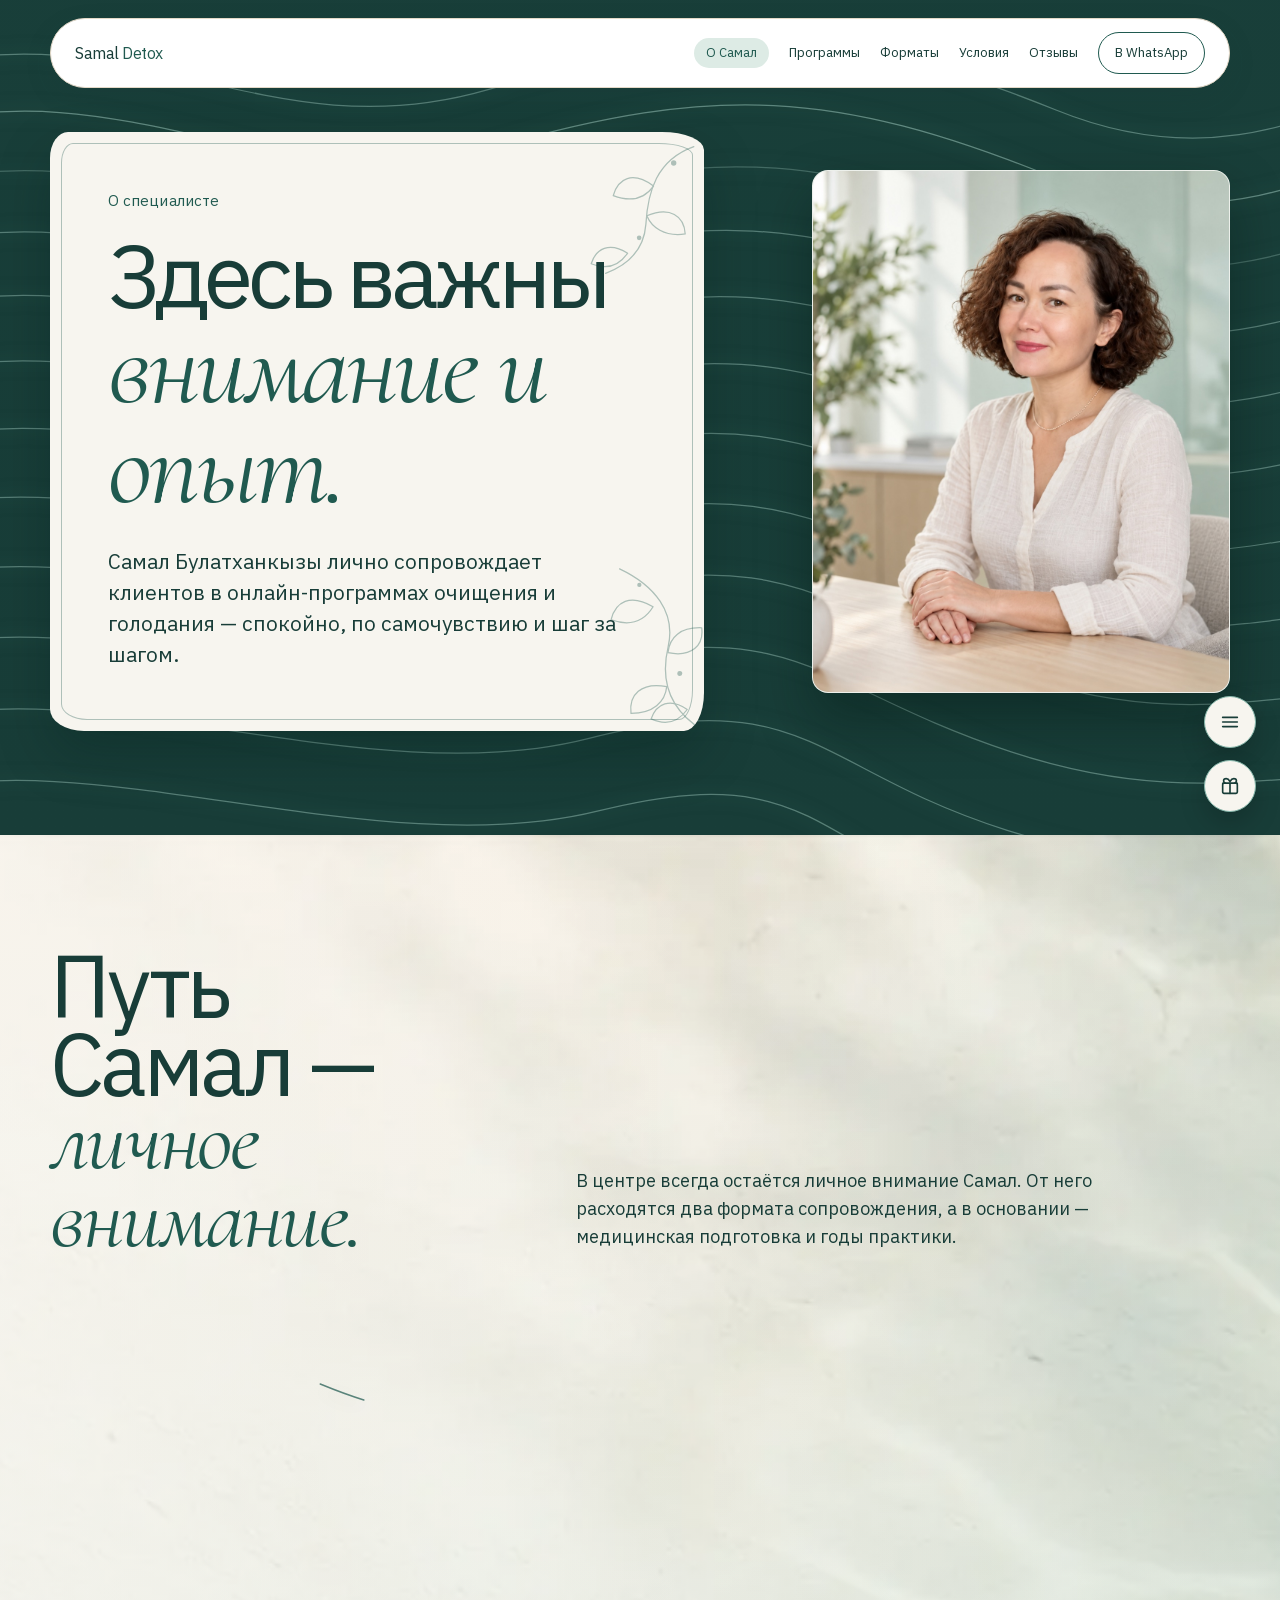
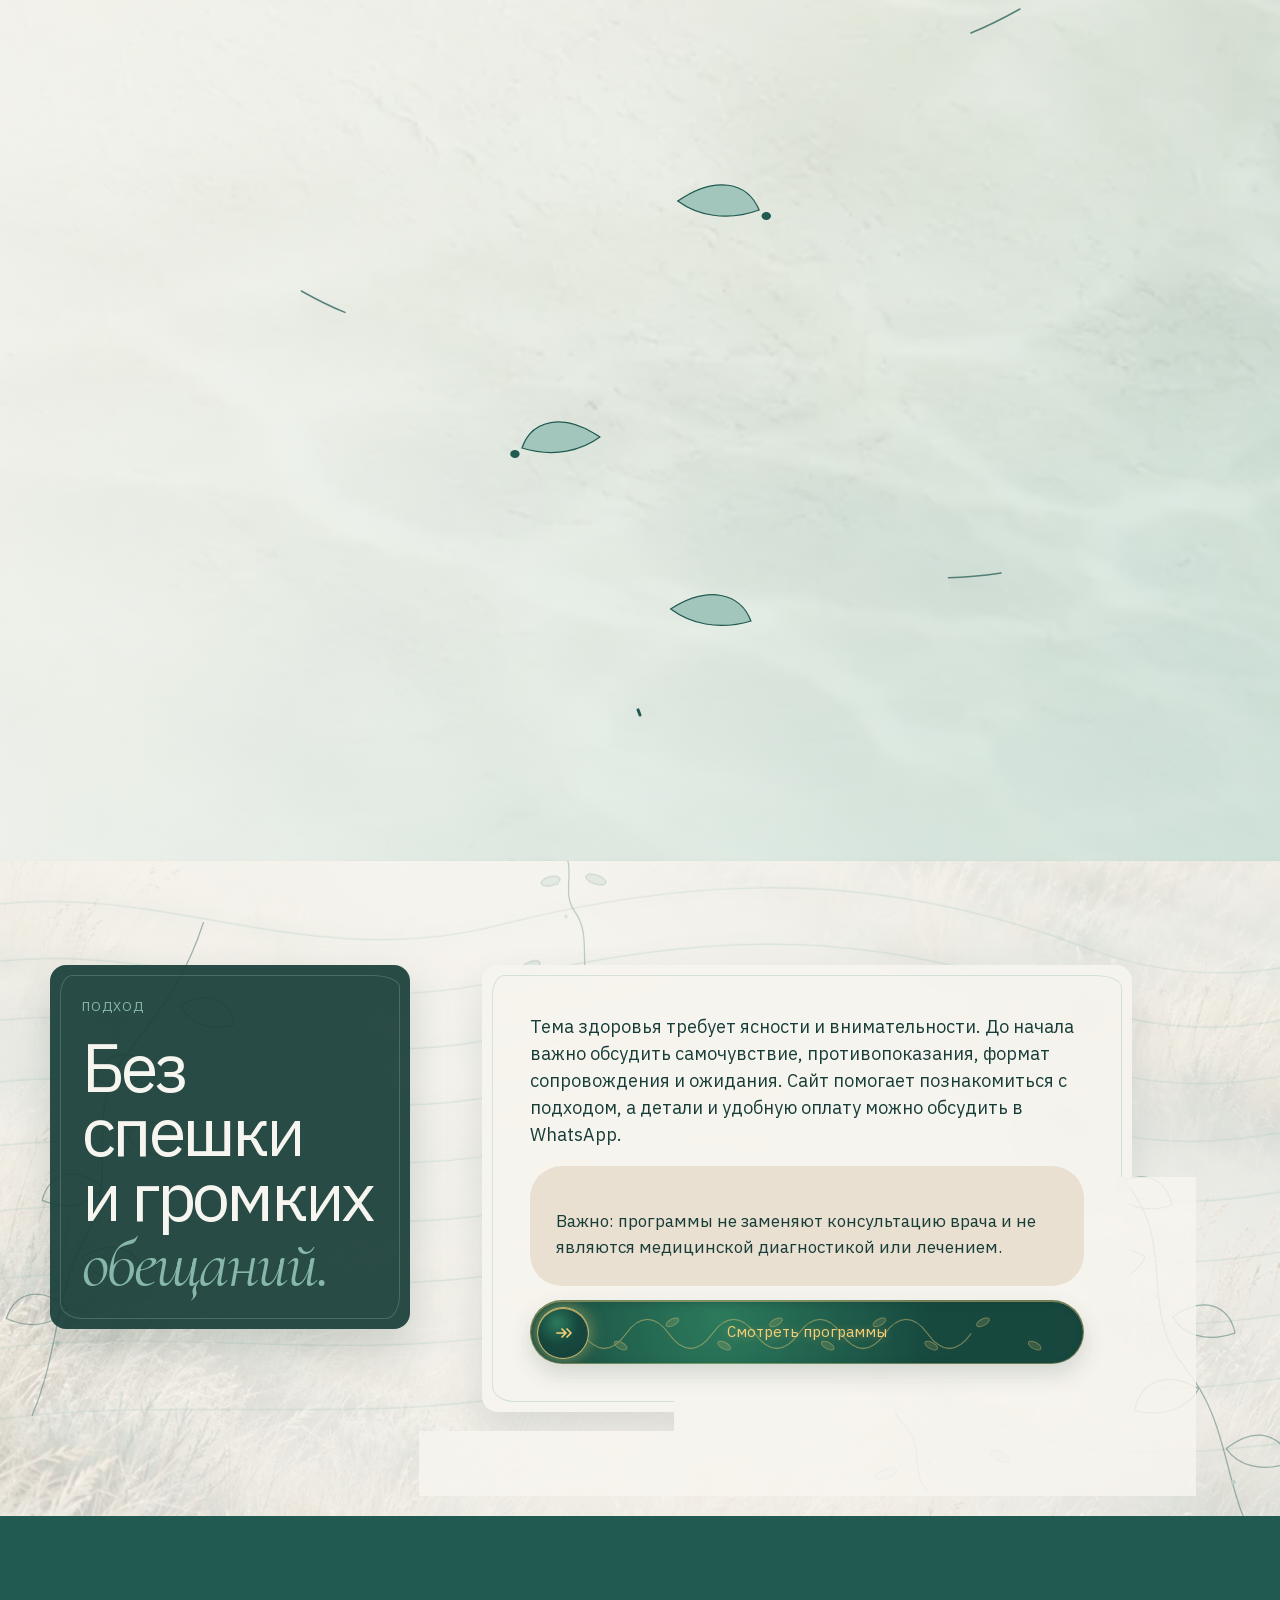
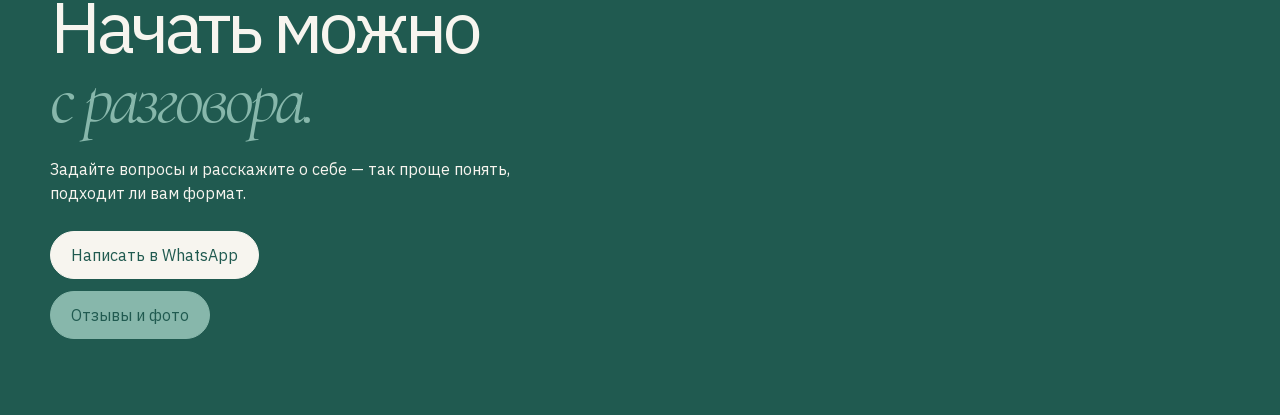
==== commit da113d11: "Switch site to WhatsApp contact version (keeps daily price wiring) Co-Authored-By: Claude Sonnet 5.5" ====
--- a/about.html
+++ b/about.html
@@ -411,10 +411,21 @@
     @media(prefers-reduced-motion:reduce){.lead-magnet,.lead-magnet::backdrop{transition:none}.lead-magnet-tree.is-shaking .lead-magnet-fruit,.lead-magnet-tree.is-shaking .lead-magnet-canopy{animation:none}.lead-magnet-hint{animation:none;transition:none}.lead-magnet-fruit.is-falling{transition:opacity .3s ease}.lead-magnet-cta{transition:opacity .2s ease}}
     @media(max-width:480px){.lead-magnet-inner{padding:30px 20px 26px}.lead-magnet-scene{padding:16px 0 14px}.lead-magnet-tree{width:210px;height:164px}.lead-magnet-moon{width:28px;height:28px;top:12px;right:16px}}
 </style>
+
+<style>
+/* WhatsApp links inherit the existing Samal button system. */
+a[data-contact="whatsapp"]{text-decoration:none;max-width:100%;overflow-wrap:anywhere}
+.site-header a[data-contact="whatsapp"],header .nav-cta[data-contact="whatsapp"]{white-space:nowrap;overflow-wrap:normal}
+.lead-magnet-cta[data-contact="whatsapp"]{font-family:inherit}
+.program-question-telegram[data-contact="whatsapp"]{cursor:pointer;opacity:1}
+.program-question-telegram[data-contact="whatsapp"]:hover{background:var(--primary);color:var(--background)}
+a[data-contact="whatsapp"]:focus-visible{outline:2px solid currentColor;outline-offset:4px}
+@media(max-width:480px){.site-header a[data-contact="whatsapp"],header .nav-cta[data-contact="whatsapp"]{font-size:12px}}
+</style>
 </head>
 <body>
   <a class="skip" href="#main-content">К содержанию</a>
-  <header class="shell header" data-od-id="site-header"><a class="wordmark" href="index.html" data-od-id="wordmark">Samal <span>Detox</span></a><nav aria-label="Основная навигация" data-od-id="main-navigation"><span class="nav-current" data-od-id="nav-trust" aria-current="page">О Самал</span><a href="index.html#programs" data-od-id="nav-programs">Программы</a><a href="about.html?formats=1#formats" data-od-id="nav-formats">Форматы</a><a href="legal.html" data-od-id="nav-legal">Условия</a><a href="materials.html" data-od-id="nav-materials">Отзывы</a><a class="button" href="index.html#telegram" data-od-id="nav-telegram">В Telegram</a></nav></header>
+  <header class="shell header" data-od-id="site-header"><a class="wordmark" href="index.html" data-od-id="wordmark">Samal <span>Detox</span></a><nav aria-label="Основная навигация" data-od-id="main-navigation"><span class="nav-current" data-od-id="nav-trust" aria-current="page">О Самал</span><a href="index.html#programs" data-od-id="nav-programs">Программы</a><a href="about.html?formats=1#formats" data-od-id="nav-formats">Форматы</a><a href="legal.html" data-od-id="nav-legal">Условия</a><a href="materials.html" data-od-id="nav-materials">Отзывы</a><a class="button" data-od-id="nav-telegram" href="https://wa.me/77081243271?text=%D0%A1%D0%B0%D0%BC%D0%B0%D0%BB%2C+%D0%B7%D0%B4%D1%80%D0%B0%D0%B2%D1%81%D1%82%D0%B2%D1%83%D0%B9%D1%82%D0%B5%21+%D0%A5%D0%BE%D1%87%D1%83+%D1%83%D0%B7%D0%BD%D0%B0%D1%82%D1%8C+%D0%B1%D0%BE%D0%BB%D1%8C%D1%88%D0%B5+%D0%BE+%D0%B2%D0%B0%D1%88%D0%B5%D0%BC+%D0%BF%D0%BE%D0%B4%D1%85%D0%BE%D0%B4%D0%B5+%D0%B8+%D0%BE%D0%B1%D1%81%D1%83%D0%B4%D0%B8%D1%82%D1%8C+%D1%84%D0%BE%D1%80%D0%BC%D0%B0%D1%82+%D1%81%D0%BE%D0%BF%D1%80%D0%BE%D0%B2%D0%BE%D0%B6%D0%B4%D0%B5%D0%BD%D0%B8%D1%8F." target="_blank" rel="noopener noreferrer" data-contact="whatsapp">В WhatsApp</a></nav></header>
   <main id="main-content">
     <section class="shell hero" data-od-id="about-hero"><svg class="about-hero-lines" viewBox="0 0 1600 820" preserveAspectRatio="none" aria-hidden="true" focusable="false"><path d="M-120 70C160 5 330 152 610 88S1050 22 1320 108s420-58 520-42"/><path d="M-120 126C155 62 348 205 620 144s424-56 690 28 414-52 530-34"/><path d="M-120 184C150 121 362 261 632 201s408-47 672 34 409-46 536-28"/><path d="M-120 244C145 182 375 320 644 260s394-37 654 41 402-40 542-20"/><path d="M-120 306C140 245 388 381 657 322s378-28 635 48 395-33 548-13"/><path d="M-120 370C135 310 400 444 670 385s362-18 616 55 390-26 554-6"/><path d="M-120 436C130 377 412 509 683 451s346-9 597 62 383-18 560 2"/><path d="M-120 503C125 445 424 576 696 518s330 1 579 69 377-10 565 10"/><path d="M-120 571C120 514 436 643 709 586s314 10 560 76 371-2 571 18"/><path d="M-120 640C115 584 448 711 722 655s298 20 542 83 365 6 576 26"/><path d="M-120 710C110 655 460 780 735 725s282 30 524 90 358 14 581 34"/><path d="M-120 780C105 726 472 850 748 796s266 40 506 97 352 22 586 42"/></svg><div class="about-hero-copy"><svg class="hero-vine hero-vine--top" viewBox="0 0 160 148" aria-hidden="true"><path d="M158 8C119 22 110 55 108 89c-2 27-18 42-42 51"/><path d="M116 49c-22-16-37-8-42 10 21 8 34 1 42-10Z"/><path d="M109 80c24-10 39 0 40 19-22 3-35-7-40-19Z"/><path d="M89 119c-19-12-33-5-38 11 17 7 29 2 38-11Z"/><circle cx="137" cy="25" r="2.8"/><circle cx="101" cy="103" r="2.4"/></svg><svg class="hero-vine hero-vine--bottom" viewBox="0 0 190 180" aria-hidden="true"><path d="M190 174C151 152 145 119 151 89 158 53 135 26 98 10"/><path d="M151 130c-27-4-39 10-36 29 23-1 35-13 36-29Z"/><path d="M151 95c25 4 37-9 34-27-22 0-33 11-34 27Z"/><path d="M134 48c-24-13-39-4-43 15 22 7 35-1 43-15Z"/><path d="M173 153c-18-12-32-5-37 11 17 7 29 1 37-11Z"/><circle cx="164" cy="116" r="2.6"/><circle cx="119" cy="26" r="2.2"/></svg><p class="about-hero-context">О специалисте</p><h1>Здесь важны<br><em>внимание и опыт.</em></h1><p class="lead">Самал Булатханкызы лично сопровождает клиентов в онлайн-программах очищения и голодания — спокойно, по самочувствию и шаг за шагом.</p></div><figure class="about-portrait" data-od-id="about-portrait"><img src="assets/portraits/samal-consultation-v2.jpg" width="1122" height="1402" alt="Самал Булатханкызы в кабинете консультаций Samal Detox"></figure></section>
     <section class="section formats-tree-section" id="formats" data-od-id="experience-section"><div class="shell"><div class="formats-intro" data-od-id="formats-intro"><h2>Путь Самал —<br><em>личное внимание.</em></h2><p>В центре всегда остаётся личное внимание Самал. От него расходятся два формата сопровождения, а в основании — медицинская подготовка и годы практики.</p></div><div class="format-tree" data-format-tree data-od-id="formats-tree"><svg class="tree-map tree-map--desktop" viewBox="0 0 1000 1040" preserveAspectRatio="none" aria-hidden="true"><path class="tree-line" data-grow-start="0" data-grow-end="0.88" pathLength="1" d="M500 18C468 122 540 185 500 292C462 394 540 474 500 582C462 684 532 770 498 872C480 926 487 984 500 1022"/><path class="tree-line tree-line--fine" data-grow-start="0.08" data-grow-end="0.30" pathLength="1" d="M493 145C432 129 391 117 337 119C296 120 264 108 229 91"/><path class="tree-line tree-line--fine" data-grow-start="0.30" data-grow-end="0.53" pathLength="1" d="M507 390C575 362 616 349 679 357C734 364 775 347 822 316"/><path class="tree-line tree-line--fine" data-grow-start="0.53" data-grow-end="0.75" pathLength="1" d="M493 659C435 635 395 623 343 632C292 641 255 626 213 598"/><path class="tree-line tree-line--fine" data-grow-start="0.71" data-grow-end="0.97" pathLength="1" d="M503 842C561 824 611 826 657 855C702 883 744 891 806 880"/><g class="tree-leaf"><path d="M462 231C431 206 405 213 397 241C425 252 449 244 462 231Z"/><circle cx="391" cy="247" r="4"/></g><g class="tree-leaf"><path d="M532 508C564 482 591 489 601 517C573 529 548 522 532 508Z"/><circle cx="607" cy="523" r="4"/></g><g class="tree-leaf"><path d="M466 744C435 719 408 727 400 755C428 765 451 757 466 744Z"/><circle cx="394" cy="761" r="4"/></g><g class="tree-leaf"><path d="M526 916C558 892 585 900 594 928C566 938 542 930 526 916Z"/></g></svg><svg class="tree-map tree-map--mobile" viewBox="0 0 360 930" preserveAspectRatio="none" aria-hidden="true"><path class="tree-line" data-grow-start="0" data-grow-end="0.94" pathLength="1" d="M70 8C152 66 270 78 234 174C198 270 80 276 126 384C168 484 294 492 238 606C184 716 80 714 130 818C168 884 250 886 292 924"/><path class="tree-line tree-line--fine" data-grow-start="0.10" data-grow-end="0.30" pathLength="1" d="M224 165C272 151 305 133 330 102"/><path class="tree-line tree-line--fine" data-grow-start="0.32" data-grow-end="0.54" pathLength="1" d="M134 372C88 358 52 341 24 309"/><path class="tree-line tree-line--fine" data-grow-start="0.57" data-grow-end="0.77" pathLength="1" d="M240 598C286 576 316 553 341 520"/><g class="tree-leaf"><path d="M197 151C171 126 149 136 146 160C170 170 189 165 197 151Z"/></g><g class="tree-leaf"><path d="M143 376C117 351 94 360 92 384C117 393 136 389 143 376Z"/></g><g class="tree-leaf"><path d="M248 602C276 580 297 592 297 615C273 622 256 616 248 602Z"/></g></svg>
@@ -428,9 +439,9 @@
 <svg class="approach-vine approach-vine--right" data-depth="0.8" viewBox="0 0 360 680" aria-hidden="true"><path d="M334 696C282 612 297 535 238 463c-58-70-11-152-69-223-39-48-83-83-115-160"/><path d="M289 563c38-29 70-17 79 17-36 14-65 3-79-17Z"/><path d="M255 489c-41-24-73-8-79 27 39 10 68-6 79-27Z"/><path d="M223 400c38-27 69-14 77 20-36 13-65 2-77-20Z"/><path d="M189 326c-40-22-70-5-75 29 38 9 66-8 75-29Z"/><path d="M149 240c37-25 66-11 73 22-35 12-63 0-73-22Z"/><path d="M104 159c-37-20-64-4-70 26 34 9 60-5 70-26Z"/><circle cx="298" cy="605" r="3"/><circle cx="203" cy="374" r="3"/><circle cx="126" cy="205" r="3"/></svg>
 <svg class="approach-vine approach-vine--top" data-depth="0.5" viewBox="0 0 200 200" aria-hidden="true"><path d="M100 190C92 150 104 118 84 90c-20-27 4-58-18-86"/><ellipse cx="70" cy="118" rx="16" ry="7" transform="rotate(-28 70 118)"/><ellipse cx="86" cy="70" rx="14" ry="6" transform="rotate(18 86 70)"/><ellipse cx="58" cy="34" rx="13" ry="6" transform="rotate(-14 58 34)"/><circle cx="72" cy="96" r="2.4"/><circle cx="60" cy="52" r="2.4"/></svg>
 <svg class="approach-vine approach-vine--bottom" data-depth="0.7" viewBox="0 0 220 220" aria-hidden="true"><path d="M20 12C46 46 40 82 66 108c26 26 6 62 30 86"/><ellipse cx="58" cy="86" rx="17" ry="7" transform="rotate(32 58 86)"/><ellipse cx="82" cy="134" rx="15" ry="6" transform="rotate(-20 82 134)"/><ellipse cx="108" cy="176" rx="14" ry="6" transform="rotate(24 108 176)"/><circle cx="70" cy="112" r="2.6"/><circle cx="96" cy="156" r="2.6"/></svg>
-<div class="shell section-grid"><div class="section-heading"><p class="eyebrow">Подход</p><h2>Без спешки<br>и громких <em>обещаний.</em></h2></div><div class="copy"><p>Тема здоровья требует ясности и внимательности. До начала важно обсудить самочувствие, противопоказания, формат сопровождения и ожидания. Сайт помогает познакомиться с подходом, а детали и удобную оплату можно обсудить в Telegram-боте.</p><div class="note" data-od-id="about-note"><p><strong>Важно:</strong> программы не заменяют консультацию врача и не являются медицинской диагностикой или лечением.</p></div><a class="programs-slider" href="index.html#programs" data-od-id="approach-programs-link" aria-label="Свайпните вправо, чтобы перейти к программам"><span class="programs-slider-groove"><svg class="programs-slider-vines" viewBox="0 0 640 64" preserveAspectRatio="none" aria-hidden="true"><path d="M10 34c16-20 34-20 50 0s34 20 50 0 34-20 50 0 34 20 50 0 34-20 50 0 34 20 50 0 34-20 50 0 34 20 50 0 34-20 50 0 34 20 50 0"/><ellipse cx="44" cy="22" rx="8" ry="3.4" transform="rotate(-24 44 22)"/><ellipse cx="104" cy="46" rx="8" ry="3.4" transform="rotate(24 104 46)"/><ellipse cx="164" cy="22" rx="8" ry="3.4" transform="rotate(-24 164 22)"/><ellipse cx="224" cy="46" rx="8" ry="3.4" transform="rotate(24 224 46)"/><ellipse cx="284" cy="22" rx="8" ry="3.4" transform="rotate(-24 284 22)"/><ellipse cx="344" cy="46" rx="8" ry="3.4" transform="rotate(24 344 46)"/><ellipse cx="404" cy="22" rx="8" ry="3.4" transform="rotate(-24 404 22)"/><ellipse cx="464" cy="46" rx="8" ry="3.4" transform="rotate(24 464 46)"/><ellipse cx="524" cy="22" rx="8" ry="3.4" transform="rotate(-24 524 22)"/><ellipse cx="584" cy="46" rx="8" ry="3.4" transform="rotate(24 584 46)"/></svg><span class="programs-slider-fill" data-od-id="programs-slider-fill"></span><span class="programs-slider-label">Смотреть программы</span><span class="programs-slider-thumb" data-od-id="programs-slider-thumb"><svg viewBox="0 0 20 20" aria-hidden="true"><path d="M4 10h8M9 6l4 4-4 4"/><path d="M10 6l4 4-4 4" transform="translate(4)"/></svg></span></span></a></div></div></section>
+<div class="shell section-grid"><div class="section-heading"><p class="eyebrow">Подход</p><h2>Без спешки<br>и громких <em>обещаний.</em></h2></div><div class="copy"><p>Тема здоровья требует ясности и внимательности. До начала важно обсудить самочувствие, противопоказания, формат сопровождения и ожидания. Сайт помогает познакомиться с подходом, а детали и удобную оплату можно обсудить в WhatsApp.</p><div class="note" data-od-id="about-note"><p><strong>Важно:</strong> программы не заменяют консультацию врача и не являются медицинской диагностикой или лечением.</p></div><a class="programs-slider" href="index.html#programs" data-od-id="approach-programs-link" aria-label="Свайпните вправо, чтобы перейти к программам"><span class="programs-slider-groove"><svg class="programs-slider-vines" viewBox="0 0 640 64" preserveAspectRatio="none" aria-hidden="true"><path d="M10 34c16-20 34-20 50 0s34 20 50 0 34-20 50 0 34 20 50 0 34-20 50 0 34 20 50 0 34-20 50 0 34 20 50 0 34-20 50 0 34 20 50 0"/><ellipse cx="44" cy="22" rx="8" ry="3.4" transform="rotate(-24 44 22)"/><ellipse cx="104" cy="46" rx="8" ry="3.4" transform="rotate(24 104 46)"/><ellipse cx="164" cy="22" rx="8" ry="3.4" transform="rotate(-24 164 22)"/><ellipse cx="224" cy="46" rx="8" ry="3.4" transform="rotate(24 224 46)"/><ellipse cx="284" cy="22" rx="8" ry="3.4" transform="rotate(-24 284 22)"/><ellipse cx="344" cy="46" rx="8" ry="3.4" transform="rotate(24 344 46)"/><ellipse cx="404" cy="22" rx="8" ry="3.4" transform="rotate(-24 404 22)"/><ellipse cx="464" cy="46" rx="8" ry="3.4" transform="rotate(24 464 46)"/><ellipse cx="524" cy="22" rx="8" ry="3.4" transform="rotate(-24 524 22)"/><ellipse cx="584" cy="46" rx="8" ry="3.4" transform="rotate(24 584 46)"/></svg><span class="programs-slider-fill" data-od-id="programs-slider-fill"></span><span class="programs-slider-label">Смотреть программы</span><span class="programs-slider-thumb" data-od-id="programs-slider-thumb"><svg viewBox="0 0 20 20" aria-hidden="true"><path d="M4 10h8M9 6l4 4-4 4"/><path d="M10 6l4 4-4 4" transform="translate(4)"/></svg></span></span></a></div></div></section>
     <section class="cta" data-od-id="about-cta">
-<div class="shell"><h2>Начать можно<br><em>с разговора.</em></h2><p>Задайте вопросы и расскажите о себе — так проще понять, подходит ли вам формат.</p><div class="about-final-actions"><a class="button" href="index.html#telegram" data-od-id="about-telegram">Перейти в Telegram-бот</a><a class="button about-materials" href="materials.html" data-od-id="about-materials">Отзывы и фото</a></div></div></section>
+<div class="shell"><h2>Начать можно<br><em>с разговора.</em></h2><p>Задайте вопросы и расскажите о себе — так проще понять, подходит ли вам формат.</p><div class="about-final-actions"><a class="button" data-od-id="about-telegram" href="https://wa.me/77081243271?text=%D0%A1%D0%B0%D0%BC%D0%B0%D0%BB%2C+%D0%B7%D0%B4%D1%80%D0%B0%D0%B2%D1%81%D1%82%D0%B2%D1%83%D0%B9%D1%82%D0%B5%21+%D0%A5%D0%BE%D1%87%D1%83+%D1%83%D0%B7%D0%BD%D0%B0%D1%82%D1%8C+%D0%B1%D0%BE%D0%BB%D1%8C%D1%88%D0%B5+%D0%BE+%D0%B2%D0%B0%D1%88%D0%B5%D0%BC+%D0%BF%D0%BE%D0%B4%D1%85%D0%BE%D0%B4%D0%B5+%D0%B8+%D0%BE%D0%B1%D1%81%D1%83%D0%B4%D0%B8%D1%82%D1%8C+%D1%84%D0%BE%D1%80%D0%BC%D0%B0%D1%82+%D1%81%D0%BE%D0%BF%D1%80%D0%BE%D0%B2%D0%BE%D0%B6%D0%B4%D0%B5%D0%BD%D0%B8%D1%8F." target="_blank" rel="noopener noreferrer" data-contact="whatsapp">Написать в WhatsApp</a><a class="button about-materials" href="materials.html" data-od-id="about-materials">Отзывы и фото</a></div></div></section>
   </main>
   <dialog class="group-dialog" id="group-dialog" aria-labelledby="group-dialog-title" data-od-id="group-details-dialog">
     <div class="group-whirl" aria-hidden="true">
@@ -486,7 +497,7 @@
         <ul class="online-course-includes"><li>Пошаговые инструкции и рекомендации для каждого этапа.</li><li>Групповой чат для вопросов, обратной связи и информационный Telegram-канал.</li><li>Сопровождение при сложностях и корректировка отваров при необходимости.</li><li>Онлайн-тренировки, самомассаж, рекомендации по выходу и примерное меню.</li></ul>
         <p class="online-course-note">Продукты для отваров, соков и питания на выходе участники организуют самостоятельно. После курса инструкции остаются у вас для самостоятельного прохождения программы.</p>
         <p class="online-course-safety"><strong>Перед началом:</strong> программа не подходит при беременности и грудном вскармливании, недостаточной массе тела, некоторых онкологических и серьёзных сердечно-сосудистых заболеваниях, в период восстановления после операций и при обострении хронических заболеваний. Если есть сомнения, обсудите участие со специалистом.</p>
-        <div class="online-course-actions"><a class="button" href="index.html#telegram" data-od-id="online-course-contact">Узнать о программе</a><a href="programs/fasting-7-7.html" data-od-id="online-course-individual-link">Об индивидуальном 7/7 ↗</a></div>
+        <div class="online-course-actions"><a class="button" data-od-id="online-course-contact" href="https://wa.me/77081243271?text=%D0%A1%D0%B0%D0%BC%D0%B0%D0%BB%2C+%D0%B7%D0%B4%D1%80%D0%B0%D0%B2%D1%81%D1%82%D0%B2%D1%83%D0%B9%D1%82%D0%B5%21+%D0%9C%D0%B5%D0%BD%D1%8F+%D0%B8%D0%BD%D1%82%D0%B5%D1%80%D0%B5%D1%81%D1%83%D0%B5%D1%82+%D0%B3%D1%80%D1%83%D0%BF%D0%BF%D0%BE%D0%B2%D0%BE%D0%B9+%D0%BE%D0%BD%D0%BB%D0%B0%D0%B9%D0%BD-%D0%BA%D1%83%D1%80%D1%81+7%2F7.+%D0%9F%D0%BE%D0%B4%D1%81%D0%BA%D0%B0%D0%B6%D0%B8%D1%82%D0%B5%2C+%D0%BF%D0%BE%D0%B6%D0%B0%D0%BB%D1%83%D0%B9%D1%81%D1%82%D0%B0%2C+%D0%B1%D0%BB%D0%B8%D0%B6%D0%B0%D0%B9%D1%88%D0%B8%D0%B9+%D1%81%D1%82%D0%B0%D1%80%D1%82+%D0%B8+%D1%83%D1%81%D0%BB%D0%BE%D0%B2%D0%B8%D1%8F+%D1%83%D1%87%D0%B0%D1%81%D1%82%D0%B8%D1%8F." target="_blank" rel="noopener noreferrer" data-contact="whatsapp">Узнать о курсе в WhatsApp</a><a href="programs/fasting-7-7.html" data-od-id="online-course-individual-link">Об индивидуальном 7/7 ↗</a></div>
       </section>
       <h3 class="offline-groups-title" data-od-id="offline-groups-title">Выездные офлайн-группы</h3>
       <p class="group-dialog-intro">Тот же формат сопровождения — 3-дневное антипаразитарное очищение — но группой и вживую: Самал проводит программу у вас в городе. Два варианта, с заранее понятными условиями.</p>
@@ -513,7 +524,7 @@
             <li>Приём идёт по расписанию, около 20 минут на человека — очередей нет.</li>
           </ul>
           <h4>Как считается цена</h4>
-          <p>Стоимость программы плюс доля расходов на организацию — перелёт, аренда, расходные материалы, помощник — делится на количество участников: чем больше группа, тем меньше доля на каждого. Точную сумму для вашего города обсуждаем в Telegram — курс валют меняется быстрее, чем страница сайта.</p>
+          <p>Стоимость программы плюс доля расходов на организацию — перелёт, аренда, расходные материалы, помощник — делится на количество участников: чем больше группа, тем меньше доля на каждого. Точную сумму для вашего города обсуждаем в WhatsApp — курс валют меняется быстрее, чем страница сайта.</p>
         </section>
       </div>
     </div>
@@ -728,7 +739,7 @@
       metrics();
     })();
   </script>
-<nav class="site-quick-menu" aria-label="Быстрая навигация" data-od-id="quick-menu"><button class="quick-menu-toggle" type="button" aria-expanded="false" aria-controls="quick-menu-panel" data-od-id="quick-menu-toggle" aria-label="Меню"><svg viewBox="0 0 24 24" aria-hidden="true"><path d="M4 7h16M4 12h16M4 17h16"/></svg></button><div class="quick-menu-panel" id="quick-menu-panel" hidden><a href="index.html" data-od-id="quick-menu-home">Главная</a><a href="index.html#programs" data-od-id="quick-menu-programs">Программы</a><a href="about.html?formats=1#formats" data-od-id="quick-menu-formats">Форматы</a><a href="legal.html" data-od-id="quick-menu-legal">Условия и права</a><a href="materials.html" data-od-id="quick-menu-materials">Отзывы и фото</a><a href="index.html?faq=1#proof" data-od-id="quick-menu-faq">Частые вопросы</a><a href="index.html#telegram" data-od-id="quick-menu-telegram">Telegram-бот</a></div></nav><script>(function(){var menu=document.querySelector('[data-od-id="quick-menu"]');if(!menu)return;var toggle=menu.querySelector('[data-od-id="quick-menu-toggle"]');var panel=menu.querySelector('#quick-menu-panel');if(!toggle||!panel)return;function setOpen(open){toggle.setAttribute('aria-expanded',String(open));panel.hidden=!open}toggle.addEventListener('click',function(event){event.preventDefault();event.stopPropagation();setOpen(panel.hidden)});document.addEventListener('pointerdown',function(event){if(!menu.contains(event.target))setOpen(false)});document.addEventListener('keydown',function(event){if(event.key==='Escape')setOpen(false)})})();</script><script>(function(){var params=new URLSearchParams(location.search);var fromLink=params.get('formats')==='1';var dialog=document.getElementById('group-dialog');var trigger=document.querySelector('.group-details-trigger');if(!dialog||!trigger)return;var scrollAfterClose=false;function scrollToFormats(){var target=document.getElementById('formats');if(target)window.scrollTo({top:target.getBoundingClientRect().top+window.scrollY,behavior:matchMedia('(prefers-reduced-motion: reduce)').matches?'auto':'smooth'});}dialog.addEventListener('close',function(){if(scrollAfterClose){scrollAfterClose=false;scrollToFormats();}});document.querySelectorAll('[data-od-id="nav-formats"],[data-od-id="quick-menu-formats"]').forEach(function(link){link.addEventListener('click',function(event){if(event.defaultPrevented||event.metaKey||event.ctrlKey||event.shiftKey||event.altKey||event.button!==0)return;event.preventDefault();scrollAfterClose=true;var menu=link.closest('.site-quick-menu');if(menu){var panel=menu.querySelector('#quick-menu-panel');var toggle=menu.querySelector('.quick-menu-toggle');if(panel)panel.hidden=true;if(toggle)toggle.setAttribute('aria-expanded','false');}trigger.click();});});if(!fromLink)return;params.delete('formats');try{history.replaceState(null,'',location.pathname+(params.toString()?'?'+params.toString():''));}catch(_){}window.scrollTo(0,0);scrollAfterClose=true;function openNow(){trigger.click();}if(document.readyState==='loading'){document.addEventListener('DOMContentLoaded',openNow,{once:true});}else{openNow();}})();</script><div class="page-whirl" aria-hidden="true" data-od-id="about-transition-whirl">
+<nav class="site-quick-menu" aria-label="Быстрая навигация" data-od-id="quick-menu"><button class="quick-menu-toggle" type="button" aria-expanded="false" aria-controls="quick-menu-panel" data-od-id="quick-menu-toggle" aria-label="Меню"><svg viewBox="0 0 24 24" aria-hidden="true"><path d="M4 7h16M4 12h16M4 17h16"/></svg></button><div class="quick-menu-panel" id="quick-menu-panel" hidden><a href="index.html" data-od-id="quick-menu-home">Главная</a><a href="index.html#programs" data-od-id="quick-menu-programs">Программы</a><a href="about.html?formats=1#formats" data-od-id="quick-menu-formats">Форматы</a><a href="legal.html" data-od-id="quick-menu-legal">Условия и права</a><a href="materials.html" data-od-id="quick-menu-materials">Отзывы и фото</a><a href="index.html?faq=1#proof" data-od-id="quick-menu-faq">Частые вопросы</a><a data-od-id="quick-menu-telegram" href="https://wa.me/77081243271?text=%D0%A1%D0%B0%D0%BC%D0%B0%D0%BB%2C+%D0%B7%D0%B4%D1%80%D0%B0%D0%B2%D1%81%D1%82%D0%B2%D1%83%D0%B9%D1%82%D0%B5%21+%D0%A5%D0%BE%D1%87%D1%83+%D1%83%D0%B7%D0%BD%D0%B0%D1%82%D1%8C+%D0%B1%D0%BE%D0%BB%D1%8C%D1%88%D0%B5+%D0%BE+%D0%B2%D0%B0%D1%88%D0%B5%D0%BC+%D0%BF%D0%BE%D0%B4%D1%85%D0%BE%D0%B4%D0%B5+%D0%B8+%D0%BE%D0%B1%D1%81%D1%83%D0%B4%D0%B8%D1%82%D1%8C+%D1%84%D0%BE%D1%80%D0%BC%D0%B0%D1%82+%D1%81%D0%BE%D0%BF%D1%80%D0%BE%D0%B2%D0%BE%D0%B6%D0%B4%D0%B5%D0%BD%D0%B8%D1%8F." target="_blank" rel="noopener noreferrer" data-contact="whatsapp">Написать в WhatsApp</a></div></nav><script>(function(){var menu=document.querySelector('[data-od-id="quick-menu"]');if(!menu)return;var toggle=menu.querySelector('[data-od-id="quick-menu-toggle"]');var panel=menu.querySelector('#quick-menu-panel');if(!toggle||!panel)return;function setOpen(open){toggle.setAttribute('aria-expanded',String(open));panel.hidden=!open}toggle.addEventListener('click',function(event){event.preventDefault();event.stopPropagation();setOpen(panel.hidden)});document.addEventListener('pointerdown',function(event){if(!menu.contains(event.target))setOpen(false)});document.addEventListener('keydown',function(event){if(event.key==='Escape')setOpen(false)})})();</script><script>(function(){var params=new URLSearchParams(location.search);var fromLink=params.get('formats')==='1';var dialog=document.getElementById('group-dialog');var trigger=document.querySelector('.group-details-trigger');if(!dialog||!trigger)return;var scrollAfterClose=false;function scrollToFormats(){var target=document.getElementById('formats');if(target)window.scrollTo({top:target.getBoundingClientRect().top+window.scrollY,behavior:matchMedia('(prefers-reduced-motion: reduce)').matches?'auto':'smooth'});}dialog.addEventListener('close',function(){if(scrollAfterClose){scrollAfterClose=false;scrollToFormats();}});document.querySelectorAll('[data-od-id="nav-formats"],[data-od-id="quick-menu-formats"]').forEach(function(link){link.addEventListener('click',function(event){if(event.defaultPrevented||event.metaKey||event.ctrlKey||event.shiftKey||event.altKey||event.button!==0)return;event.preventDefault();scrollAfterClose=true;var menu=link.closest('.site-quick-menu');if(menu){var panel=menu.querySelector('#quick-menu-panel');var toggle=menu.querySelector('.quick-menu-toggle');if(panel)panel.hidden=true;if(toggle)toggle.setAttribute('aria-expanded','false');}trigger.click();});});if(!fromLink)return;params.delete('formats');try{history.replaceState(null,'',location.pathname+(params.toString()?'?'+params.toString():''));}catch(_){}window.scrollTo(0,0);scrollAfterClose=true;function openNow(){trigger.click();}if(document.readyState==='loading'){document.addEventListener('DOMContentLoaded',openNow,{once:true});}else{openNow();}})();</script><div class="page-whirl" aria-hidden="true" data-od-id="about-transition-whirl">
   <div class="page-whirl-haze"></div>
   <div class="page-whirl-stage">
     <svg viewBox="0 0 1000 1000">
@@ -764,8 +775,8 @@
   </div>
 </div><script>(function(){var link=document.querySelector('[data-od-id="about-materials"]');var whirl=document.querySelector('[data-od-id="about-transition-whirl"]');if(!link||!whirl)return;var reduce=window.matchMedia('(prefers-reduced-motion: reduce)');link.addEventListener('click',function(event){if(reduce.matches||event.defaultPrevented||event.metaKey||event.ctrlKey||event.shiftKey||event.altKey||event.button!==0)return;event.preventDefault();whirl.classList.add('is-active');window.setTimeout(function(){location.href=link.href},1450)})})();</script>
 <button class="lead-magnet-fab" type="button" aria-label="Открыть подарок" data-od-id="lead-magnet-fab"><svg viewBox="0 0 24 24" aria-hidden="true"><rect x="4" y="9" width="16" height="11" rx="1.4"/><path d="M4 9h16M12 9v11M8.2 9c-1.9 0-3.2-1.1-3.2-2.6C5 4.9 6.3 4 7.9 4c1.7 0 3 1.3 4.1 3.1M15.8 9c1.9 0 3.2-1.1 3.2-2.6C19 4.9 17.7 4 16.1 4c-1.7 0-3 1.3-4.1 3.1"/></svg></button>
-<dialog class="lead-magnet" id="lead-magnet-dialog" data-od-id="lead-magnet-dialog" aria-labelledby="lead-magnet-title"><div class="lead-magnet-inner"><button class="lead-magnet-close" type="button" aria-label="Закрыть" data-od-id="lead-magnet-close">×</button><h3 id="lead-magnet-title">Потряси дерево — <em>получи подарок</em></h3><p class="lead-magnet-lead">На телефоне — потряси сам телефон. За компьютером — потряси дерево мышкой.</p><div class="lead-magnet-scene"><svg class="lead-magnet-moon" viewBox="0 0 40 40" aria-hidden="true" focusable="false"><circle cx="20" cy="20" r="14" fill="#f2d999"/><circle cx="27" cy="14" r="12" fill="#101f35"/></svg><div class="lead-magnet-tree" data-od-id="lead-magnet-tree" role="button" tabindex="0" aria-label="Потрясти дерево"><svg class="lead-magnet-tree-art" viewBox="0 0 240 190" aria-hidden="true" focusable="false"><path d="M120 186c0-24 1-46 2-64" stroke="#9c7a52" stroke-width="8" stroke-linecap="round" fill="none"/><g class="lead-magnet-canopy"><circle class="lead-magnet-leaf-a" cx="120" cy="75" r="62"/><circle class="lead-magnet-leaf-a" cx="62" cy="90" r="44"/><circle class="lead-magnet-leaf-a" cx="178" cy="90" r="44"/><circle class="lead-magnet-leaf-a" cx="88" cy="38" r="36"/><circle class="lead-magnet-leaf-a" cx="152" cy="38" r="36"/><circle class="lead-magnet-leaf-a" cx="120" cy="118" r="40"/><circle class="lead-magnet-leaf-b" cx="95" cy="48" r="20"/><circle class="lead-magnet-leaf-b" cx="150" cy="52" r="18"/><circle class="lead-magnet-leaf-b" cx="68" cy="80" r="16"/><circle class="lead-magnet-leaf-b" cx="172" cy="80" r="16"/><circle class="lead-magnet-leaf-b" cx="120" cy="85" r="22"/><circle class="lead-magnet-leaf-b" cx="118" cy="30" r="14"/></g></svg><span class="lead-magnet-fruit" style="left:31%;top:42%;--fx:-18px"></span><span class="lead-magnet-fruit" style="left:58%;top:21%;--fx:14px"></span><span class="lead-magnet-fruit" style="left:40%;top:18%;--fx:-4px"></span><span class="lead-magnet-fruit" style="left:71%;top:39%;--fx:20px"></span><span class="lead-magnet-fruit" style="left:50%;top:58%;--fx:6px"></span><span class="lead-magnet-fruit" style="left:25%;top:32%;--fx:-22px"></span><span class="lead-magnet-fruit" style="left:77%;top:53%;--fx:16px"></span></div><p class="lead-magnet-hint" data-od-id="lead-magnet-hint">Тряси!</p></div><button type="button" class="lead-magnet-cta" data-od-id="lead-magnet-cta">Забери подарок</button></div></dialog>
-<div class="lead-magnet-note" role="status" aria-live="polite" data-od-id="lead-magnet-note">Telegram-бот скоро будет доступен</div>
+<dialog class="lead-magnet" id="lead-magnet-dialog" data-od-id="lead-magnet-dialog" aria-labelledby="lead-magnet-title"><div class="lead-magnet-inner"><button class="lead-magnet-close" type="button" aria-label="Закрыть" data-od-id="lead-magnet-close">×</button><h3 id="lead-magnet-title">Потряси дерево — <em>получи подарок</em></h3><p class="lead-magnet-lead">На телефоне — потряси сам телефон. За компьютером — потряси дерево мышкой.</p><div class="lead-magnet-scene"><svg class="lead-magnet-moon" viewBox="0 0 40 40" aria-hidden="true" focusable="false"><circle cx="20" cy="20" r="14" fill="#f2d999"/><circle cx="27" cy="14" r="12" fill="#101f35"/></svg><div class="lead-magnet-tree" data-od-id="lead-magnet-tree" role="button" tabindex="0" aria-label="Потрясти дерево"><svg class="lead-magnet-tree-art" viewBox="0 0 240 190" aria-hidden="true" focusable="false"><path d="M120 186c0-24 1-46 2-64" stroke="#9c7a52" stroke-width="8" stroke-linecap="round" fill="none"/><g class="lead-magnet-canopy"><circle class="lead-magnet-leaf-a" cx="120" cy="75" r="62"/><circle class="lead-magnet-leaf-a" cx="62" cy="90" r="44"/><circle class="lead-magnet-leaf-a" cx="178" cy="90" r="44"/><circle class="lead-magnet-leaf-a" cx="88" cy="38" r="36"/><circle class="lead-magnet-leaf-a" cx="152" cy="38" r="36"/><circle class="lead-magnet-leaf-a" cx="120" cy="118" r="40"/><circle class="lead-magnet-leaf-b" cx="95" cy="48" r="20"/><circle class="lead-magnet-leaf-b" cx="150" cy="52" r="18"/><circle class="lead-magnet-leaf-b" cx="68" cy="80" r="16"/><circle class="lead-magnet-leaf-b" cx="172" cy="80" r="16"/><circle class="lead-magnet-leaf-b" cx="120" cy="85" r="22"/><circle class="lead-magnet-leaf-b" cx="118" cy="30" r="14"/></g></svg><span class="lead-magnet-fruit" style="left:31%;top:42%;--fx:-18px"></span><span class="lead-magnet-fruit" style="left:58%;top:21%;--fx:14px"></span><span class="lead-magnet-fruit" style="left:40%;top:18%;--fx:-4px"></span><span class="lead-magnet-fruit" style="left:71%;top:39%;--fx:20px"></span><span class="lead-magnet-fruit" style="left:50%;top:58%;--fx:6px"></span><span class="lead-magnet-fruit" style="left:25%;top:32%;--fx:-22px"></span><span class="lead-magnet-fruit" style="left:77%;top:53%;--fx:16px"></span></div><p class="lead-magnet-hint" data-od-id="lead-magnet-hint">Тряси!</p></div><a class="lead-magnet-cta" data-od-id="lead-magnet-cta" href="https://wa.me/77081243271?text=%D0%A1%D0%B0%D0%BC%D0%B0%D0%BB%2C+%D0%B7%D0%B4%D1%80%D0%B0%D0%B2%D1%81%D1%82%D0%B2%D1%83%D0%B9%D1%82%D0%B5%21+%D0%A5%D0%BE%D1%87%D1%83+%D0%BF%D0%BE%D0%BB%D1%83%D1%87%D0%B8%D1%82%D1%8C+%D0%BF%D0%BE%D0%B4%D0%B0%D1%80%D0%BE%D0%BA+%D1%81+%D1%81%D0%B0%D0%B9%D1%82%D0%B0+Samal+Detox.+%D0%9F%D0%BE%D0%B4%D1%81%D0%BA%D0%B0%D0%B6%D0%B8%D1%82%D0%B5%2C+%D0%BF%D0%BE%D0%B6%D0%B0%D0%BB%D1%83%D0%B9%D1%81%D1%82%D0%B0%2C+%D0%BA%D0%B0%D0%BA+%D0%B5%D0%B3%D0%BE+%D0%B7%D0%B0%D0%B1%D1%80%D0%B0%D1%82%D1%8C%3F" target="_blank" rel="noopener noreferrer" data-contact="whatsapp">Получить подарок в WhatsApp</a></div></dialog>
+
 <script>
 (function(){
   var dialog=document.querySelector('[data-od-id="lead-magnet-dialog"]');
@@ -932,7 +943,7 @@
     if(event.key==='Enter'||event.key===' '){event.preventDefault();fall()}
   });
 
-  cta.addEventListener('click',function(event){event.preventDefault();showNote();closeWithSuck();});
+  cta.addEventListener('click',closeWithSuck);
   closeBtn.addEventListener('click',closeWithSuck);
   dialog.addEventListener('click',function(event){if(event.target===dialog)closeWithSuck();});
   dialog.addEventListener('cancel',function(event){event.preventDefault();closeWithSuck();});
